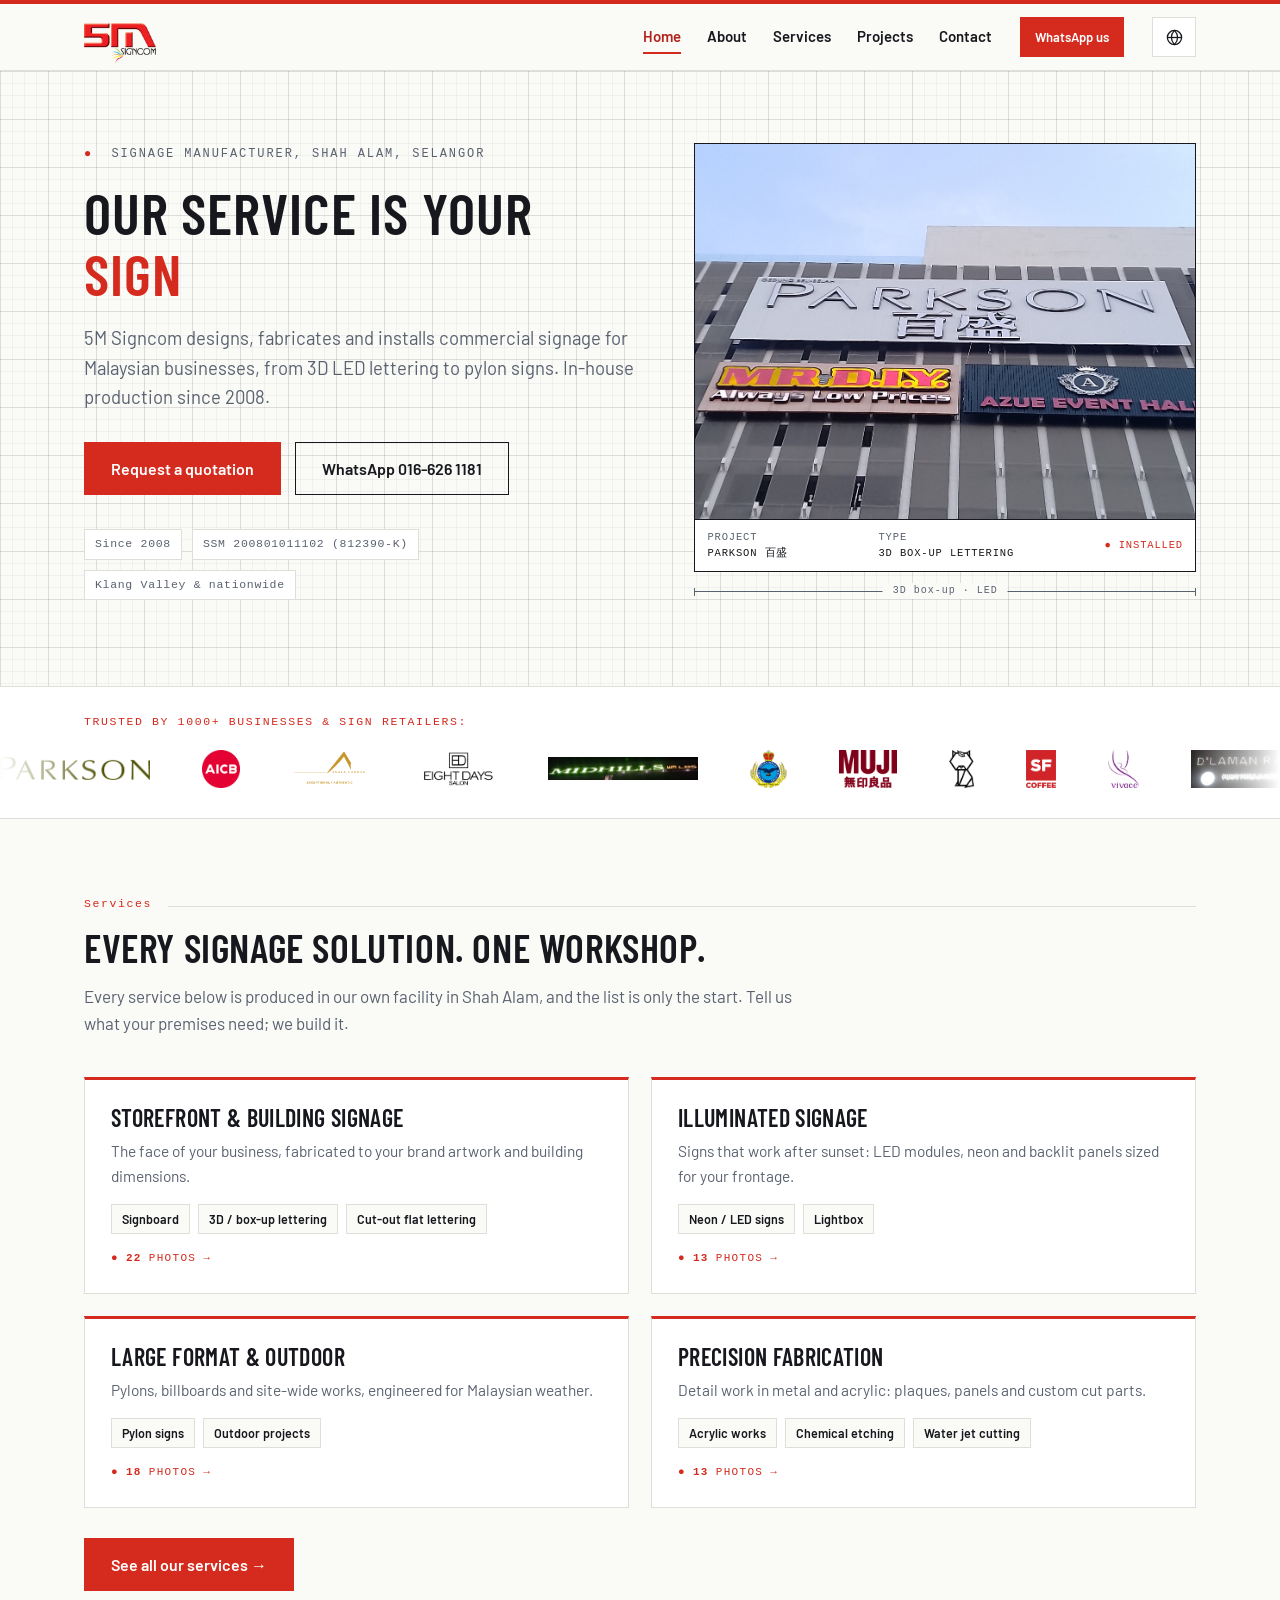
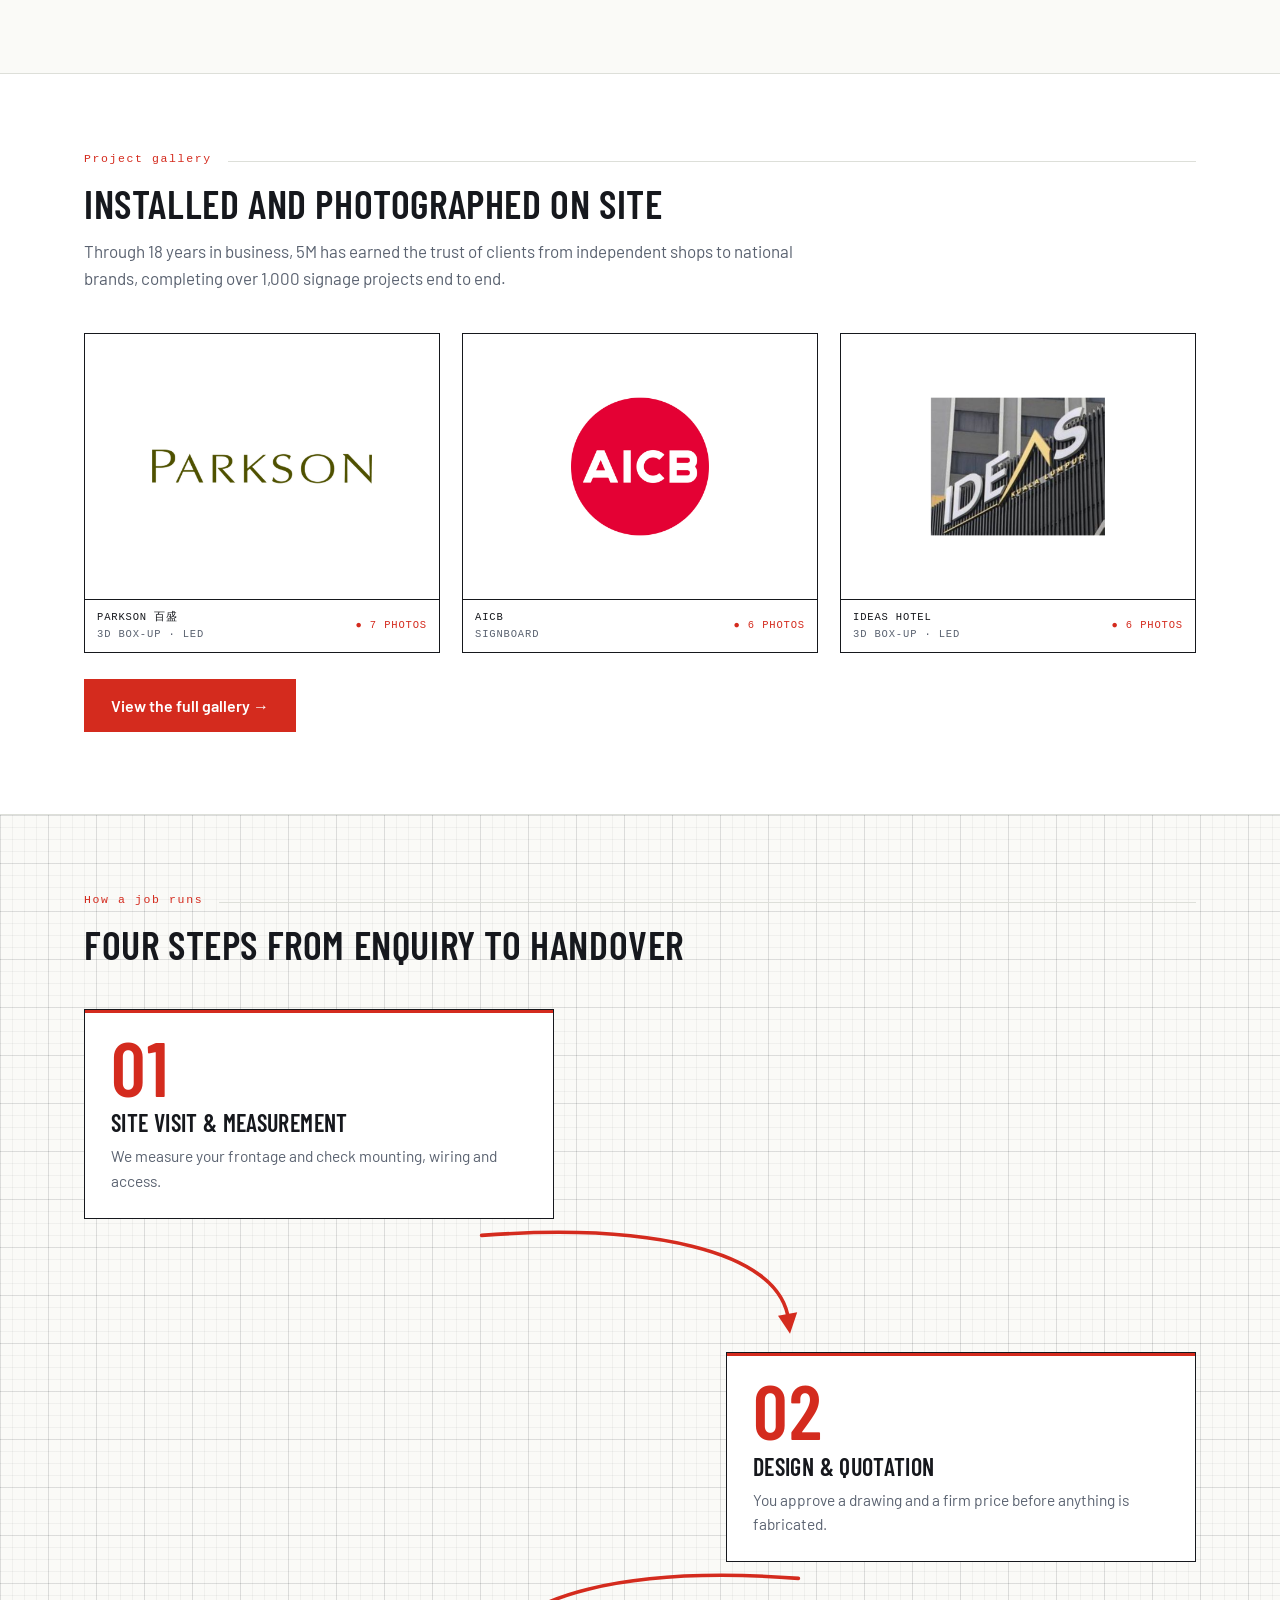
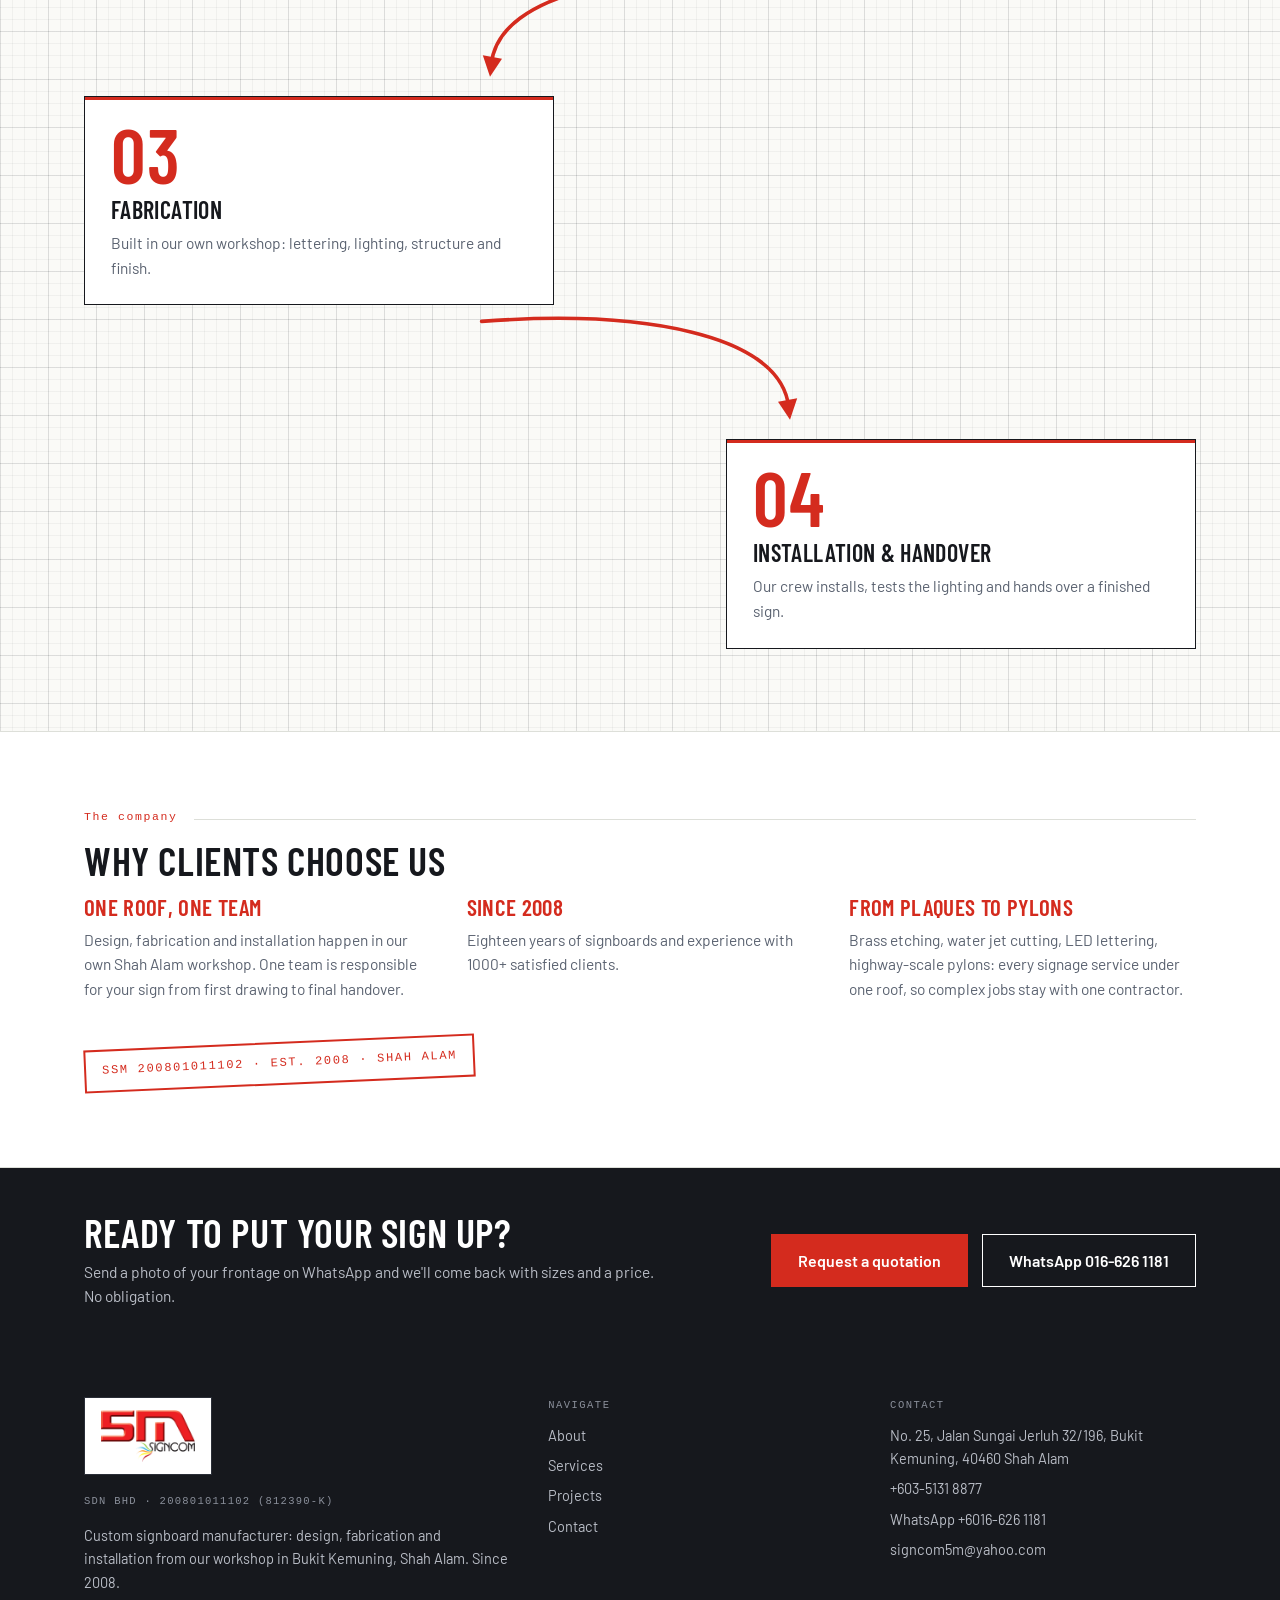
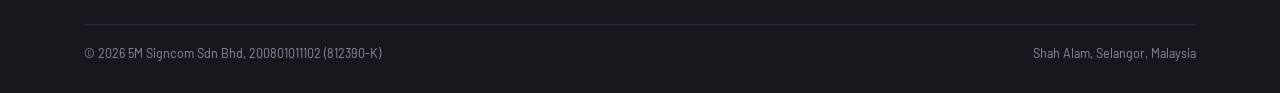
==== site/index.html @ 5dad8bb1 "Swap in real client logos, fix 3D model, trim contact form, add full gallery - Replace screenshot-cr" ====
<!doctype html>
<html lang="en">
<head>
<meta charset="utf-8">
<meta name="viewport" content="width=device-width, initial-scale=1">
<meta http-equiv="Content-Security-Policy" content="default-src 'self'; script-src 'self'; style-src 'self' 'unsafe-inline'; img-src 'self' data:; font-src 'self'; frame-src https://www.google.com https://maps.google.com https://consent.google.com; connect-src 'self'; object-src 'none'; base-uri 'self'; form-action 'self'">
<title>5M Signcom Sdn Bhd: Custom Signboard Manufacturer, Shah Alam</title>
<meta name="description" content="5M Signcom designs, fabricates and installs commercial signage for Malaysian businesses: 3D LED lettering, lightboxes, pylons and more. Shah Alam, since 2008.">
<meta property="og:site_name" content="5M Signcom Sdn Bhd">
<meta property="og:type" content="website">
<meta property="og:title" content="5M Signcom Sdn Bhd: Custom Signboard Manufacturer, Shah Alam">
<meta property="og:description" content="5M Signcom designs, fabricates and installs commercial signage for Malaysian businesses: 3D LED lettering, lightboxes, pylons and more. Shah Alam, since 2008.">
<script type="application/ld+json">
{
  "@context": "https://schema.org",
  "@type": "LocalBusiness",
  "name": "5M Signcom Sdn Bhd",
  "alternateName": "5M Signcom",
  "description": "Custom signboard manufacturer in Shah Alam, Malaysia: design, fabrication and installation of commercial signage since 2008. Signboards, 3D LED lettering, lightboxes, acrylic and cut-out lettering, chemical etching, pylon signs and outdoor projects.",
  "telephone": "+60351318877",
  "email": "signcom5m@yahoo.com",
  "foundingDate": "2008",
  "identifier": "200801011102 (812390-K)",
  "address": {
    "@type": "PostalAddress",
    "streetAddress": "No. 25, Jalan Sungai Jerluh 32/196, Bukit Kemuning",
    "addressLocality": "Shah Alam",
    "addressRegion": "Selangor",
    "postalCode": "40460",
    "addressCountry": "MY"
  },
  "areaServed": "Malaysia"
}
</script>
<link rel="icon" type="image/png" href="assets/img/favicon.png">
<link rel="stylesheet" href="assets/css/site.css?v=20260716a">
</head>
<body class="home-page">

<header class="topbar">
  <div class="container topbar-inner">
    <a class="brand" href="index.html" aria-label="5M Signcom, home">
      <img class="brand-logo" src="assets/img/logo.png" alt="5M Signcom" width="440" height="244">
    </a>
    <nav class="nav" id="nav" aria-label="Main">
      <a href="index.html" aria-current="page" data-i18n="nav_home">Home</a>
      <a href="about.html" data-i18n="nav_about">About</a>
      <a href="services.html" data-i18n="nav_services">Services</a>
      <a href="gallery.html" data-i18n="nav_projects">Projects</a>
      <a href="contact.html" data-i18n="nav_contact">Contact</a>
    </nav>
    <a class="btn btn-red top-wa" href="https://wa.me/60166261181" target="_blank" rel="noopener" data-i18n="nav_wa">WhatsApp us</a>
    <a class="wa-icon" href="https://wa.me/60166261181" target="_blank" rel="noopener" aria-label="WhatsApp us" data-i18n-attr="aria-label:nav_wa"><svg viewBox="0 0 24 24" width="20" height="20" fill="currentColor" aria-hidden="true"><path d="M17.472 14.382c-.297-.149-1.758-.867-2.03-.967-.273-.099-.471-.148-.67.15-.197.297-.767.966-.94 1.164-.173.199-.347.223-.644.075-.297-.15-1.255-.463-2.39-1.475-.883-.788-1.48-1.761-1.653-2.059-.173-.297-.018-.458.13-.606.134-.133.297-.347.446-.52.149-.174.198-.298.298-.497.099-.198.05-.371-.025-.52-.075-.149-.669-1.612-.916-2.207-.242-.579-.487-.5-.669-.51-.173-.008-.371-.01-.57-.01-.198 0-.52.074-.792.372-.272.297-1.04 1.016-1.04 2.479 0 1.462 1.065 2.875 1.213 3.074.149.198 2.096 3.2 5.077 4.487.709.306 1.262.489 1.694.625.712.227 1.36.195 1.871.118.571-.085 1.758-.719 2.006-1.413.248-.694.248-1.289.173-1.413-.074-.124-.272-.198-.57-.347m-5.421 7.403h-.004a9.87 9.87 0 01-5.031-1.378l-.361-.214-3.741.982.998-3.648-.235-.374a9.86 9.86 0 01-1.51-5.26c.001-5.45 4.436-9.884 9.888-9.884 2.64 0 5.122 1.03 6.988 2.898a9.825 9.825 0 012.893 6.994c-.003 5.45-4.437 9.884-9.885 9.884m8.413-18.297A11.815 11.815 0 0012.05 0C5.495 0 .16 5.335.157 11.892c0 2.096.547 4.142 1.588 5.945L.057 24l6.305-1.654a11.882 11.882 0 005.683 1.448h.005c6.554 0 11.89-5.335 11.893-11.893a11.821 11.821 0 00-3.48-8.413z"/></svg></a>
    <div class="lang">
      <button type="button" class="lang-btn" id="langBtn" aria-haspopup="true" aria-expanded="false" aria-label="Language" data-i18n-attr="aria-label:lang_label">
        <svg viewBox="0 0 24 24" width="19" height="19" fill="none" stroke="currentColor" stroke-width="1.6" aria-hidden="true"><circle cx="12" cy="12" r="9"/><path d="M3 12h18"/><path d="M12 3c2.5 2.6 3.9 5.6 3.9 9s-1.4 6.4-3.9 9c-2.5-2.6-3.9-5.6-3.9-9s1.4-6.4 3.9-9z"/></svg>
      </button>
      <div class="lang-menu" hidden>
        <button type="button" data-lang="en" aria-pressed="true">English</button>
        <button type="button" data-lang="ms" aria-pressed="false">Bahasa Melayu</button>
        <button type="button" data-lang="zh" aria-pressed="false">中文</button>
      </div>
    </div>
    <button class="menu-btn" id="menuBtn" aria-expanded="false" aria-controls="nav" aria-label="Menu" data-i18n-attr="aria-label:nav_menu"><span class="menu-bars" aria-hidden="true"><span></span><span></span><span></span></span></button>
  </div>
</header>

<main id="top">
  <section class="hero">
    <div class="container hero-inner">
      <div>
        <p class="eyebrow mono"><b>●</b>&nbsp; <span data-i18n="hero_eyebrow">Signage manufacturer, Shah Alam, Selangor</span></p>
        <h1 class="display"><span data-i18n="hero_h1">Our service is your </span><span class="h1-sign" data-i18n="hero_h1_sign">SIGN</span></h1>
        <p class="hero-sub" data-i18n="hero_sub">5M Signcom designs, fabricates and installs commercial signage for Malaysian businesses, from 3D LED lettering to pylon signs. In-house production since 2008.</p>
        <div class="cta-row">
          <a class="btn btn-red" href="contact.html" data-i18n="cta_quote">Request a quotation</a>
          <a class="btn btn-ghost" href="https://wa.me/60166261181" target="_blank" rel="noopener">WhatsApp 016-626 1181</a>
        </div>
        <div class="chips">
          <span class="chip mono" data-i18n="chip_since">Since 2008</span>
          <span class="chip mono">SSM 200801011102 (812390-K)</span>
          <span class="chip mono" data-i18n="chip_area">Klang Valley &amp; nationwide</span>
        </div>
      </div>
      <div class="hero-sheet">
        <figure class="sheet">
          <div class="sheet-photo">
            <img src="assets/img/gallery/parkson/parkson-01.jpg" alt="Parkson 3D box-up lettering on a mall facade, fabricated and installed by 5M Signcom" width="1159" height="869">
          </div>
          <figcaption class="sheet-block mono">
            <span><span data-i18n="lbl_project">Project</span><b>Parkson 百盛</b></span>
            <span><span data-i18n="lbl_type">Type</span><b data-i18n="type_3d">3D box-up lettering</b></span>
            <span class="sheet-status" data-i18n="lbl_installed">● Installed</span>
          </figcaption>
        </figure>
        <div class="dim" aria-hidden="true">
          <span class="dim-line"></span>
          <span class="dim-label mono" data-i18n="type_3dled">3D box-up · LED</span>
        </div>
      </div>
    </div>
  </section>

  <div class="clients">
    <div class="container">
      <span class="clients-label mono" data-i18n="clients_label">Trusted by 1000+ businesses &amp; sign retailers:</span>
    </div>
    <div class="clients-marquee">
      <div class="clients-track">
        <span class="client-logo"><img src="assets/img/logos/brands/parkson.png" alt="Parkson" loading="lazy"></span>
        <span class="client-logo"><img src="assets/img/logos/brands/aicb.png" alt="AICB" loading="lazy"></span>
        <span class="client-logo"><img src="assets/img/logos/brands/ideas.png" alt="Ideas Hotel" loading="lazy"></span>
        <span class="client-logo"><img src="assets/img/logos/brands/8days.png" alt="Eight Days Salon" loading="lazy"></span>
        <span class="client-logo"><img src="assets/img/logos/brands/midhills.png" alt="Midhills" loading="lazy"></span>
        <span class="client-logo"><img src="assets/img/logos/brands/tudm.png" alt="TUDM" loading="lazy"></span>
        <span class="client-logo"><img src="assets/img/logos/brands/muji.png" alt="MUJI" loading="lazy"></span>
        <span class="client-logo"><img src="assets/img/logos/brands/nikoneko.png" alt="Niko Neko Matcha" loading="lazy"></span>
        <span class="client-logo"><img src="assets/img/logos/brands/sfc.png" alt="San Francisco Coffee" loading="lazy"></span>
        <span class="client-logo"><img src="assets/img/logos/brands/vivace.png" alt="Vivace Dance Academy" loading="lazy"></span>
        <span class="client-logo"><img src="assets/img/logos/brands/dlamanrasa.png" alt="D' Laman Rasa" loading="lazy"></span>
        <span class="client-logo"><img src="assets/img/logos/brands/grandflexible.png" alt="Grand Flexible Bags" loading="lazy"></span>
        <span class="client-logo" aria-hidden="true"><img src="assets/img/logos/brands/parkson.png" alt="" loading="lazy"></span>
        <span class="client-logo" aria-hidden="true"><img src="assets/img/logos/brands/aicb.png" alt="" loading="lazy"></span>
        <span class="client-logo" aria-hidden="true"><img src="assets/img/logos/brands/ideas.png" alt="" loading="lazy"></span>
        <span class="client-logo" aria-hidden="true"><img src="assets/img/logos/brands/8days.png" alt="" loading="lazy"></span>
        <span class="client-logo" aria-hidden="true"><img src="assets/img/logos/brands/midhills.png" alt="" loading="lazy"></span>
        <span class="client-logo" aria-hidden="true"><img src="assets/img/logos/brands/tudm.png" alt="" loading="lazy"></span>
        <span class="client-logo" aria-hidden="true"><img src="assets/img/logos/brands/muji.png" alt="" loading="lazy"></span>
        <span class="client-logo" aria-hidden="true"><img src="assets/img/logos/brands/nikoneko.png" alt="" loading="lazy"></span>
        <span class="client-logo" aria-hidden="true"><img src="assets/img/logos/brands/sfc.png" alt="" loading="lazy"></span>
        <span class="client-logo" aria-hidden="true"><img src="assets/img/logos/brands/vivace.png" alt="" loading="lazy"></span>
        <span class="client-logo" aria-hidden="true"><img src="assets/img/logos/brands/dlamanrasa.png" alt="" loading="lazy"></span>
        <span class="client-logo" aria-hidden="true"><img src="assets/img/logos/brands/grandflexible.png" alt="" loading="lazy"></span>
        <span class="client-logo" aria-hidden="true"><img src="assets/img/logos/brands/parkson.png" alt="" loading="lazy"></span>
        <span class="client-logo" aria-hidden="true"><img src="assets/img/logos/brands/aicb.png" alt="" loading="lazy"></span>
        <span class="client-logo" aria-hidden="true"><img src="assets/img/logos/brands/ideas.png" alt="" loading="lazy"></span>
        <span class="client-logo" aria-hidden="true"><img src="assets/img/logos/brands/8days.png" alt="" loading="lazy"></span>
        <span class="client-logo" aria-hidden="true"><img src="assets/img/logos/brands/midhills.png" alt="" loading="lazy"></span>
        <span class="client-logo" aria-hidden="true"><img src="assets/img/logos/brands/tudm.png" alt="" loading="lazy"></span>
        <span class="client-logo" aria-hidden="true"><img src="assets/img/logos/brands/muji.png" alt="" loading="lazy"></span>
        <span class="client-logo" aria-hidden="true"><img src="assets/img/logos/brands/nikoneko.png" alt="" loading="lazy"></span>
        <span class="client-logo" aria-hidden="true"><img src="assets/img/logos/brands/sfc.png" alt="" loading="lazy"></span>
        <span class="client-logo" aria-hidden="true"><img src="assets/img/logos/brands/vivace.png" alt="" loading="lazy"></span>
        <span class="client-logo" aria-hidden="true"><img src="assets/img/logos/brands/dlamanrasa.png" alt="" loading="lazy"></span>
        <span class="client-logo" aria-hidden="true"><img src="assets/img/logos/brands/grandflexible.png" alt="" loading="lazy"></span>
        <span class="client-logo" aria-hidden="true"><img src="assets/img/logos/brands/parkson.png" alt="" loading="lazy"></span>
        <span class="client-logo" aria-hidden="true"><img src="assets/img/logos/brands/aicb.png" alt="" loading="lazy"></span>
        <span class="client-logo" aria-hidden="true"><img src="assets/img/logos/brands/ideas.png" alt="" loading="lazy"></span>
        <span class="client-logo" aria-hidden="true"><img src="assets/img/logos/brands/8days.png" alt="" loading="lazy"></span>
        <span class="client-logo" aria-hidden="true"><img src="assets/img/logos/brands/midhills.png" alt="" loading="lazy"></span>
        <span class="client-logo" aria-hidden="true"><img src="assets/img/logos/brands/tudm.png" alt="" loading="lazy"></span>
        <span class="client-logo" aria-hidden="true"><img src="assets/img/logos/brands/muji.png" alt="" loading="lazy"></span>
        <span class="client-logo" aria-hidden="true"><img src="assets/img/logos/brands/nikoneko.png" alt="" loading="lazy"></span>
        <span class="client-logo" aria-hidden="true"><img src="assets/img/logos/brands/sfc.png" alt="" loading="lazy"></span>
        <span class="client-logo" aria-hidden="true"><img src="assets/img/logos/brands/vivace.png" alt="" loading="lazy"></span>
        <span class="client-logo" aria-hidden="true"><img src="assets/img/logos/brands/dlamanrasa.png" alt="" loading="lazy"></span>
        <span class="client-logo" aria-hidden="true"><img src="assets/img/logos/brands/grandflexible.png" alt="" loading="lazy"></span>
        <span class="client-logo" aria-hidden="true"><img src="assets/img/logos/brands/parkson.png" alt="" loading="lazy"></span>
        <span class="client-logo" aria-hidden="true"><img src="assets/img/logos/brands/aicb.png" alt="" loading="lazy"></span>
        <span class="client-logo" aria-hidden="true"><img src="assets/img/logos/brands/ideas.png" alt="" loading="lazy"></span>
        <span class="client-logo" aria-hidden="true"><img src="assets/img/logos/brands/8days.png" alt="" loading="lazy"></span>
        <span class="client-logo" aria-hidden="true"><img src="assets/img/logos/brands/midhills.png" alt="" loading="lazy"></span>
        <span class="client-logo" aria-hidden="true"><img src="assets/img/logos/brands/tudm.png" alt="" loading="lazy"></span>
        <span class="client-logo" aria-hidden="true"><img src="assets/img/logos/brands/muji.png" alt="" loading="lazy"></span>
        <span class="client-logo" aria-hidden="true"><img src="assets/img/logos/brands/nikoneko.png" alt="" loading="lazy"></span>
        <span class="client-logo" aria-hidden="true"><img src="assets/img/logos/brands/sfc.png" alt="" loading="lazy"></span>
        <span class="client-logo" aria-hidden="true"><img src="assets/img/logos/brands/vivace.png" alt="" loading="lazy"></span>
        <span class="client-logo" aria-hidden="true"><img src="assets/img/logos/brands/dlamanrasa.png" alt="" loading="lazy"></span>
        <span class="client-logo" aria-hidden="true"><img src="assets/img/logos/brands/grandflexible.png" alt="" loading="lazy"></span>
        <span class="client-logo" aria-hidden="true"><img src="assets/img/logos/brands/parkson.png" alt="" loading="lazy"></span>
        <span class="client-logo" aria-hidden="true"><img src="assets/img/logos/brands/aicb.png" alt="" loading="lazy"></span>
        <span class="client-logo" aria-hidden="true"><img src="assets/img/logos/brands/ideas.png" alt="" loading="lazy"></span>
        <span class="client-logo" aria-hidden="true"><img src="assets/img/logos/brands/8days.png" alt="" loading="lazy"></span>
        <span class="client-logo" aria-hidden="true"><img src="assets/img/logos/brands/midhills.png" alt="" loading="lazy"></span>
        <span class="client-logo" aria-hidden="true"><img src="assets/img/logos/brands/tudm.png" alt="" loading="lazy"></span>
        <span class="client-logo" aria-hidden="true"><img src="assets/img/logos/brands/muji.png" alt="" loading="lazy"></span>
        <span class="client-logo" aria-hidden="true"><img src="assets/img/logos/brands/nikoneko.png" alt="" loading="lazy"></span>
        <span class="client-logo" aria-hidden="true"><img src="assets/img/logos/brands/sfc.png" alt="" loading="lazy"></span>
        <span class="client-logo" aria-hidden="true"><img src="assets/img/logos/brands/vivace.png" alt="" loading="lazy"></span>
        <span class="client-logo" aria-hidden="true"><img src="assets/img/logos/brands/dlamanrasa.png" alt="" loading="lazy"></span>
        <span class="client-logo" aria-hidden="true"><img src="assets/img/logos/brands/grandflexible.png" alt="" loading="lazy"></span>
      </div>
    </div>
  </div>

  <section class="section" id="services">
    <div class="container">
      <div class="sec-tag"><span class="mono" data-i18n="tag_services">Services</span><span class="rule"></span></div>
      <h2 class="display" data-i18n="services_h2">Every signage solution. One workshop.</h2>
      <p class="sec-intro" data-i18n="services_intro">Every service below is produced in our own facility in Shah Alam, and the list is only the start. Tell us what your premises need; we build it.</p>
      <div class="svc-grid">
        <div class="svc-card proj-item" data-cat="signboard,3d,cutout">
          <h3 class="display" data-i18n="svc1_h">Storefront &amp; building signage</h3>
          <p data-i18n="svc1_p">The face of your business, fabricated to your brand artwork and building dimensions.</p>
          <div class="svc-tags">
            <span data-i18n="s_signboard">Signboard</span>
            <span data-i18n="s_3d">3D / box-up lettering</span>
            <span data-i18n="s_cutout">Cut-out flat lettering</span>
          </div>
          <div class="svc-open mono">● <span class="gl-count">0</span> <span data-i18n="gl_photos">photos</span> →</div>
        </div>
        <div class="svc-card proj-item" data-cat="3dled,lightbox">
          <h3 class="display" data-i18n="svc2_h">Illuminated signage</h3>
          <p data-i18n="svc2_p">Signs that work after sunset: LED modules, neon and backlit panels sized for your frontage.</p>
          <div class="svc-tags">
            <span data-i18n="s_led">Neon / LED signs</span>
            <span data-i18n="s_lightbox">Lightbox</span>
          </div>
          <div class="svc-open mono">● <span class="gl-count">0</span> <span data-i18n="gl_photos">photos</span> →</div>
        </div>
        <div class="svc-card proj-item" data-cat="pylon,outdoor">
          <h3 class="display" data-i18n="svc3_h">Large format &amp; outdoor</h3>
          <p data-i18n="svc3_p">Pylons, billboards and site-wide works, engineered for Malaysian weather.</p>
          <div class="svc-tags">
            <span data-i18n="s_pylon">Pylon signs</span>
            <span data-i18n="s_outdoor">Outdoor projects</span>
          </div>
          <div class="svc-open mono">● <span class="gl-count">0</span> <span data-i18n="gl_photos">photos</span> →</div>
        </div>
        <div class="svc-card proj-item" data-cat="acrylic,etching,waterjet">
          <h3 class="display" data-i18n="svc4_h">Precision fabrication</h3>
          <p data-i18n="svc4_p">Detail work in metal and acrylic: plaques, panels and custom cut parts.</p>
          <div class="svc-tags">
            <span data-i18n="s_acrylic">Acrylic works</span>
            <span data-i18n="s_etching">Chemical etching</span>
            <span data-i18n="s_waterjet">Water jet cutting</span>
          </div>
          <div class="svc-open mono">● <span class="gl-count">0</span> <span data-i18n="gl_photos">photos</span> →</div>
        </div>
      </div>
      <div class="svc-more"><a class="btn btn-red" href="services.html" data-i18n="home_svc_more">See all our services →</a></div>
    </div>
  </section>

  <section class="section section-alt" id="projects">
    <div class="container">
      <div class="sec-tag"><span class="mono" data-i18n="tag_projects">Project gallery</span><span class="rule"></span></div>
      <h2 class="display" data-i18n="projects_h2">Installed and photographed on site</h2>
      <p class="sec-intro" data-i18n="projects_intro">Through 18 years in business, 5M has earned the trust of clients from independent shops to national brands, completing over 1,000 signage projects end to end.</p>
      <div class="proj-grid">
        <figure class="sheet proj-item" data-cat="parkson">
          <div class="sheet-photo"><img src="assets/img/gallery/thumbs/parkson.png" alt="Parkson logo. Opens a photo slider of our Parkson signage work." loading="lazy"></div>
          <figcaption class="sheet-block mono"><span><b>Parkson 百盛</b><span data-i18n="type_3dled">3D box-up · LED</span></span><span class="sheet-status">● 7 <span data-i18n="gl_photos">photos</span></span></figcaption>
        </figure>
        <figure class="sheet proj-item" data-cat="aicb">
          <div class="sheet-photo"><img src="assets/img/gallery/thumbs/aicb.png" alt="AICB logo. Opens a photo slider of our AICB signage work." loading="lazy"></div>
          <figcaption class="sheet-block mono"><span><b>AICB</b><span data-i18n="s_signboard">Signboard</span></span><span class="sheet-status">● 6 <span data-i18n="gl_photos">photos</span></span></figcaption>
        </figure>
        <figure class="sheet proj-item" data-cat="ideas">
          <div class="sheet-photo"><img src="assets/img/gallery/thumbs/ideas.png" alt="Ideas Hotel logo. Opens a photo slider of our Ideas Hotel signage work." loading="lazy"></div>
          <figcaption class="sheet-block mono"><span><b>Ideas Hotel</b><span data-i18n="type_3dled">3D box-up · LED</span></span><span class="sheet-status">● 6 <span data-i18n="gl_photos">photos</span></span></figcaption>
        </figure>
      </div>
      <p style="margin-top:26px;"><a class="btn btn-red" href="gallery.html" data-i18n="home_proj_more">View the full gallery →</a></p>
    </div>
  </section>

  <section class="section section-grid" id="process">
    <div class="container">
      <div class="sec-tag"><span class="mono" data-i18n="tag_process">How a job runs</span><span class="rule"></span></div>
      <h2 class="display" data-i18n="process_h2">Four steps from enquiry to handover</h2>
      <div class="flow">
        <div class="flow-step">
          <div class="flow-num display" aria-hidden="true">01</div>
          <h3 class="display" data-i18n="step1_h">Site visit &amp; measurement</h3>
          <p data-i18n="step1_p">We measure your frontage and check mounting, wiring and access.</p>
        </div>
        <svg class="flow-arrow" viewBox="0 0 300 108" aria-hidden="true" focusable="false">
          <path class="fa-line" d="M18 12 C150 2 268 22 274 84" fill="none"/>
          <path class="fa-tip" d="M275 94 L281 76 L265 79 Z"/>
        </svg>
        <svg class="flow-arrow-m" viewBox="0 0 120 112" aria-hidden="true" focusable="false">
          <path class="fa-line" d="M54 8 C90 26 88 54 62 74 L60 94" fill="none"/>
          <path class="fa-tip" d="M59 104 L69 89 L53 87 Z"/>
        </svg>
        <div class="flow-step flow-right">
          <div class="flow-num display" aria-hidden="true">02</div>
          <h3 class="display" data-i18n="step2_h">Design &amp; quotation</h3>
          <p data-i18n="step2_p">You approve a drawing and a firm price before anything is fabricated.</p>
        </div>
        <svg class="flow-arrow flow-rev" viewBox="0 0 300 108" aria-hidden="true" focusable="false">
          <path class="fa-line" d="M18 12 C150 2 268 22 274 84" fill="none"/>
          <path class="fa-tip" d="M275 94 L281 76 L265 79 Z"/>
        </svg>
        <svg class="flow-arrow-m flow-rev" viewBox="0 0 120 112" aria-hidden="true" focusable="false">
          <path class="fa-line" d="M54 8 C90 26 88 54 62 74 L60 94" fill="none"/>
          <path class="fa-tip" d="M59 104 L69 89 L53 87 Z"/>
        </svg>
        <div class="flow-step">
          <div class="flow-num display" aria-hidden="true">03</div>
          <h3 class="display" data-i18n="step3_h">Fabrication</h3>
          <p data-i18n="step3_p">Built in our own workshop: lettering, lighting, structure and finish.</p>
        </div>
        <svg class="flow-arrow" viewBox="0 0 300 108" aria-hidden="true" focusable="false">
          <path class="fa-line" d="M18 12 C150 2 268 22 274 84" fill="none"/>
          <path class="fa-tip" d="M275 94 L281 76 L265 79 Z"/>
        </svg>
        <svg class="flow-arrow-m" viewBox="0 0 120 112" aria-hidden="true" focusable="false">
          <path class="fa-line" d="M54 8 C90 26 88 54 62 74 L60 94" fill="none"/>
          <path class="fa-tip" d="M59 104 L69 89 L53 87 Z"/>
        </svg>
        <div class="flow-step flow-right">
          <div class="flow-num display" aria-hidden="true">04</div>
          <h3 class="display" data-i18n="step4_h">Installation &amp; handover</h3>
          <p data-i18n="step4_p">Our crew installs, tests the lighting and hands over a finished sign.</p>
        </div>
      </div>
    </div>
  </section>

  <section class="section section-alt" id="why">
    <div class="container">
      <div class="sec-tag"><span class="mono" data-i18n="tag_why">The company</span><span class="rule"></span></div>
      <h2 class="display" data-i18n="why_h2">Why clients choose us</h2>
      <div class="why-grid">
        <div class="why-item">
          <h3 class="display" data-i18n="why1_h">One roof, one team</h3>
          <p data-i18n="why1_p">Design, fabrication and installation happen in our own Shah Alam workshop. One team is responsible for your sign from first drawing to final handover.</p>
        </div>
        <div class="why-item">
          <h3 class="display" data-i18n="why2_h">Since 2008</h3>
          <p data-i18n="why2_p">Eighteen years of signboards and experience with 1000+ satisfied clients.</p>
        </div>
        <div class="why-item">
          <h3 class="display" data-i18n="why3_h">From plaques to pylons</h3>
          <p data-i18n="why3_p">Brass etching, water jet cutting, LED lettering, highway-scale pylons: every signage service under one roof, so complex jobs stay with one contractor.</p>
        </div>
      </div>
      <div class="stamp mono" data-i18n="stamp">SSM 200801011102 · EST. 2008 · SHAH ALAM</div>
    </div>
  </section>

  <section class="cta-band">
    <div class="container cta-band-inner">
      <div>
        <h2 class="display" data-i18n="cta_band_h">Ready to put your sign up?</h2>
        <p data-i18n="cta_band_p">Send a photo of your frontage on WhatsApp and we'll come back with sizes and a price. No obligation.</p>
      </div>
      <div class="cta-row" style="margin:0;">
        <a class="btn btn-red" href="contact.html" data-i18n="cta_quote">Request a quotation</a>
        <a class="btn btn-ghost" href="https://wa.me/60166261181" target="_blank" rel="noopener">WhatsApp 016-626 1181</a>
      </div>
    </div>
  </section>
</main>

<footer>
  <div class="container">
    <div class="foot-grid">
      <div>
        <a class="foot-logo" href="index.html" aria-label="5M Signcom, home">
          <img src="assets/img/logo.png" alt="5M Signcom Sdn Bhd" width="440" height="244">
        </a>
        <p class="mono" style="margin-top:12px;font-size:10.5px;letter-spacing:.12em;color:#8A8F9A;">SDN BHD · 200801011102 (812390-K)</p>
        <p style="margin-top:14px;max-width:34em;" data-i18n="foot_blurb">Custom signboard manufacturer: design, fabrication and installation from our workshop in Bukit Kemuning, Shah Alam. Since 2008.</p>
      </div>
      <div class="foot-col">
        <span class="mono" data-i18n="foot_nav">Navigate</span>
        <a href="about.html" data-i18n="nav_about">About</a>
        <a href="services.html" data-i18n="nav_services">Services</a>
        <a href="gallery.html" data-i18n="nav_projects">Projects</a>
        <a href="contact.html" data-i18n="nav_contact">Contact</a>
      </div>
      <div class="foot-col">
        <span class="mono" data-i18n="foot_contact">Contact</span>
        <p>No. 25, Jalan Sungai Jerluh 32/196, Bukit Kemuning, 40460 Shah Alam</p>
        <a href="tel:+60351318877">+603-5131 8877</a>
        <a href="https://wa.me/60166261181" target="_blank" rel="noopener">WhatsApp +6016-626 1181</a>
        <a href="mailto:signcom5m@yahoo.com">signcom5m@yahoo.com</a>
      </div>
    </div>
    <div class="foot-base">
      <span>© <span id="year">2026</span> 5M Signcom Sdn Bhd, 200801011102 (812390-K)</span>
      <span data-i18n="foot_made">Shah Alam, Selangor, Malaysia</span>
    </div>
  </div>
</footer>

<script src="assets/js/gallery-data.js?v=20260716a"></script>
<script src="assets/js/gallery.js?v=20260716a"></script>
<script src="assets/js/site.js?v=20260716a"></script>
</body>
</html>
---- site/assets/css/site.css ----
/* ============================================================
   5M Signcom — Shop Drawing theme (Design A)
   Shared stylesheet for the multi-page site.
   ============================================================ */

/* ---------- fonts (self-hosted) ---------- */
@font-face{font-family:'Barlow';font-style:normal;font-weight:400;font-display:swap;src:url('../fonts/barlow-400.woff2') format('woff2');}
@font-face{font-family:'Barlow';font-style:normal;font-weight:600;font-display:swap;src:url('../fonts/barlow-600.woff2') format('woff2');}
@font-face{font-family:'Barlow Condensed';font-style:normal;font-weight:600;font-display:swap;src:url('../fonts/barlowcondensed-600.woff2') format('woff2');}

:root{
  --paper:#FAFAF7;
  --panel:#FFFFFF;
  --ink:#16181D;
  --steel:#5A6270;
  --line:#DDDFD9;
  --red:#D42B1E;
  --red-dark:#B0231B;
  --grid:rgba(22,24,29,.045);
  --grid-major:rgba(22,24,29,.09);
}
*{margin:0;padding:0;box-sizing:border-box;}
html{scroll-behavior:smooth;}
@media (prefers-reduced-motion:reduce){html{scroll-behavior:auto;}}
body{
  font-family:'Barlow','Segoe UI','Microsoft YaHei','PingFang SC',sans-serif;
  background:var(--paper);color:var(--ink);
  font-size:17px;line-height:1.6;
  -webkit-font-smoothing:antialiased;
}
html[lang="zh"] body{font-family:'Barlow','PingFang SC','Microsoft YaHei','Noto Sans SC','Segoe UI',sans-serif;}
.mono{font-family:ui-monospace,'Cascadia Mono',Consolas,'Courier New',monospace;}
.container{max-width:1160px;margin:0 auto;padding:0 24px;}
a{color:inherit;}
img{max-width:100%;display:block;}
:focus-visible{outline:2px solid var(--red);outline-offset:3px;border-radius:1px;}

.display{
  font-family:'Barlow Condensed','Arial Narrow','Barlow','Microsoft YaHei',sans-serif;
  font-weight:600;text-transform:uppercase;letter-spacing:.015em;line-height:1.04;
}
html[lang="zh"] .display{letter-spacing:.06em;line-height:1.22;}

/* ---------- header ---------- */
.topbar{position:sticky;top:0;z-index:50;background:rgba(250,250,247,.94);backdrop-filter:blur(8px);border-bottom:1px solid var(--line);}
.topbar::before{content:"";display:block;height:4px;background:var(--red);}
.topbar-inner{display:flex;align-items:center;gap:28px;height:66px;}
.brand{display:flex;align-items:center;text-decoration:none;}
.brand-logo{height:40px;width:auto;display:block;transform:translateY(6px);}
.nav{display:flex;gap:26px;margin-left:auto;}
.nav a{text-decoration:none;font-weight:600;font-size:15px;color:var(--ink);border-bottom:2px solid transparent;padding:4px 0;}
.nav a:hover{border-bottom-color:var(--red);color:var(--red-dark);}
.nav a[aria-current="page"]{border-bottom-color:var(--red);color:var(--red-dark);}
.lang{position:relative;}
.lang-btn{display:flex;align-items:center;justify-content:center;width:44px;height:40px;background:#fff;border:1px solid var(--line);padding:0;cursor:pointer;color:var(--ink);}
.lang-btn:hover,.lang-btn[aria-expanded="true"]{border-color:var(--ink);}
.lang-btn svg{flex:0 0 auto;}
.lang-menu{position:absolute;top:calc(100% + 6px);right:0;background:#fff;border:1px solid var(--line);box-shadow:0 8px 22px rgba(14,15,19,.1);min-width:150px;z-index:60;}
.lang-menu button{display:block;width:100%;text-align:left;background:none;border:0;border-bottom:1px solid var(--line);padding:10px 14px;font:inherit;font-size:13.5px;cursor:pointer;color:var(--ink);}
.lang-menu button:last-child{border-bottom:0;}
.lang-menu button:hover{background:var(--panel);color:var(--red-dark);}
.lang-menu button[aria-pressed="true"]{color:var(--red);font-weight:600;}
/* top-bar WhatsApp: text button on desktop, icon button on mobile */
.btn.top-wa{display:inline-flex;align-items:center;height:40px;padding:0 14px;font-size:13px;line-height:1;white-space:nowrap;}
.wa-icon{display:none;align-items:center;justify-content:center;height:40px;padding:0 14px;background:var(--red);color:#fff;}
.wa-icon:hover{background:var(--red-dark);}
.wa-icon svg{display:block;}
.menu-btn{display:none;background:none;border:1px solid var(--line);width:44px;height:40px;padding:0;cursor:pointer;align-items:center;justify-content:center;}
.menu-bars{display:block;width:18px;}
.menu-bars span{display:block;height:2px;background:var(--ink);transition:transform .18s ease,opacity .18s ease;}
.menu-bars span + span{margin-top:4px;}
.menu-btn[aria-expanded="true"] .menu-bars span:nth-child(1){transform:translateY(6px) rotate(45deg);}
.menu-btn[aria-expanded="true"] .menu-bars span:nth-child(2){opacity:0;}
.menu-btn[aria-expanded="true"] .menu-bars span:nth-child(3){transform:translateY(-6px) rotate(-45deg);}
@media (prefers-reduced-motion:reduce){.menu-bars span{transition:none;}}

/* ---------- hero (home) ---------- */
.hero{
  border-bottom:1px solid var(--line);
  background-image:
    linear-gradient(var(--grid-major) 1px,transparent 1px),
    linear-gradient(90deg,var(--grid-major) 1px,transparent 1px),
    linear-gradient(var(--grid) 1px,transparent 1px),
    linear-gradient(90deg,var(--grid) 1px,transparent 1px);
  background-size:48px 48px,48px 48px,12px 12px,12px 12px;
}
.hero-inner{display:grid;grid-template-columns:1.05fr .95fr;gap:56px;padding-top:72px;padding-bottom:84px;align-items:center;}
.eyebrow{font-size:12px;letter-spacing:.16em;text-transform:uppercase;color:var(--steel);margin-bottom:18px;}
.eyebrow b{color:var(--red);font-weight:400;}
h1{font-size:clamp(38px,5vw,58px);margin-bottom:20px;}
.h1-sign{color:var(--red);}
.hero-sub{font-size:18.5px;color:var(--steel);max-width:34em;margin-bottom:30px;}
.cta-row{display:flex;gap:14px;flex-wrap:wrap;margin-bottom:34px;}
.btn{display:inline-block;text-decoration:none;font-weight:600;font-size:16px;padding:13px 26px;border:1px solid transparent;cursor:pointer;font-family:inherit;}
.btn-red{background:var(--red);color:#fff;}
.btn-red:hover{background:var(--red-dark);}
.btn-ghost{border-color:var(--ink);color:var(--ink);background:transparent;}
.btn-ghost:hover{background:var(--ink);color:#fff;}
.chips{display:flex;gap:10px;flex-wrap:wrap;}
.chip{font-size:11.5px;letter-spacing:.06em;color:var(--steel);border:1px solid var(--line);background:#fff;padding:5px 10px;}

/* services hero (page header with live 3D viewer) */
.svc-hero{display:grid;grid-template-columns:1.02fr .98fr;gap:48px;align-items:center;}
.svc-hero-points{list-style:none;display:grid;gap:8px;margin-top:20px;}
.svc-hero-points li{font-size:14.5px;color:var(--steel);padding-left:20px;position:relative;}
.svc-hero-points li::before{content:"—";position:absolute;left:0;color:var(--red);}

/* ---------- interior page header ---------- */
.page-head{
  border-bottom:1px solid var(--line);
  background-image:
    linear-gradient(var(--grid-major) 1px,transparent 1px),
    linear-gradient(90deg,var(--grid-major) 1px,transparent 1px),
    linear-gradient(var(--grid) 1px,transparent 1px),
    linear-gradient(90deg,var(--grid) 1px,transparent 1px);
  background-size:48px 48px,48px 48px,12px 12px,12px 12px;
}
.page-head-inner{padding-top:52px;padding-bottom:46px;}
.crumb{font-size:11.5px;letter-spacing:.12em;text-transform:uppercase;color:var(--steel);margin-bottom:16px;display:flex;gap:8px;align-items:center;flex-wrap:wrap;}
.crumb a{color:var(--steel);text-decoration:none;}
.crumb a:hover{color:var(--red);}
.crumb .sep{color:var(--line);}
.crumb b{color:var(--red);font-weight:400;}
.page-head h1{font-size:clamp(34px,4.4vw,52px);margin-bottom:16px;max-width:16em;}
.page-head .lede{font-size:18px;color:var(--steel);max-width:44em;}

/* sheet frame — the signature device */
.sheet{background:var(--panel);border:1px solid var(--ink);position:relative;}
.sheet-photo{position:relative;}
.sheet-photo img{width:100%;height:auto;}
.sheet-block{display:flex;justify-content:space-between;gap:10px;border-top:1px solid var(--ink);padding:9px 12px;font-size:10.5px;letter-spacing:.08em;text-transform:uppercase;color:var(--steel);}
.sheet-block b{color:var(--ink);font-weight:400;display:block;}
.sheet-status{color:var(--red);white-space:nowrap;align-self:center;}
.hero-sheet{max-width:520px;justify-self:end;width:100%;}
.dim{position:relative;height:22px;margin-top:8px;}
.dim-line{position:absolute;left:0;right:0;top:50%;border-top:1px solid var(--steel);}
.dim-line::before,.dim-line::after{content:"";position:absolute;top:-4px;width:1px;height:8px;background:var(--steel);}
.dim-line::before{left:0;}
.dim-line::after{right:0;}
.dim-label{position:absolute;left:50%;top:50%;transform:translate(-50%,-50%);background:var(--paper);padding:0 10px;font-size:10px;letter-spacing:.1em;color:var(--steel);}

/* ---------- sections ---------- */
.section{padding:76px 0 82px;}
.section-tight{padding:56px 0 60px;}
.section-alt{background:#fff;border-top:1px solid var(--line);border-bottom:1px solid var(--line);}
.sec-tag{display:flex;align-items:baseline;gap:16px;margin-bottom:14px;}
.sec-tag .mono{font-size:11.5px;letter-spacing:.14em;color:var(--red);white-space:nowrap;}
.sec-tag .rule{flex:1;border-top:1px solid var(--line);}
h2{font-size:clamp(28px,3.4vw,40px);margin-bottom:14px;}
.sec-intro{color:var(--steel);max-width:42em;margin-bottom:40px;}

/* clients strip — auto-scrolling logo marquee */
.clients{border-bottom:1px solid var(--line);background:#fff;padding:26px 0 30px;overflow:hidden;}
.clients-label{font-size:11.5px;letter-spacing:.14em;color:var(--red);text-transform:uppercase;display:block;margin-bottom:18px;}
.clients-marquee{
  width:100%;overflow:hidden;
  -webkit-mask-image:linear-gradient(90deg,transparent,#000 8%,#000 92%,transparent);
  mask-image:linear-gradient(90deg,transparent,#000 8%,#000 92%,transparent);
}
.clients-track{display:flex;align-items:center;gap:52px;width:max-content;animation:clients-scroll 90s linear infinite;}
.clients-marquee:hover .clients-track{animation-play-state:paused;}
@media (prefers-reduced-motion:reduce){.clients-track{animation:none;}}
.client-logo{flex:0 0 auto;height:38px;display:flex;align-items:center;}
.client-logo img{
  height:100%;width:auto;max-width:150px;display:block;object-fit:contain;
}
.client-text{
  font-family:'Barlow Condensed','Arial Narrow',sans-serif;font-weight:600;font-size:19px;
  letter-spacing:.06em;text-transform:uppercase;color:var(--ink);opacity:.72;white-space:nowrap;
  transition:opacity .2s;
}
.client-text:hover{opacity:1;}
@keyframes clients-scroll{from{transform:translateX(0);}to{transform:translateX(-50%);}}
@media (max-width:640px){
  .clients-track{gap:34px;animation-duration:65s;}
  .client-logo{height:28px;}
  .client-logo img{max-width:100px;}
  .client-text{font-size:15px;}
}

/* services (home overview cards) */
.svc-grid{display:grid;grid-template-columns:1fr 1fr;gap:22px;}
.svc-card{background:var(--panel);border:1px solid var(--line);border-top:3px solid var(--red);padding:26px 26px 24px;}
.svc-card h3{font-size:24px;margin-bottom:8px;}
.svc-card p{color:var(--steel);font-size:15.5px;margin-bottom:16px;}
.svc-tags{display:flex;flex-wrap:wrap;gap:8px;}
.svc-tags span{font-size:12.5px;font-weight:600;border:1px solid var(--line);padding:4px 10px;color:var(--ink);background:var(--paper);}
.svc-more{margin-top:30px;display:flex;justify-content:flex-start;}
.svc-card.proj-item{cursor:pointer;transition:border-color .15s ease,transform .15s ease,box-shadow .15s ease;}
.svc-card.proj-item:hover,.svc-card.proj-item:focus-visible{border-color:var(--red);transform:translateY(-2px);box-shadow:0 8px 24px rgba(22,24,29,.09);}
.svc-open{margin-top:16px;display:inline-flex;align-items:center;gap:7px;font-size:11px;letter-spacing:.12em;text-transform:uppercase;color:var(--red);}
.svc-open .gl-count{font-weight:600;}

/* services spec-sheet cards (services page) */
.svc-sheets{display:grid;grid-template-columns:1fr 1fr;gap:24px;}
.svc-sheet{
  background:var(--panel);border:1px solid var(--ink);
  display:flex;flex-direction:column;scroll-margin-top:90px;
}
.svc-photo{position:relative;aspect-ratio:16/9;overflow:hidden;border-bottom:1px solid var(--ink);}
.svc-photo img{width:100%;height:100%;object-fit:cover;display:block;}
.svc-num{
  position:absolute;top:0;left:0;background:var(--red);color:#fff;
  font-size:12px;letter-spacing:.12em;padding:5px 12px;
}
.svc-count{
  position:absolute;right:0;bottom:0;background:rgba(22,24,29,.85);color:#fff;
  font-size:10px;letter-spacing:.1em;text-transform:uppercase;padding:4px 9px;
}
.svc-photo.proj-item:hover .svc-count{background:var(--red);}
.svc-body{padding:20px 22px 22px;display:flex;flex-direction:column;gap:10px;flex:1;}
.svc-body h3{font-size:23px;}
.svc-body p{color:var(--steel);font-size:15px;flex:1;}
.svc-body .materials{font-size:12.5px;letter-spacing:.04em;color:var(--ink);}
.svc-body .materials .mono{color:var(--steel);text-transform:uppercase;letter-spacing:.1em;font-size:10.5px;display:block;margin-bottom:6px;}
.mat-tags{display:flex;flex-wrap:wrap;gap:7px;}
.mat-tags span{font-size:12px;font-weight:600;border:1px solid var(--line);padding:3px 9px;color:var(--ink);background:var(--paper);}

/* services quick index */
.svc-index{display:flex;flex-wrap:wrap;gap:8px;margin-bottom:8px;}
.svc-index a{
  font-size:12.5px;font-weight:600;text-decoration:none;color:var(--ink);
  border:1px solid var(--line);background:#fff;padding:6px 12px;
}
.svc-index a:hover{border-color:var(--red);color:var(--red-dark);}

/* projects grid */
.proj-grid{display:grid;grid-template-columns:repeat(3,1fr);gap:22px;}
.proj-grid .sheet-photo{aspect-ratio:4/3;overflow:hidden;}
.proj-grid .sheet-photo img{width:100%;height:100%;object-fit:cover;}
.proj-item{display:block;}

/* "all projects" tile — same card frame, no photo: a big count instead */
.proj-all-photo{
  display:flex;flex-direction:column;align-items:center;justify-content:center;gap:4px;
  background:var(--ink);
}
.proj-all-num{font-size:56px;line-height:1;color:var(--red);}
.proj-all-lbl{font-size:12px;letter-spacing:.14em;text-transform:uppercase;color:#fff;opacity:.7;}

/* gallery filter tabs */
.filterbar{display:flex;flex-wrap:wrap;gap:8px;margin-bottom:34px;}
.filterbar{display:flex;flex-wrap:wrap;gap:8px;margin-bottom:34px;}
.filterbar button{
  font:inherit;font-size:13px;font-weight:600;cursor:pointer;
  border:1px solid var(--line);background:#fff;color:var(--ink);padding:8px 15px;
}
.filterbar button:hover{border-color:var(--red);color:var(--red-dark);}
.filterbar button[aria-pressed="true"]{background:var(--ink);color:#fff;border-color:var(--ink);}
.proj-empty{color:var(--steel);font-size:15.5px;padding:30px 0;display:none;}

/* why us */
.why-grid{display:grid;grid-template-columns:repeat(3,1fr);gap:36px;align-items:start;}
.why-item h3{font-size:23px;margin-bottom:8px;color:var(--red);}
.why-item p{color:var(--steel);font-size:15.5px;}
.stamp{
  display:inline-block;margin-top:40px;border:2px solid var(--red);color:var(--red);
  font-size:12px;letter-spacing:.14em;text-transform:uppercase;padding:10px 16px;
  transform:rotate(-2.5deg);
}

/* stats row (about) */
.stat-row{display:grid;grid-template-columns:repeat(4,1fr);gap:1px;background:var(--line);border:1px solid var(--line);}
.stat{background:var(--panel);padding:26px 22px;}
.stat .num{font-family:'Barlow Condensed','Arial Narrow',sans-serif;font-weight:600;font-size:42px;line-height:1;color:var(--red);}
.stat .lbl{font-size:13px;color:var(--steel);margin-top:8px;}

/* two-column prose (about) */
.prose-grid{display:grid;grid-template-columns:1fr 1fr;gap:44px;align-items:start;}
.prose p{margin-bottom:16px;color:var(--ink);}
.prose p:last-child{margin-bottom:0;}
.prose .lead{font-size:19px;}
/* the company tagline, set like a fabricated sign plate */
.prose .tag-sign{
  display:inline-block;margin-top:28px;padding:20px 24px;max-width:13em;
  font-size:clamp(27px,2.5vw,38px);line-height:1.1;letter-spacing:.02em;
  color:var(--ink);background:var(--panel);border:1px solid var(--ink);
  box-shadow:8px 8px 0 var(--red);transform:rotate(-1.5deg);
}

/* partnership call-out row (about) */
.partner-row{margin-top:44px;border-top:1px solid var(--line);padding-top:32px;}
.partner-note{
  font-size:clamp(20px,2.4vw,26px);font-weight:600;line-height:1.4;
  max-width:38em;border-left:4px solid var(--red);padding-left:22px;
}
/* installation section (about) — cropped on-site photo collage */
.install-grid{display:grid;grid-template-columns:.95fr 1.05fr;gap:44px;align-items:center;}
.install-photos{display:grid;grid-template-columns:1.15fr 1fr;grid-template-rows:1fr 1fr;gap:14px;height:520px;}
.install-photos .ph{position:relative;overflow:hidden;border:1px solid var(--ink);background:var(--panel);margin:0;}
.install-photos .ph img{width:100%;height:100%;object-fit:cover;display:block;}
.install-photos .ph-tall{grid-row:1 / span 2;}
.install-photos .ph-tag{
  position:absolute;left:0;bottom:0;background:var(--ink);color:#fff;
  font-size:10px;letter-spacing:.12em;text-transform:uppercase;padding:5px 10px;
}
.capbars{display:grid;gap:16px;}
.capbar .capbar-top{display:flex;justify-content:space-between;font-size:13.5px;font-weight:600;margin-bottom:6px;}
.capbar .capbar-top .mono{color:var(--steel);}
.capbar .track{height:8px;background:var(--paper);border:1px solid var(--line);}
.capbar .fill{height:100%;background:var(--red);}

/* process — drafting-sheet flow with leader-line arrows */
.section-grid{
  background-image:
    linear-gradient(var(--grid-major) 1px,transparent 1px),
    linear-gradient(90deg,var(--grid-major) 1px,transparent 1px),
    linear-gradient(var(--grid) 1px,transparent 1px),
    linear-gradient(90deg,var(--grid) 1px,transparent 1px);
  background-size:48px 48px,48px 48px,12px 12px,12px 12px;
}
.flow{display:flex;flex-direction:column;margin-top:44px;}
.flow-step{
  width:min(48%,470px);background:var(--panel);border:1px solid var(--ink);
  padding:22px 26px 24px;position:relative;
}
.flow-step::before{content:"";position:absolute;top:0;left:0;right:0;height:3px;background:var(--red);}
.flow-right{align-self:flex-end;}
.flow-num{font-size:clamp(52px,6vw,80px);line-height:.9;color:var(--red);margin-bottom:10px;}
.flow-step h3{font-size:24px;margin-bottom:8px;}
.flow-step p{color:var(--steel);font-size:15.5px;max-width:34em;}
.flow-arrow{width:min(42%,360px);height:auto;align-self:center;margin:2px 0;}
.flow-arrow-m{display:none;}
.flow-rev{transform:scaleX(-1);}
.fa-line{stroke:var(--red);stroke-width:3;stroke-linecap:round;fill:none;}
.fa-tip{fill:var(--red);}

/* 3D viewer */
.viewer-wrap{
  background:var(--panel);border:1px solid var(--ink);position:relative;overflow:hidden;
}
.viewer-head{
  display:flex;justify-content:space-between;gap:10px;border-bottom:1px solid var(--ink);
  padding:10px 14px;font-size:10.5px;letter-spacing:.1em;text-transform:uppercase;color:var(--steel);
}
.viewer-head .live{color:var(--red);}
#viewer3d{
  width:100%;height:400px;display:block;
  background-color:#FDFDFA;
  background-image:
    linear-gradient(var(--grid) 1px,transparent 1px),
    linear-gradient(90deg,var(--grid) 1px,transparent 1px);
  background-size:24px 24px,24px 24px;
  touch-action:none;cursor:grab;
  transition:background-color .5s ease;
}
@media (prefers-reduced-motion:reduce){#viewer3d{transition:none;}}
.viewer-wrap.night #viewer3d{
  background-color:#14161D;
  background-image:
    linear-gradient(rgba(255,255,255,.055) 1px,transparent 1px),
    linear-gradient(90deg,rgba(255,255,255,.055) 1px,transparent 1px);
}
#viewer3d:active{cursor:grabbing;}
.viewer-foot{
  border-top:1px solid var(--ink);padding:10px 14px;font-size:11.5px;color:var(--steel);
  display:flex;justify-content:space-between;gap:10px;flex-wrap:wrap;align-items:center;
}
.viewer-hint{font-size:11.5px;}
.viewer-controls{display:flex;gap:8px;}
.viewer-controls button{
  font:inherit;font-size:11.5px;font-weight:600;cursor:pointer;
  border:1px solid var(--line);background:var(--paper);color:var(--ink);padding:5px 11px;
}
.viewer-controls button:hover{border-color:var(--red);color:var(--red-dark);}
.viewer-controls button[aria-pressed="true"]{background:var(--ink);color:#fff;border-color:var(--ink);}
.viewer-fallback{padding:40px 20px;text-align:center;color:var(--steel);font-size:14.5px;}

/* project lightbox (popup slider) */
.lb{position:fixed;inset:0;z-index:200;background:rgba(14,15,19,.93);display:flex;flex-direction:column;align-items:center;justify-content:center;padding:22px;}
.lb[hidden]{display:none;}
.lb-stage{
  position:relative;width:min(1080px,100%);height:min(70vh,720px);
  display:flex;align-items:center;justify-content:center;
  border:1px solid rgba(255,255,255,.9);background:#000;
  touch-action:manipulation;
}
.lb-img{
  display:block;width:100%;height:100%;object-fit:contain;
  touch-action:pan-y;user-select:none;-webkit-user-drag:none;
}
.lb-bar{
  width:min(1080px,100%);display:flex;justify-content:space-between;align-items:center;gap:14px;
  color:#D8DAE0;font-size:12px;letter-spacing:.1em;text-transform:uppercase;
  padding:12px 2px 0;
}
.lb-cap{white-space:nowrap;overflow:hidden;text-overflow:ellipsis;}
.lb-count{color:#8A8F9A;white-space:nowrap;}
.lb button{
  font:inherit;cursor:pointer;background:none;border:1px solid rgba(255,255,255,.4);
  color:#fff;width:46px;height:46px;font-size:22px;line-height:1;touch-action:manipulation;
}
.lb button:hover{background:var(--red);border-color:var(--red);}
.lb button:focus-visible{outline:2px solid #fff;outline-offset:2px;}
.lb-close{position:absolute;top:18px;right:18px;}
.lb-prev,.lb-next{position:absolute;top:50%;transform:translateY(-50%);}
.lb-prev{left:12px;}
.lb-next{right:12px;}
body.lb-open{overflow:hidden;}
.proj-item{cursor:pointer;}
.proj-item:hover .sheet-block b{color:var(--red);}
.proj-item:focus-visible{outline:2px solid var(--red);outline-offset:3px;}
@media (max-width:700px){
  .lb{padding:12px;}
  .lb-stage{height:min(64vh,560px);}
  .lb-close{top:10px;right:10px;width:42px;height:42px;}
  /* prev/next become full-height tap zones down the sides of the photo,
     not just the small arrow glyph — a precise tap on a 42px circle is
     what was causing accidental double-taps (and the browser's native
     double-tap-to-zoom) when flicking through photos quickly */
  .lb .lb-prev,.lb .lb-next{
    top:0;bottom:0;transform:none;height:auto;width:30%;max-width:120px;
    display:flex;align-items:center;border:none;background:none;
    font-size:30px;touch-action:manipulation;
  }
  .lb .lb-prev{left:0;justify-content:flex-start;padding-left:6px;}
  .lb .lb-next{right:0;justify-content:flex-end;padding-right:6px;}
  .lb .lb-prev:active,.lb .lb-next:active{background:rgba(255,255,255,.1);}
}

/* contact */
.contact-grid{display:grid;grid-template-columns:.9fr 1.1fr;gap:26px;align-items:start;}
.info-card{background:var(--panel);border:1px solid var(--ink);}
.info-head{border-bottom:1px solid var(--ink);padding:14px 22px;font-size:11px;letter-spacing:.14em;text-transform:uppercase;color:var(--red);}
.info-body{padding:22px;display:grid;gap:18px;}
.info-item .mono{display:block;font-size:10.5px;letter-spacing:.12em;text-transform:uppercase;color:var(--steel);margin-bottom:3px;}
.info-item a{text-decoration:none;font-weight:600;}
.info-item a:hover{color:var(--red);}
.info-item p{font-size:15.5px;}
.maplink{display:block;font-size:14px;color:var(--red);font-weight:600;text-decoration:none;margin-top:4px;}
.maplink:first-of-type{margin-top:0;}
.maplink:hover{text-decoration:underline;}
.quote-form{background:var(--panel);border:1px solid var(--line);padding:26px;}
.form-grid{display:grid;grid-template-columns:1fr 1fr;gap:16px;}
.field{display:flex;flex-direction:column;gap:5px;}
.field-full{grid-column:1 / -1;}
.field label{font-size:10.5px;letter-spacing:.12em;text-transform:uppercase;color:var(--steel);font-family:ui-monospace,Consolas,monospace;}
.field input,.field select,.field textarea{
  font:inherit;font-size:15.5px;padding:10px 12px;border:1px solid var(--line);background:var(--paper);color:var(--ink);border-radius:0;
}
.field input:focus,.field select:focus,.field textarea:focus{outline:2px solid var(--red);outline-offset:0;border-color:var(--red);}
.field textarea{resize:vertical;min-height:96px;}
.field-error input,.field-error select,.field-error textarea{border-color:var(--red);}
.field .err{font-size:12px;color:var(--red);display:none;}
.field-error .err{display:block;}
.form-foot{margin-top:18px;display:flex;align-items:center;gap:16px;flex-wrap:wrap;}
.form-note{font-size:12.5px;color:var(--steel);max-width:30em;}
.form-ok{margin-top:14px;font-size:14.5px;color:var(--ink);background:var(--paper);border:1px solid var(--red);padding:10px 14px;display:none;}
.form-ok.show{display:block;}
.hl-free{color:var(--red);}
.field-hint{font-size:11.5px;color:var(--steel);line-height:1.4;}
.field input[type="file"]{padding:8px 12px;font-size:14px;cursor:pointer;}
.field input[type="file"]::file-selector-button{
  font:inherit;font-size:12px;font-weight:600;letter-spacing:.04em;cursor:pointer;margin-right:12px;
  border:1px solid var(--line);background:#fff;color:var(--ink);padding:7px 13px;border-radius:0;
}
.field input[type="file"]::file-selector-button:hover{border-color:var(--red);color:var(--red-dark);}

/* map embed */
.map-frame{border:1px solid var(--ink);width:100%;height:340px;display:block;filter:grayscale(.25);}

/* generic CTA band */
.cta-band{background:var(--ink);color:#fff;}
.cta-band-inner{display:flex;justify-content:space-between;align-items:center;gap:26px;padding-top:44px;padding-bottom:44px;flex-wrap:wrap;}
.cta-band h2{color:#fff;margin-bottom:6px;}
.cta-band p{color:#B9BDC6;font-size:15.5px;max-width:38em;}
.cta-band .btn-ghost{border-color:#fff;color:#fff;}
.cta-band .btn-ghost:hover{background:#fff;color:var(--ink);}

/* footer */
footer{background:var(--ink);color:#B9BDC6;padding:44px 0 30px;font-size:14.5px;}
.foot-logo{background:#fff;display:inline-block;padding:12px 16px;border:1px solid #2A2E37;}
.foot-logo img{height:52px;width:auto;display:block;}
.foot-grid{display:grid;grid-template-columns:1.4fr 1fr 1fr;gap:36px;margin-bottom:30px;}
.foot-col .mono{display:block;font-size:10.5px;letter-spacing:.14em;text-transform:uppercase;color:#8A8F9A;margin-bottom:10px;}
.foot-col a{color:#B9BDC6;text-decoration:none;display:block;margin-bottom:7px;}
.foot-col a:hover{color:#fff;}
.foot-col p{margin-bottom:7px;}
.foot-base{border-top:1px solid #2A2E37;padding-top:18px;font-size:12.5px;color:#8A8F9A;display:flex;justify-content:space-between;gap:14px;flex-wrap:wrap;}

/* ---------- responsive ---------- */
@media (max-width:960px){
  .hero-inner{grid-template-columns:1fr;gap:44px;padding-top:52px;padding-bottom:60px;}
  .hero-sheet{justify-self:start;}
  .svc-grid{grid-template-columns:1fr;}
  .svc-sheets{grid-template-columns:1fr;}
  .svc-hero{grid-template-columns:1fr;gap:34px;}
  .proj-grid{grid-template-columns:1fr 1fr;}
  .why-grid{grid-template-columns:1fr;gap:26px;}
  .contact-grid{grid-template-columns:1fr;}
  .foot-grid{grid-template-columns:1fr;gap:26px;}
  .prose-grid{grid-template-columns:1fr;gap:30px;}
  .stat-row{grid-template-columns:1fr 1fr;}
  .install-grid{grid-template-columns:1fr;gap:30px;}
  .install-photos{height:440px;}
}
@media (max-width:860px){
  .menu-btn{display:flex;}
  .lang{margin-left:auto;}
  .nav{display:none;position:absolute;top:100%;left:0;right:0;background:#fff;border-bottom:1px solid var(--line);flex-direction:column;gap:0;padding:8px 24px 14px;}
  .nav.open{display:flex;}
  .nav a{padding:11px 0;border-bottom:1px solid var(--line);}
  .nav a:last-child{border-bottom:0;}
}
@media (max-width:700px){
  .btn.top-wa{display:none;}
  .wa-icon{display:inline-flex;margin-left:auto;}
  .lang{margin-left:0;}
  /* filter tabs: one swipeable row instead of a tall stack of wrapped buttons */
  .filterbar{flex-wrap:nowrap;overflow-x:auto;-webkit-overflow-scrolling:touch;scrollbar-width:none;padding-bottom:4px;}
  .filterbar::-webkit-scrollbar{display:none;}
  .filterbar button{white-space:nowrap;flex:0 0 auto;}
}
@media (max-width:640px){
  /* --- mobile rhythm pass: tighter, deliberate spacing --- */
  .container{padding:0 18px;}
  .topbar-inner{gap:10px;height:60px;}
  .brand-logo{height:36px;transform:translateY(5px);}
  .lang-btn{width:40px;height:36px;}
  .wa-icon{height:36px;padding:0 12px;}
  .menu-btn{width:40px;height:36px;}

  .hero-inner{gap:36px;padding-top:40px;padding-bottom:48px;}
  .eyebrow{font-size:10.5px;letter-spacing:.13em;margin-bottom:14px;}
  h1{font-size:33px;margin-bottom:16px;}
  .hero-sub{font-size:16.5px;margin-bottom:24px;}
  .cta-row{flex-direction:column;gap:10px;margin-bottom:26px;}
  .cta-row .btn{width:100%;text-align:center;}
  .chips{gap:8px;}
  .chip{font-size:10.5px;padding:4px 9px;}

  .section{padding:48px 0 54px;}
  .section-tight{padding:38px 0 44px;}
  .sec-tag{margin-bottom:12px;}
  h2{font-size:26px;}
  .sec-intro{font-size:15.5px;margin-bottom:26px;}
  .clients{padding:20px 0 24px;}
  .partner-row{margin-top:32px;padding-top:24px;}
  .partner-note{font-size:19px;padding-left:16px;border-left-width:3px;}
  .prose .tag-sign{font-size:24px;padding:14px 16px;margin-top:20px;box-shadow:6px 6px 0 var(--red);}

  .page-head-inner{padding-top:36px;padding-bottom:34px;}
  .page-head h1{font-size:30px;margin-bottom:12px;}
  .page-head .lede{font-size:16px;}
  .crumb{margin-bottom:12px;}

  .svc-card{padding:20px 18px 18px;}
  .svc-body{padding:16px 16px 18px;}
  .svc-hero{gap:26px;}
  #viewer3d{height:300px;}

  .proj-grid{grid-template-columns:1fr;gap:16px;}
  .install-photos{height:auto;grid-template-columns:1fr 1fr;grid-template-rows:auto auto;gap:10px;}
  .install-photos .ph{aspect-ratio:1/1;}
  .install-photos .ph-tall{grid-column:1 / -1;grid-row:auto;aspect-ratio:4/3;}
  .filterbar{gap:6px;margin-bottom:24px;}
  .filterbar button{padding:7px 12px;font-size:12px;}
  .flow{margin-top:28px;}
  .flow-step{width:100%;padding:16px 16px 18px;}
  .flow-num{font-size:44px;}
  .flow-step h3{font-size:20px;}
  .flow-arrow{display:none;}
  .flow-arrow-m{display:block;width:84px;height:auto;align-self:center;margin:0;}
  .why-grid{gap:20px;}
  .stat-row{grid-template-columns:1fr 1fr;}
  .stat{padding:18px 16px;}
  .stat .num{font-size:34px;}

  .form-grid{grid-template-columns:1fr;gap:13px;}
  .quote-form{padding:20px 16px;}
  .info-body{padding:18px 16px;gap:15px;}
  .info-head{padding:12px 16px;}
  .map-frame{height:260px;}

  .cta-band-inner{padding-top:30px;padding-bottom:30px;gap:18px;}
  .cta-band .cta-row{width:100%;}
  footer{padding:34px 0 22px;}
  .foot-grid{gap:22px;margin-bottom:22px;}
}
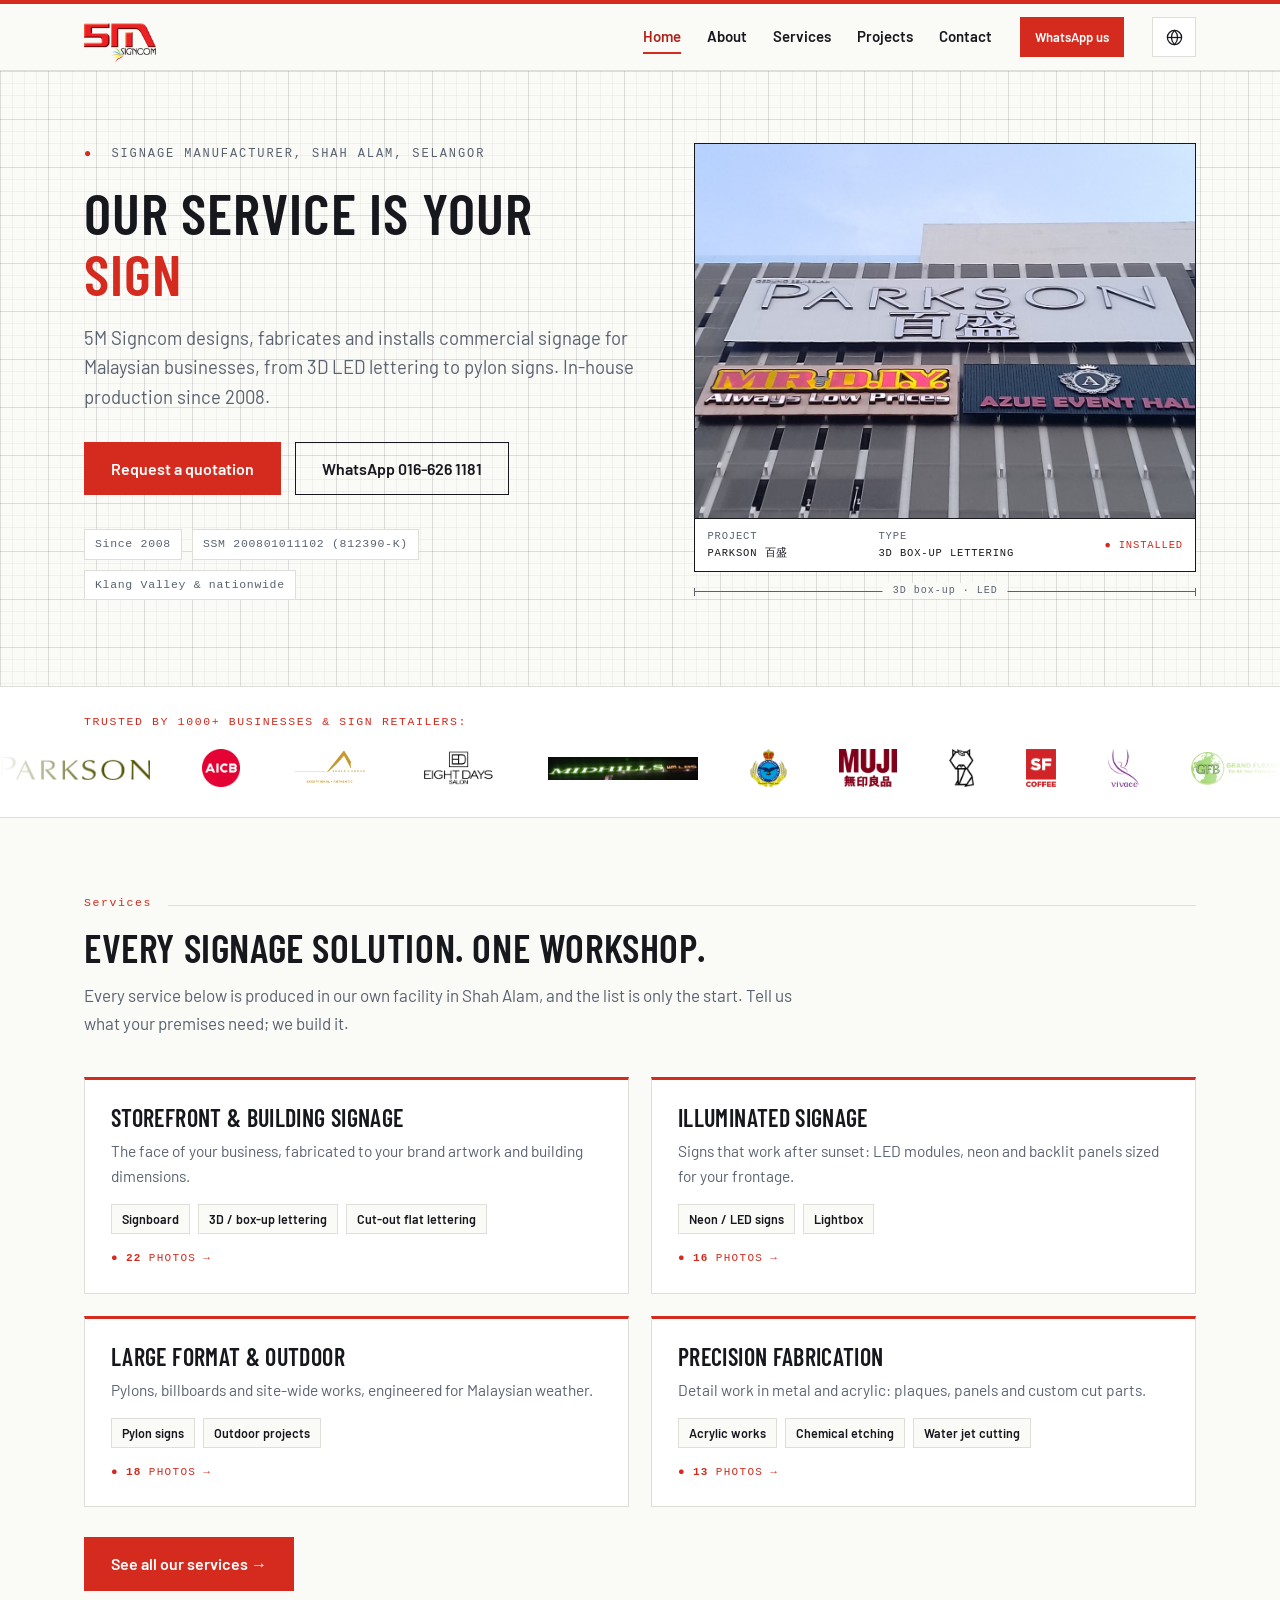
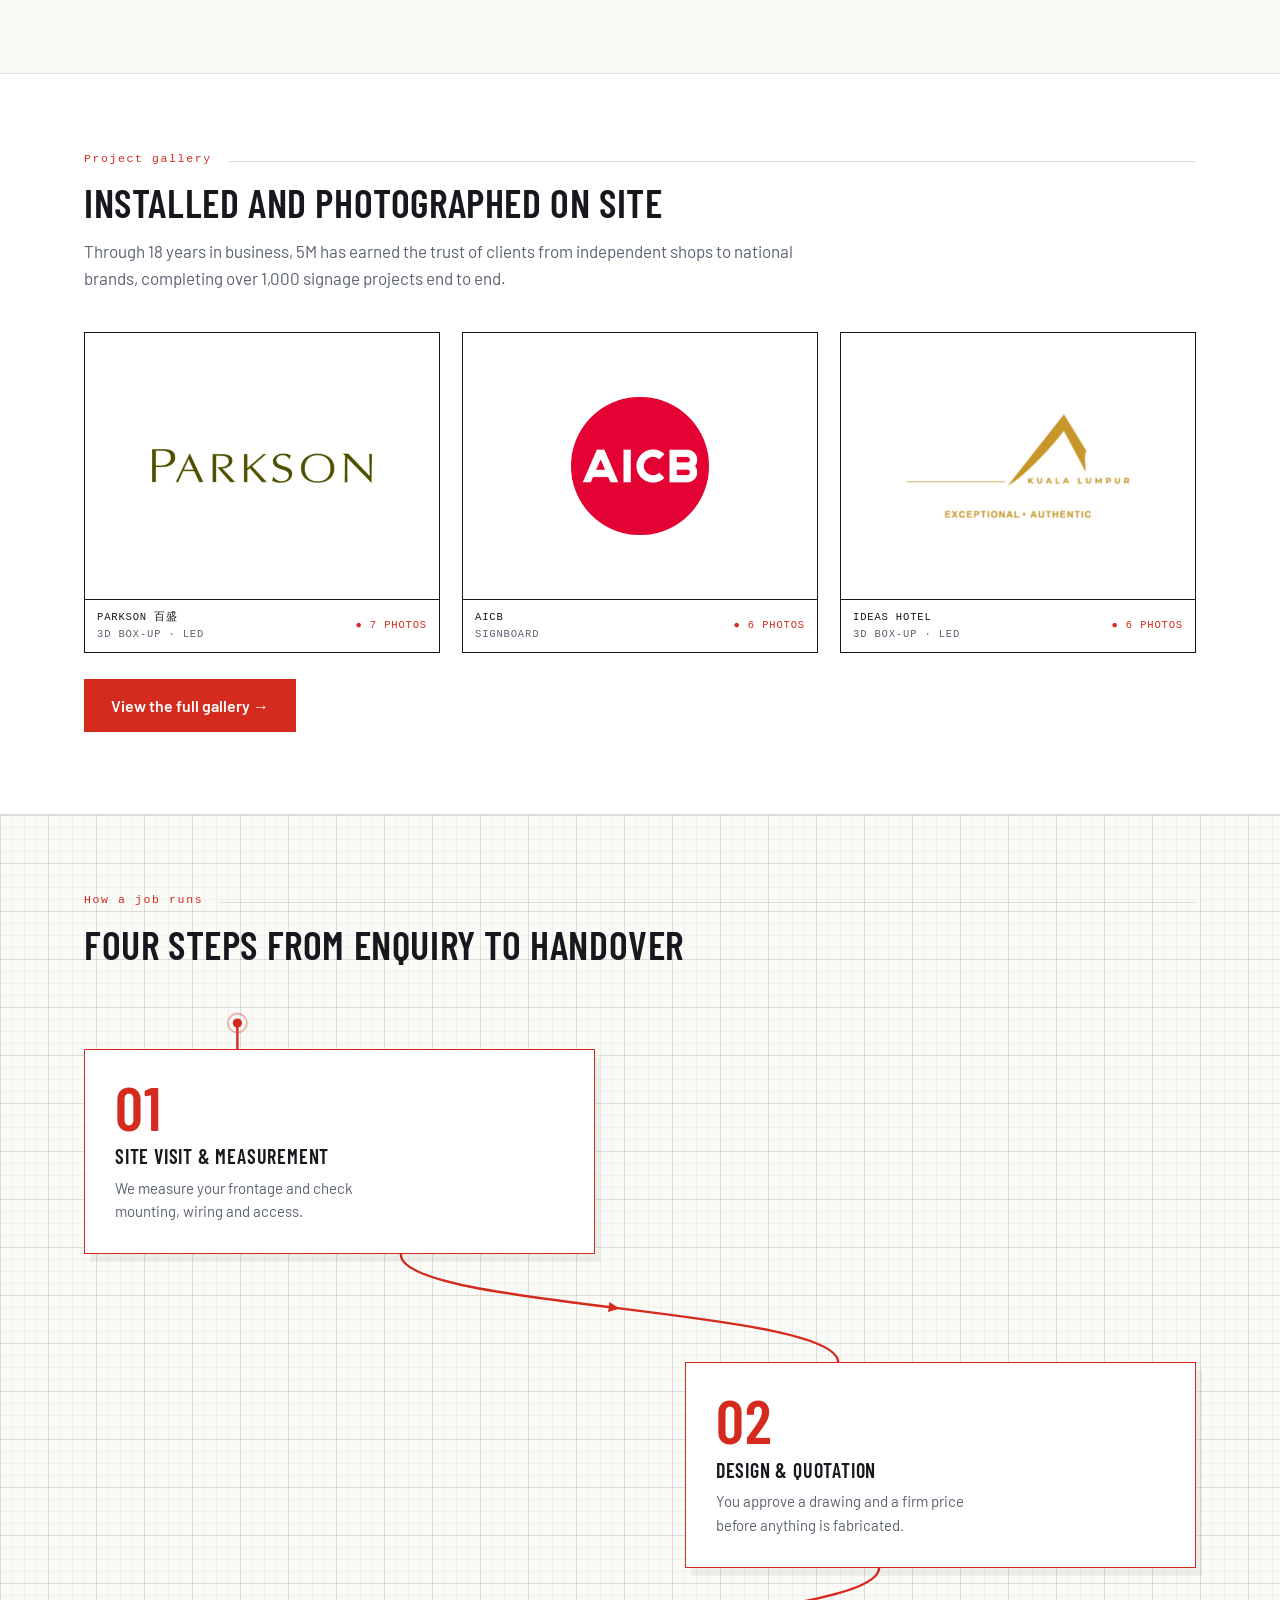
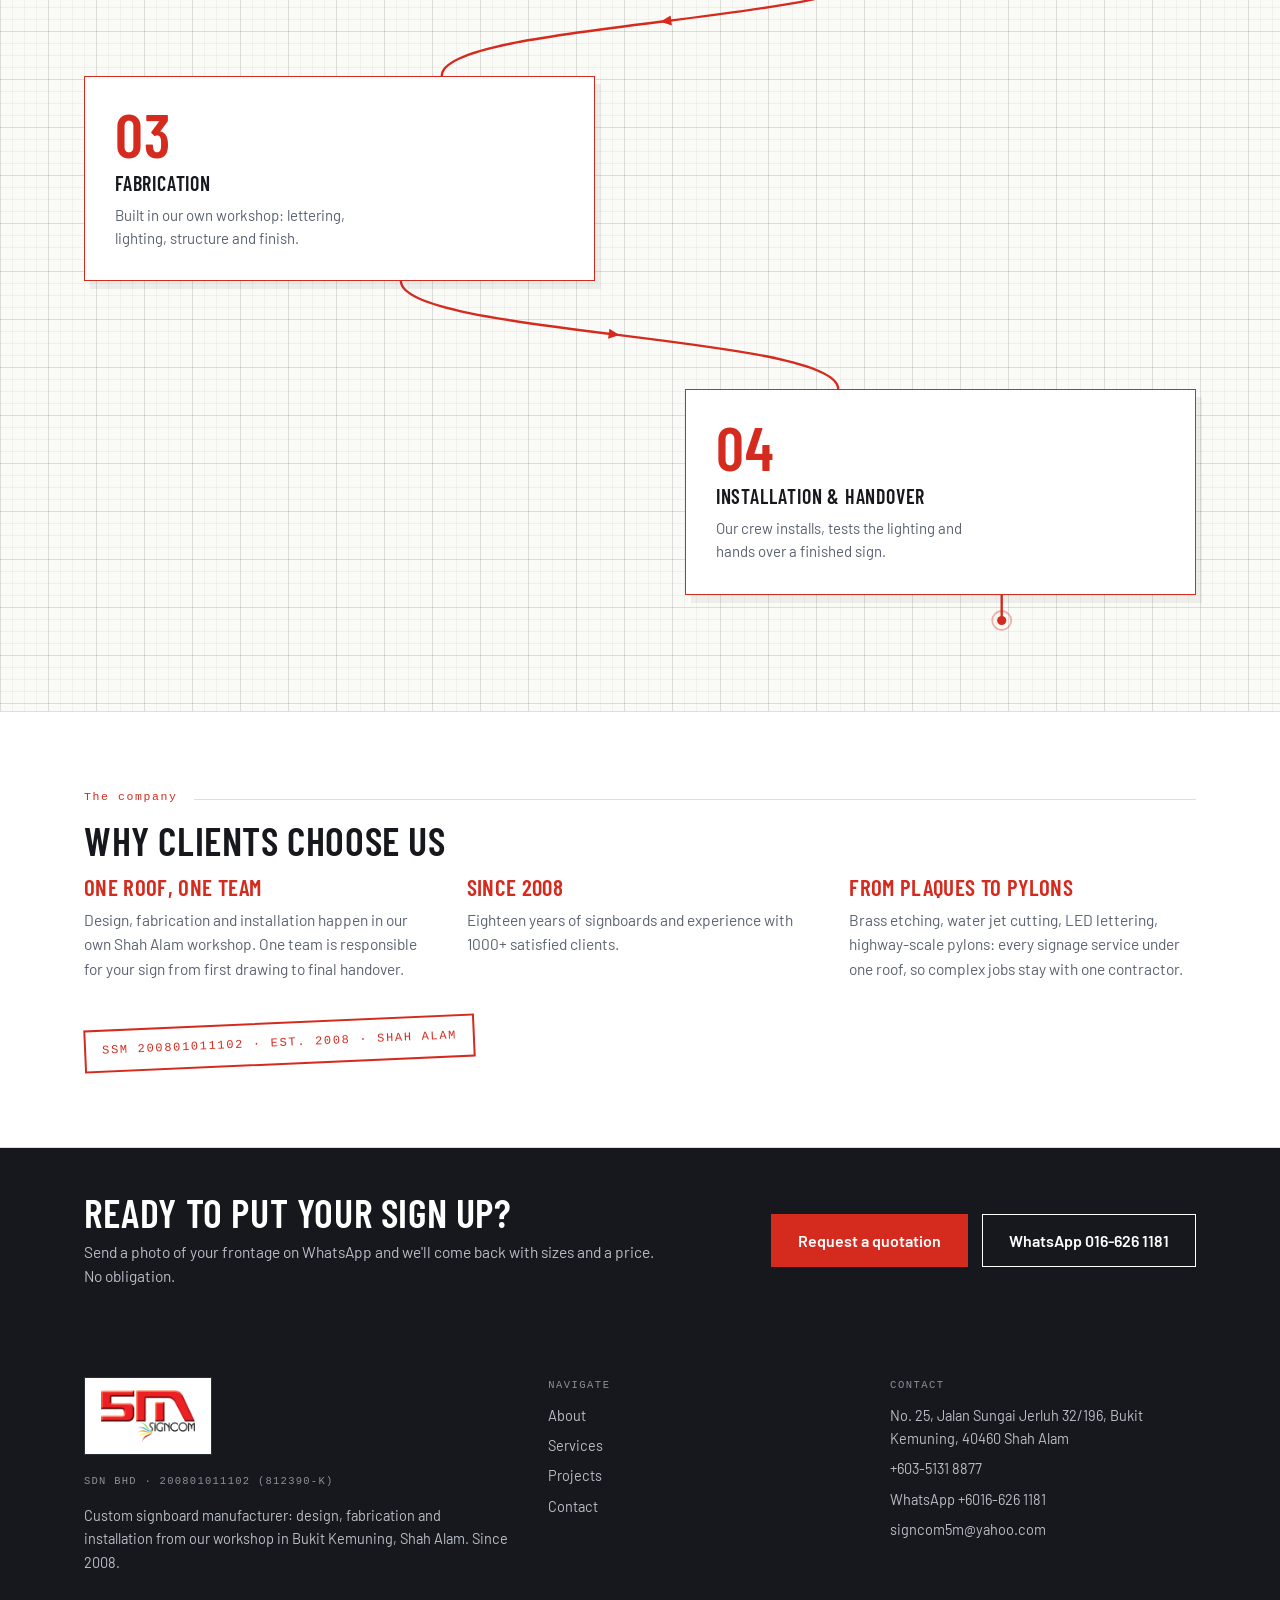
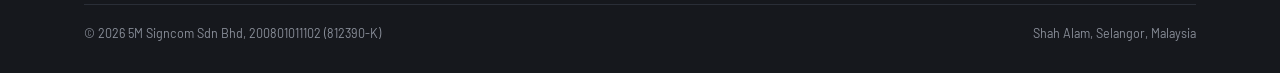
==== commit 36abf29f: "Drop D'Laman Rasa, add gallery CTA, rebuild process flow from design - Remove D'Laman Rasa as a clie" ====
--- a/site/index.html
+++ b/site/index.html
@@ -33,7 +33,7 @@
 }
 </script>
 <link rel="icon" type="image/png" href="assets/img/favicon.png">
-<link rel="stylesheet" href="assets/css/site.css?v=20260716a">
+<link rel="stylesheet" href="assets/css/site.css?v=20260716b">
 </head>
 <body class="home-page">
 
@@ -117,7 +117,6 @@
         <span class="client-logo"><img src="assets/img/logos/brands/nikoneko.png" alt="Niko Neko Matcha" loading="lazy"></span>
         <span class="client-logo"><img src="assets/img/logos/brands/sfc.png" alt="San Francisco Coffee" loading="lazy"></span>
         <span class="client-logo"><img src="assets/img/logos/brands/vivace.png" alt="Vivace Dance Academy" loading="lazy"></span>
-        <span class="client-logo"><img src="assets/img/logos/brands/dlamanrasa.png" alt="D' Laman Rasa" loading="lazy"></span>
         <span class="client-logo"><img src="assets/img/logos/brands/grandflexible.png" alt="Grand Flexible Bags" loading="lazy"></span>
         <span class="client-logo" aria-hidden="true"><img src="assets/img/logos/brands/parkson.png" alt="" loading="lazy"></span>
         <span class="client-logo" aria-hidden="true"><img src="assets/img/logos/brands/aicb.png" alt="" loading="lazy"></span>
@@ -129,55 +128,50 @@
         <span class="client-logo" aria-hidden="true"><img src="assets/img/logos/brands/nikoneko.png" alt="" loading="lazy"></span>
         <span class="client-logo" aria-hidden="true"><img src="assets/img/logos/brands/sfc.png" alt="" loading="lazy"></span>
         <span class="client-logo" aria-hidden="true"><img src="assets/img/logos/brands/vivace.png" alt="" loading="lazy"></span>
-        <span class="client-logo" aria-hidden="true"><img src="assets/img/logos/brands/dlamanrasa.png" alt="" loading="lazy"></span>
-        <span class="client-logo" aria-hidden="true"><img src="assets/img/logos/brands/grandflexible.png" alt="" loading="lazy"></span>
-        <span class="client-logo" aria-hidden="true"><img src="assets/img/logos/brands/parkson.png" alt="" loading="lazy"></span>
-        <span class="client-logo" aria-hidden="true"><img src="assets/img/logos/brands/aicb.png" alt="" loading="lazy"></span>
-        <span class="client-logo" aria-hidden="true"><img src="assets/img/logos/brands/ideas.png" alt="" loading="lazy"></span>
-        <span class="client-logo" aria-hidden="true"><img src="assets/img/logos/brands/8days.png" alt="" loading="lazy"></span>
-        <span class="client-logo" aria-hidden="true"><img src="assets/img/logos/brands/midhills.png" alt="" loading="lazy"></span>
-        <span class="client-logo" aria-hidden="true"><img src="assets/img/logos/brands/tudm.png" alt="" loading="lazy"></span>
-        <span class="client-logo" aria-hidden="true"><img src="assets/img/logos/brands/muji.png" alt="" loading="lazy"></span>
-        <span class="client-logo" aria-hidden="true"><img src="assets/img/logos/brands/nikoneko.png" alt="" loading="lazy"></span>
-        <span class="client-logo" aria-hidden="true"><img src="assets/img/logos/brands/sfc.png" alt="" loading="lazy"></span>
-        <span class="client-logo" aria-hidden="true"><img src="assets/img/logos/brands/vivace.png" alt="" loading="lazy"></span>
-        <span class="client-logo" aria-hidden="true"><img src="assets/img/logos/brands/dlamanrasa.png" alt="" loading="lazy"></span>
-        <span class="client-logo" aria-hidden="true"><img src="assets/img/logos/brands/grandflexible.png" alt="" loading="lazy"></span>
-        <span class="client-logo" aria-hidden="true"><img src="assets/img/logos/brands/parkson.png" alt="" loading="lazy"></span>
-        <span class="client-logo" aria-hidden="true"><img src="assets/img/logos/brands/aicb.png" alt="" loading="lazy"></span>
-        <span class="client-logo" aria-hidden="true"><img src="assets/img/logos/brands/ideas.png" alt="" loading="lazy"></span>
-        <span class="client-logo" aria-hidden="true"><img src="assets/img/logos/brands/8days.png" alt="" loading="lazy"></span>
-        <span class="client-logo" aria-hidden="true"><img src="assets/img/logos/brands/midhills.png" alt="" loading="lazy"></span>
-        <span class="client-logo" aria-hidden="true"><img src="assets/img/logos/brands/tudm.png" alt="" loading="lazy"></span>
-        <span class="client-logo" aria-hidden="true"><img src="assets/img/logos/brands/muji.png" alt="" loading="lazy"></span>
-        <span class="client-logo" aria-hidden="true"><img src="assets/img/logos/brands/nikoneko.png" alt="" loading="lazy"></span>
-        <span class="client-logo" aria-hidden="true"><img src="assets/img/logos/brands/sfc.png" alt="" loading="lazy"></span>
-        <span class="client-logo" aria-hidden="true"><img src="assets/img/logos/brands/vivace.png" alt="" loading="lazy"></span>
-        <span class="client-logo" aria-hidden="true"><img src="assets/img/logos/brands/dlamanrasa.png" alt="" loading="lazy"></span>
-        <span class="client-logo" aria-hidden="true"><img src="assets/img/logos/brands/grandflexible.png" alt="" loading="lazy"></span>
-        <span class="client-logo" aria-hidden="true"><img src="assets/img/logos/brands/parkson.png" alt="" loading="lazy"></span>
-        <span class="client-logo" aria-hidden="true"><img src="assets/img/logos/brands/aicb.png" alt="" loading="lazy"></span>
-        <span class="client-logo" aria-hidden="true"><img src="assets/img/logos/brands/ideas.png" alt="" loading="lazy"></span>
-        <span class="client-logo" aria-hidden="true"><img src="assets/img/logos/brands/8days.png" alt="" loading="lazy"></span>
-        <span class="client-logo" aria-hidden="true"><img src="assets/img/logos/brands/midhills.png" alt="" loading="lazy"></span>
-        <span class="client-logo" aria-hidden="true"><img src="assets/img/logos/brands/tudm.png" alt="" loading="lazy"></span>
-        <span class="client-logo" aria-hidden="true"><img src="assets/img/logos/brands/muji.png" alt="" loading="lazy"></span>
-        <span class="client-logo" aria-hidden="true"><img src="assets/img/logos/brands/nikoneko.png" alt="" loading="lazy"></span>
-        <span class="client-logo" aria-hidden="true"><img src="assets/img/logos/brands/sfc.png" alt="" loading="lazy"></span>
-        <span class="client-logo" aria-hidden="true"><img src="assets/img/logos/brands/vivace.png" alt="" loading="lazy"></span>
-        <span class="client-logo" aria-hidden="true"><img src="assets/img/logos/brands/dlamanrasa.png" alt="" loading="lazy"></span>
-        <span class="client-logo" aria-hidden="true"><img src="assets/img/logos/brands/grandflexible.png" alt="" loading="lazy"></span>
-        <span class="client-logo" aria-hidden="true"><img src="assets/img/logos/brands/parkson.png" alt="" loading="lazy"></span>
-        <span class="client-logo" aria-hidden="true"><img src="assets/img/logos/brands/aicb.png" alt="" loading="lazy"></span>
-        <span class="client-logo" aria-hidden="true"><img src="assets/img/logos/brands/ideas.png" alt="" loading="lazy"></span>
-        <span class="client-logo" aria-hidden="true"><img src="assets/img/logos/brands/8days.png" alt="" loading="lazy"></span>
-        <span class="client-logo" aria-hidden="true"><img src="assets/img/logos/brands/midhills.png" alt="" loading="lazy"></span>
-        <span class="client-logo" aria-hidden="true"><img src="assets/img/logos/brands/tudm.png" alt="" loading="lazy"></span>
-        <span class="client-logo" aria-hidden="true"><img src="assets/img/logos/brands/muji.png" alt="" loading="lazy"></span>
-        <span class="client-logo" aria-hidden="true"><img src="assets/img/logos/brands/nikoneko.png" alt="" loading="lazy"></span>
-        <span class="client-logo" aria-hidden="true"><img src="assets/img/logos/brands/sfc.png" alt="" loading="lazy"></span>
-        <span class="client-logo" aria-hidden="true"><img src="assets/img/logos/brands/vivace.png" alt="" loading="lazy"></span>
-        <span class="client-logo" aria-hidden="true"><img src="assets/img/logos/brands/dlamanrasa.png" alt="" loading="lazy"></span>
+        <span class="client-logo" aria-hidden="true"><img src="assets/img/logos/brands/grandflexible.png" alt="" loading="lazy"></span>
+        <span class="client-logo" aria-hidden="true"><img src="assets/img/logos/brands/parkson.png" alt="" loading="lazy"></span>
+        <span class="client-logo" aria-hidden="true"><img src="assets/img/logos/brands/aicb.png" alt="" loading="lazy"></span>
+        <span class="client-logo" aria-hidden="true"><img src="assets/img/logos/brands/ideas.png" alt="" loading="lazy"></span>
+        <span class="client-logo" aria-hidden="true"><img src="assets/img/logos/brands/8days.png" alt="" loading="lazy"></span>
+        <span class="client-logo" aria-hidden="true"><img src="assets/img/logos/brands/midhills.png" alt="" loading="lazy"></span>
+        <span class="client-logo" aria-hidden="true"><img src="assets/img/logos/brands/tudm.png" alt="" loading="lazy"></span>
+        <span class="client-logo" aria-hidden="true"><img src="assets/img/logos/brands/muji.png" alt="" loading="lazy"></span>
+        <span class="client-logo" aria-hidden="true"><img src="assets/img/logos/brands/nikoneko.png" alt="" loading="lazy"></span>
+        <span class="client-logo" aria-hidden="true"><img src="assets/img/logos/brands/sfc.png" alt="" loading="lazy"></span>
+        <span class="client-logo" aria-hidden="true"><img src="assets/img/logos/brands/vivace.png" alt="" loading="lazy"></span>
+        <span class="client-logo" aria-hidden="true"><img src="assets/img/logos/brands/grandflexible.png" alt="" loading="lazy"></span>
+        <span class="client-logo" aria-hidden="true"><img src="assets/img/logos/brands/parkson.png" alt="" loading="lazy"></span>
+        <span class="client-logo" aria-hidden="true"><img src="assets/img/logos/brands/aicb.png" alt="" loading="lazy"></span>
+        <span class="client-logo" aria-hidden="true"><img src="assets/img/logos/brands/ideas.png" alt="" loading="lazy"></span>
+        <span class="client-logo" aria-hidden="true"><img src="assets/img/logos/brands/8days.png" alt="" loading="lazy"></span>
+        <span class="client-logo" aria-hidden="true"><img src="assets/img/logos/brands/midhills.png" alt="" loading="lazy"></span>
+        <span class="client-logo" aria-hidden="true"><img src="assets/img/logos/brands/tudm.png" alt="" loading="lazy"></span>
+        <span class="client-logo" aria-hidden="true"><img src="assets/img/logos/brands/muji.png" alt="" loading="lazy"></span>
+        <span class="client-logo" aria-hidden="true"><img src="assets/img/logos/brands/nikoneko.png" alt="" loading="lazy"></span>
+        <span class="client-logo" aria-hidden="true"><img src="assets/img/logos/brands/sfc.png" alt="" loading="lazy"></span>
+        <span class="client-logo" aria-hidden="true"><img src="assets/img/logos/brands/vivace.png" alt="" loading="lazy"></span>
+        <span class="client-logo" aria-hidden="true"><img src="assets/img/logos/brands/grandflexible.png" alt="" loading="lazy"></span>
+        <span class="client-logo" aria-hidden="true"><img src="assets/img/logos/brands/parkson.png" alt="" loading="lazy"></span>
+        <span class="client-logo" aria-hidden="true"><img src="assets/img/logos/brands/aicb.png" alt="" loading="lazy"></span>
+        <span class="client-logo" aria-hidden="true"><img src="assets/img/logos/brands/ideas.png" alt="" loading="lazy"></span>
+        <span class="client-logo" aria-hidden="true"><img src="assets/img/logos/brands/8days.png" alt="" loading="lazy"></span>
+        <span class="client-logo" aria-hidden="true"><img src="assets/img/logos/brands/midhills.png" alt="" loading="lazy"></span>
+        <span class="client-logo" aria-hidden="true"><img src="assets/img/logos/brands/tudm.png" alt="" loading="lazy"></span>
+        <span class="client-logo" aria-hidden="true"><img src="assets/img/logos/brands/muji.png" alt="" loading="lazy"></span>
+        <span class="client-logo" aria-hidden="true"><img src="assets/img/logos/brands/nikoneko.png" alt="" loading="lazy"></span>
+        <span class="client-logo" aria-hidden="true"><img src="assets/img/logos/brands/sfc.png" alt="" loading="lazy"></span>
+        <span class="client-logo" aria-hidden="true"><img src="assets/img/logos/brands/vivace.png" alt="" loading="lazy"></span>
+        <span class="client-logo" aria-hidden="true"><img src="assets/img/logos/brands/grandflexible.png" alt="" loading="lazy"></span>
+        <span class="client-logo" aria-hidden="true"><img src="assets/img/logos/brands/parkson.png" alt="" loading="lazy"></span>
+        <span class="client-logo" aria-hidden="true"><img src="assets/img/logos/brands/aicb.png" alt="" loading="lazy"></span>
+        <span class="client-logo" aria-hidden="true"><img src="assets/img/logos/brands/ideas.png" alt="" loading="lazy"></span>
+        <span class="client-logo" aria-hidden="true"><img src="assets/img/logos/brands/8days.png" alt="" loading="lazy"></span>
+        <span class="client-logo" aria-hidden="true"><img src="assets/img/logos/brands/midhills.png" alt="" loading="lazy"></span>
+        <span class="client-logo" aria-hidden="true"><img src="assets/img/logos/brands/tudm.png" alt="" loading="lazy"></span>
+        <span class="client-logo" aria-hidden="true"><img src="assets/img/logos/brands/muji.png" alt="" loading="lazy"></span>
+        <span class="client-logo" aria-hidden="true"><img src="assets/img/logos/brands/nikoneko.png" alt="" loading="lazy"></span>
+        <span class="client-logo" aria-hidden="true"><img src="assets/img/logos/brands/sfc.png" alt="" loading="lazy"></span>
+        <span class="client-logo" aria-hidden="true"><img src="assets/img/logos/brands/vivace.png" alt="" loading="lazy"></span>
         <span class="client-logo" aria-hidden="true"><img src="assets/img/logos/brands/grandflexible.png" alt="" loading="lazy"></span>
       </div>
     </div>
@@ -260,50 +254,27 @@
       <div class="sec-tag"><span class="mono" data-i18n="tag_process">How a job runs</span><span class="rule"></span></div>
       <h2 class="display" data-i18n="process_h2">Four steps from enquiry to handover</h2>
       <div class="flow">
-        <div class="flow-step">
+        <svg class="flow-thread" aria-hidden="true" focusable="false"></svg>
+        <article class="flow-step">
           <div class="flow-num display" aria-hidden="true">01</div>
           <h3 class="display" data-i18n="step1_h">Site visit &amp; measurement</h3>
           <p data-i18n="step1_p">We measure your frontage and check mounting, wiring and access.</p>
-        </div>
-        <svg class="flow-arrow" viewBox="0 0 300 108" aria-hidden="true" focusable="false">
-          <path class="fa-line" d="M18 12 C150 2 268 22 274 84" fill="none"/>
-          <path class="fa-tip" d="M275 94 L281 76 L265 79 Z"/>
-        </svg>
-        <svg class="flow-arrow-m" viewBox="0 0 120 112" aria-hidden="true" focusable="false">
-          <path class="fa-line" d="M54 8 C90 26 88 54 62 74 L60 94" fill="none"/>
-          <path class="fa-tip" d="M59 104 L69 89 L53 87 Z"/>
-        </svg>
-        <div class="flow-step flow-right">
+        </article>
+        <article class="flow-step">
           <div class="flow-num display" aria-hidden="true">02</div>
           <h3 class="display" data-i18n="step2_h">Design &amp; quotation</h3>
           <p data-i18n="step2_p">You approve a drawing and a firm price before anything is fabricated.</p>
-        </div>
-        <svg class="flow-arrow flow-rev" viewBox="0 0 300 108" aria-hidden="true" focusable="false">
-          <path class="fa-line" d="M18 12 C150 2 268 22 274 84" fill="none"/>
-          <path class="fa-tip" d="M275 94 L281 76 L265 79 Z"/>
-        </svg>
-        <svg class="flow-arrow-m flow-rev" viewBox="0 0 120 112" aria-hidden="true" focusable="false">
-          <path class="fa-line" d="M54 8 C90 26 88 54 62 74 L60 94" fill="none"/>
-          <path class="fa-tip" d="M59 104 L69 89 L53 87 Z"/>
-        </svg>
-        <div class="flow-step">
+        </article>
+        <article class="flow-step">
           <div class="flow-num display" aria-hidden="true">03</div>
           <h3 class="display" data-i18n="step3_h">Fabrication</h3>
           <p data-i18n="step3_p">Built in our own workshop: lettering, lighting, structure and finish.</p>
-        </div>
-        <svg class="flow-arrow" viewBox="0 0 300 108" aria-hidden="true" focusable="false">
-          <path class="fa-line" d="M18 12 C150 2 268 22 274 84" fill="none"/>
-          <path class="fa-tip" d="M275 94 L281 76 L265 79 Z"/>
-        </svg>
-        <svg class="flow-arrow-m" viewBox="0 0 120 112" aria-hidden="true" focusable="false">
-          <path class="fa-line" d="M54 8 C90 26 88 54 62 74 L60 94" fill="none"/>
-          <path class="fa-tip" d="M59 104 L69 89 L53 87 Z"/>
-        </svg>
-        <div class="flow-step flow-right">
+        </article>
+        <article class="flow-step">
           <div class="flow-num display" aria-hidden="true">04</div>
           <h3 class="display" data-i18n="step4_h">Installation &amp; handover</h3>
           <p data-i18n="step4_p">Our crew installs, tests the lighting and hands over a finished sign.</p>
-        </div>
+        </article>
       </div>
     </div>
   </section>
@@ -376,8 +347,9 @@
   </div>
 </footer>
 
-<script src="assets/js/gallery-data.js?v=20260716a"></script>
-<script src="assets/js/gallery.js?v=20260716a"></script>
-<script src="assets/js/site.js?v=20260716a"></script>
+<script src="assets/js/gallery-data.js?v=20260716b"></script>
+<script src="assets/js/gallery.js?v=20260716b"></script>
+<script src="assets/js/flow.js?v=20260716b"></script>
+<script src="assets/js/site.js?v=20260716b"></script>
 </body>
 </html>
--- a/site/assets/css/site.css
+++ b/site/assets/css/site.css
@@ -230,13 +230,9 @@
 .proj-grid .sheet-photo img{width:100%;height:100%;object-fit:cover;}
 .proj-item{display:block;}
 
-/* "all projects" tile — same card frame, no photo: a big count instead */
-.proj-all-photo{
-  display:flex;flex-direction:column;align-items:center;justify-content:center;gap:4px;
-  background:var(--ink);
-}
-.proj-all-num{font-size:56px;line-height:1;color:var(--red);}
-.proj-all-lbl{font-size:12px;letter-spacing:.14em;text-transform:uppercase;color:#fff;opacity:.7;}
+/* section tag row that carries a CTA button on the right */
+.sec-tag-cta{align-items:center;margin-bottom:26px;}
+.gl-all-btn{flex:0 0 auto;font-size:14px;padding:10px 18px;}
 
 /* gallery filter tabs */
 .filterbar{display:flex;flex-wrap:wrap;gap:8px;margin-bottom:34px;}
@@ -309,21 +305,31 @@
     linear-gradient(90deg,var(--grid) 1px,transparent 1px);
   background-size:48px 48px,48px 48px,12px 12px,12px 12px;
 }
-.flow{display:flex;flex-direction:column;margin-top:44px;}
+/* the 4 step cards zigzag across 2 columns; flow.js threads one continuous
+   red leader line through them (drawn into .flow-thread, measured from the
+   real card boxes, so the geometry follows the grid at any width) */
+.flow{
+  position:relative;
+  display:grid;grid-template-columns:1fr 1fr;
+  column-gap:clamp(28px,7vw,116px);
+  row-gap:clamp(64px,9vw,108px);
+  margin-top:clamp(52px,7vw,84px);
+  margin-bottom:34px;
+}
+.flow-thread{position:absolute;inset:0;width:100%;height:100%;overflow:visible;pointer-events:none;z-index:0;}
 .flow-step{
-  width:min(48%,470px);background:var(--panel);border:1px solid var(--ink);
-  padding:22px 26px 24px;position:relative;
-}
-.flow-step::before{content:"";position:absolute;top:0;left:0;right:0;height:3px;background:var(--red);}
-.flow-right{align-self:flex-end;}
-.flow-num{font-size:clamp(52px,6vw,80px);line-height:.9;color:var(--red);margin-bottom:10px;}
-.flow-step h3{font-size:24px;margin-bottom:8px;}
-.flow-step p{color:var(--steel);font-size:15.5px;max-width:34em;}
-.flow-arrow{width:min(42%,360px);height:auto;align-self:center;margin:2px 0;}
-.flow-arrow-m{display:none;}
-.flow-rev{transform:scaleX(-1);}
-.fa-line{stroke:var(--red);stroke-width:3;stroke-linecap:round;fill:none;}
-.fa-tip{fill:var(--red);}
+  position:relative;z-index:1;
+  background:var(--panel);border:1.6px solid var(--red);
+  padding:clamp(20px,2.6vw,30px);
+  box-shadow:6px 8px 0 rgba(22,24,29,.055);
+}
+.flow-step:nth-of-type(1){grid-column:1;grid-row:1;}
+.flow-step:nth-of-type(2){grid-column:2;grid-row:2;}
+.flow-step:nth-of-type(3){grid-column:1;grid-row:3;}
+.flow-step:nth-of-type(4){grid-column:2;grid-row:4;}
+.flow-num{font-size:clamp(42px,5vw,62px);line-height:.84;color:var(--red);margin-bottom:14px;}
+.flow-step h3{font-size:20px;letter-spacing:.04em;margin-bottom:10px;}
+.flow-step p{color:var(--steel);font-size:15px;line-height:1.55;max-width:34ch;}
 
 /* 3D viewer */
 .viewer-wrap{
@@ -555,12 +561,21 @@
   .install-photos .ph-tall{grid-column:1 / -1;grid-row:auto;aspect-ratio:4/3;}
   .filterbar{gap:6px;margin-bottom:24px;}
   .filterbar button{padding:7px 12px;font-size:12px;}
-  .flow{margin-top:28px;}
-  .flow-step{width:100%;padding:16px 16px 18px;}
-  .flow-num{font-size:44px;}
-  .flow-step h3{font-size:20px;}
-  .flow-arrow{display:none;}
-  .flow-arrow-m{display:block;width:84px;height:auto;align-self:center;margin:0;}
+  .flow{
+    grid-template-columns:1fr;
+    row-gap:clamp(52px,13vw,74px);
+    margin-top:34px;
+  }
+  /* stack: every card in column 1, flow.js then draws a single-column thread */
+  .flow-step:nth-of-type(1),.flow-step:nth-of-type(2),
+  .flow-step:nth-of-type(3),.flow-step:nth-of-type(4){grid-column:1;}
+  .flow-step:nth-of-type(1){grid-row:1;}
+  .flow-step:nth-of-type(2){grid-row:2;}
+  .flow-step:nth-of-type(3){grid-row:3;}
+  .flow-step:nth-of-type(4){grid-row:4;}
+  .flow-step{padding:18px 18px 20px;}
+  .flow-num{font-size:44px;margin-bottom:10px;}
+  .flow-step h3{font-size:19px;}
   .why-grid{gap:20px;}
   .stat-row{grid-template-columns:1fr 1fr;}
   .stat{padding:18px 16px;}
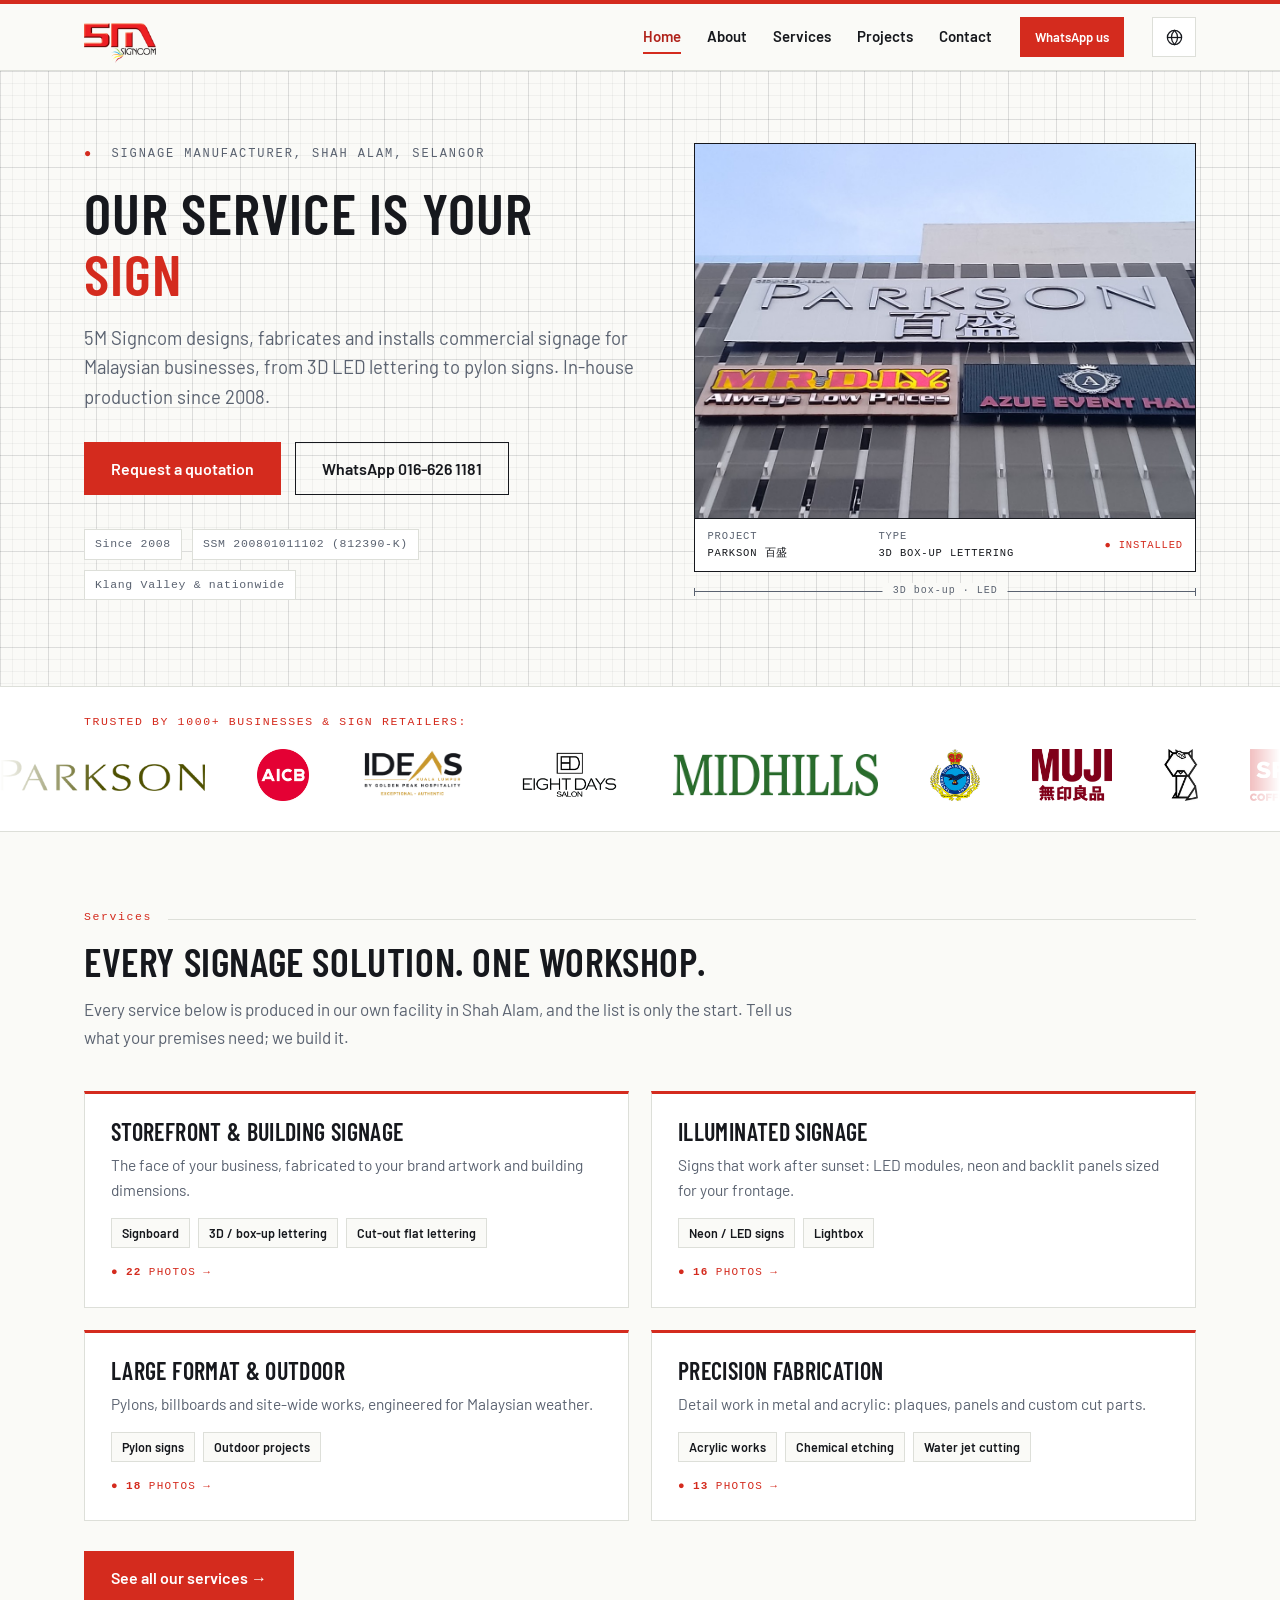
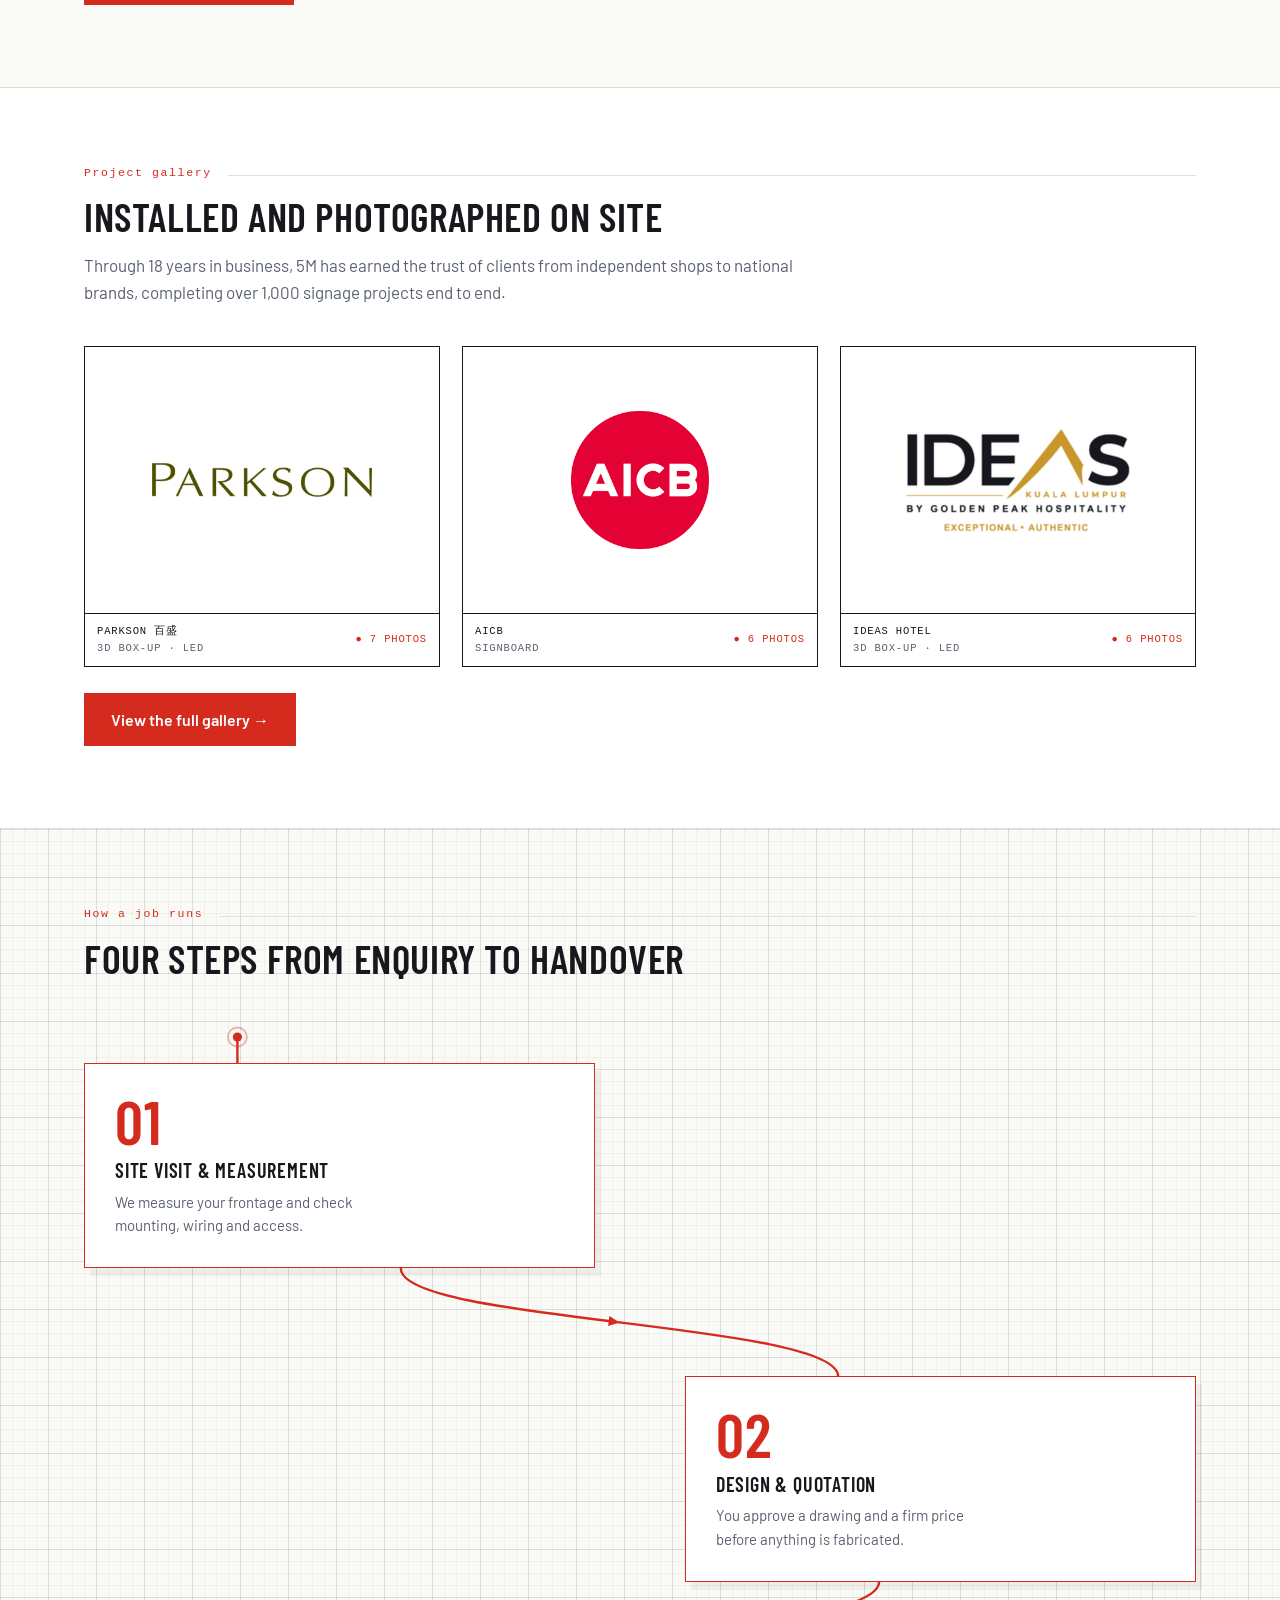
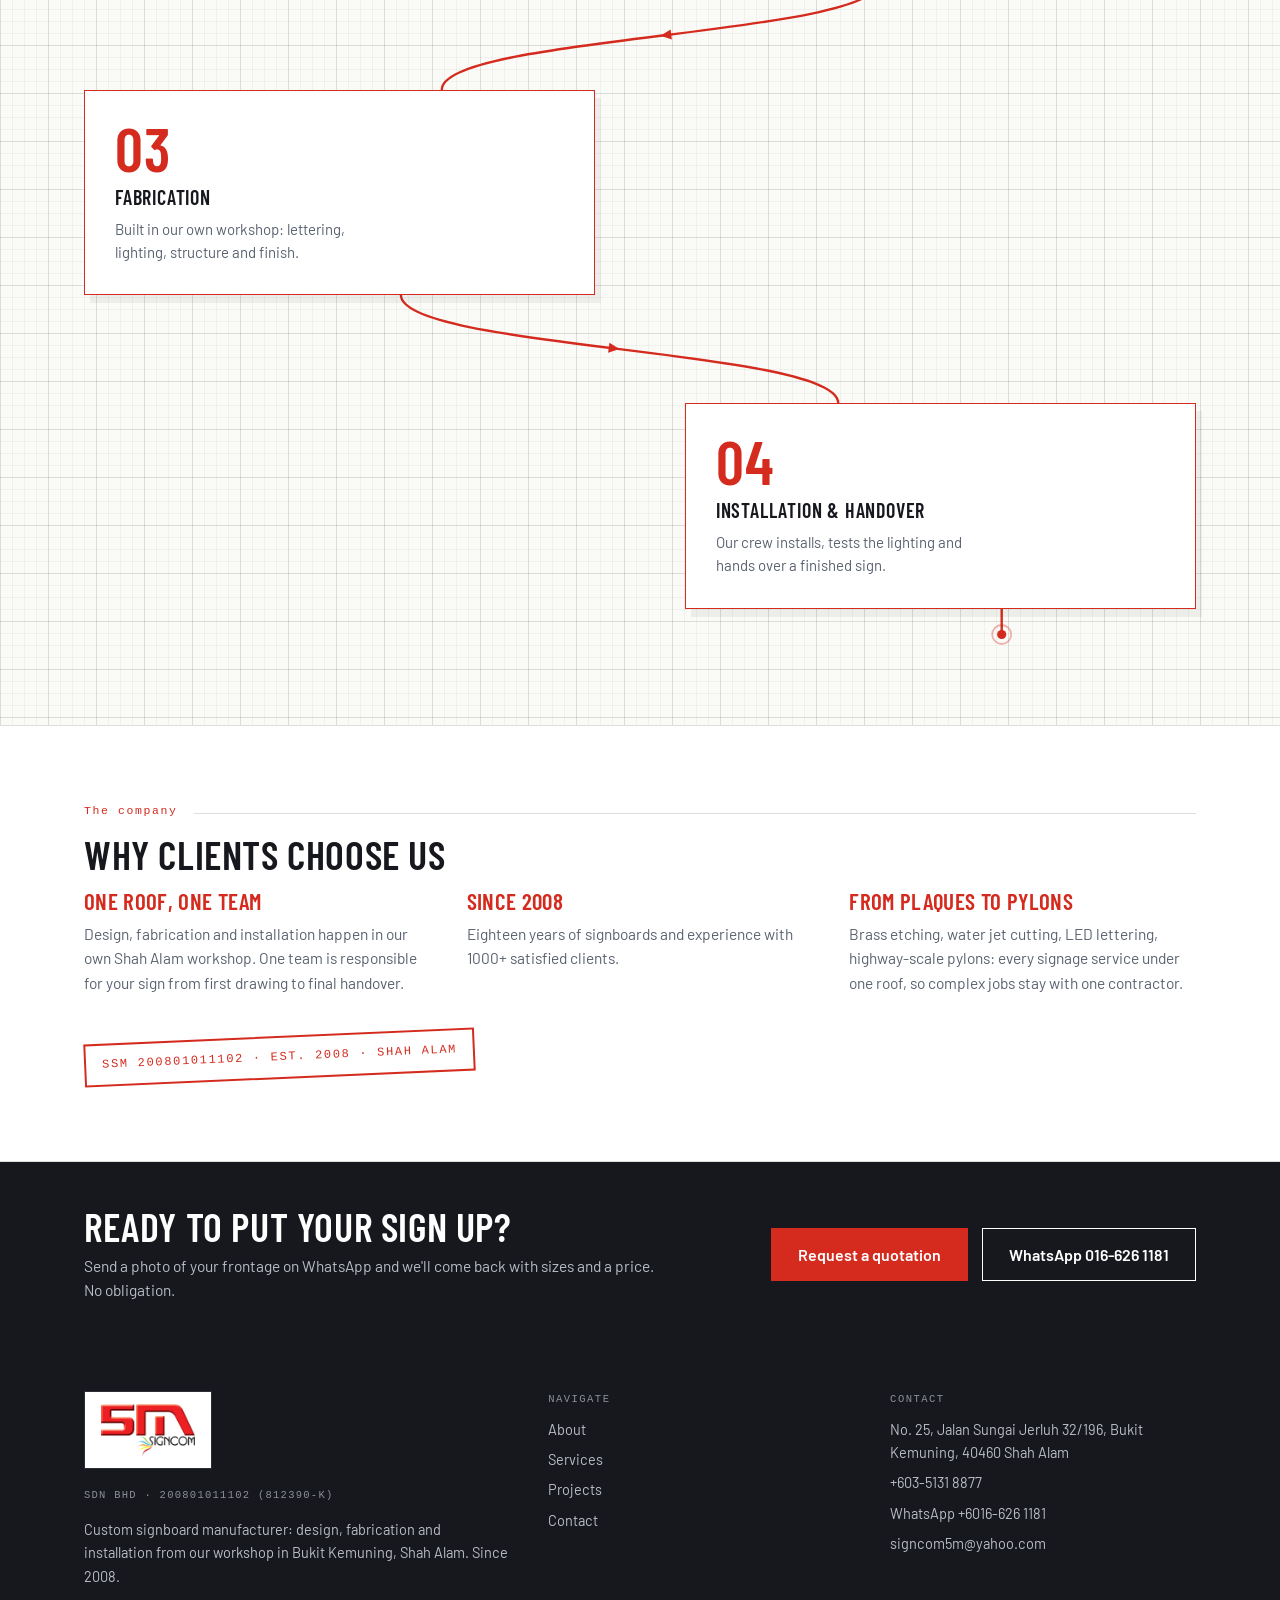
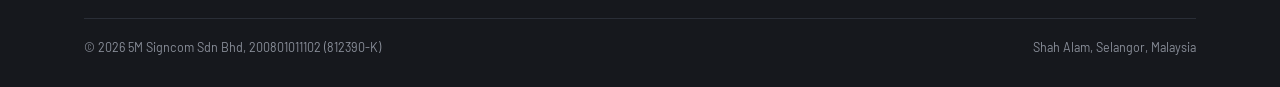
==== commit 529cd8e7: "Invert IDEAS logo, centre Midhills, widen hero and marquee on tablets - IDEAS shipped only a white-o" ====
--- a/site/index.html
+++ b/site/index.html
@@ -33,7 +33,7 @@
 }
 </script>
 <link rel="icon" type="image/png" href="assets/img/favicon.png">
-<link rel="stylesheet" href="assets/css/site.css?v=20260716b">
+<link rel="stylesheet" href="assets/css/site.css?v=20260716c">
 </head>
 <body class="home-page">
 
@@ -347,9 +347,9 @@
   </div>
 </footer>
 
-<script src="assets/js/gallery-data.js?v=20260716b"></script>
-<script src="assets/js/gallery.js?v=20260716b"></script>
-<script src="assets/js/flow.js?v=20260716b"></script>
-<script src="assets/js/site.js?v=20260716b"></script>
+<script src="assets/js/gallery-data.js?v=20260716c"></script>
+<script src="assets/js/gallery.js?v=20260716c"></script>
+<script src="assets/js/flow.js?v=20260716c"></script>
+<script src="assets/js/site.js?v=20260716c"></script>
 </body>
 </html>
--- a/site/assets/css/site.css
+++ b/site/assets/css/site.css
@@ -160,9 +160,9 @@
 .clients-track{display:flex;align-items:center;gap:52px;width:max-content;animation:clients-scroll 90s linear infinite;}
 .clients-marquee:hover .clients-track{animation-play-state:paused;}
 @media (prefers-reduced-motion:reduce){.clients-track{animation:none;}}
-.client-logo{flex:0 0 auto;height:38px;display:flex;align-items:center;}
+.client-logo{flex:0 0 auto;height:52px;display:flex;align-items:center;}
 .client-logo img{
-  height:100%;width:auto;max-width:150px;display:block;object-fit:contain;
+  height:100%;width:auto;max-width:205px;display:block;object-fit:contain;
 }
 .client-text{
   font-family:'Barlow Condensed','Arial Narrow',sans-serif;font-weight:600;font-size:19px;
@@ -173,8 +173,8 @@
 @keyframes clients-scroll{from{transform:translateX(0);}to{transform:translateX(-50%);}}
 @media (max-width:640px){
   .clients-track{gap:34px;animation-duration:65s;}
-  .client-logo{height:28px;}
-  .client-logo img{max-width:100px;}
+  .client-logo{height:38px;}
+  .client-logo img{max-width:140px;}
   .client-text{font-size:15px;}
 }
 
@@ -396,7 +396,12 @@
   font:inherit;cursor:pointer;background:none;border:1px solid rgba(255,255,255,.4);
   color:#fff;width:46px;height:46px;font-size:22px;line-height:1;touch-action:manipulation;
 }
-.lb button:hover{background:var(--red);border-color:var(--red);}
+/* only fill on real hover — on a touch screen :hover sticks after a tap, which
+   left the button sitting there filled in until you tapped elsewhere */
+@media (hover:hover){
+  .lb button:hover{background:var(--red);border-color:var(--red);}
+}
+.lb button:active{background:var(--red);border-color:var(--red);}
 .lb button:focus-visible{outline:2px solid #fff;outline-offset:2px;}
 .lb-close{position:absolute;top:18px;right:18px;}
 .lb-prev,.lb-next{position:absolute;top:50%;transform:translateY(-50%);}
@@ -421,7 +426,10 @@
   }
   .lb .lb-prev{left:0;justify-content:flex-start;padding-left:6px;}
   .lb .lb-next{right:0;justify-content:flex-end;padding-right:6px;}
-  .lb .lb-prev:active,.lb .lb-next:active{background:rgba(255,255,255,.1);}
+  /* these zones are ~30% of the photo, so filling them red reads as a slab
+     covering the image — they only flash a faint wash while actually pressed */
+  .lb .lb-prev:hover,.lb .lb-next:hover{background:none;border:none;}
+  .lb .lb-prev:active,.lb .lb-next:active{background:rgba(255,255,255,.14);border:none;}
 }
 
 /* contact */
@@ -487,7 +495,10 @@
 /* ---------- responsive ---------- */
 @media (max-width:960px){
   .hero-inner{grid-template-columns:1fr;gap:44px;padding-top:52px;padding-bottom:60px;}
-  .hero-sheet{justify-self:start;}
+  /* once the hero stacks, the photo is the only thing on its row — let it span
+     the full container instead of staying capped at its two-column width, which
+     left an awkward gap on tablets and unfolded foldables */
+  .hero-sheet{justify-self:stretch;max-width:none;}
   .svc-grid{grid-template-columns:1fr;}
   .svc-sheets{grid-template-columns:1fr;}
   .svc-hero{grid-template-columns:1fr;gap:34px;}
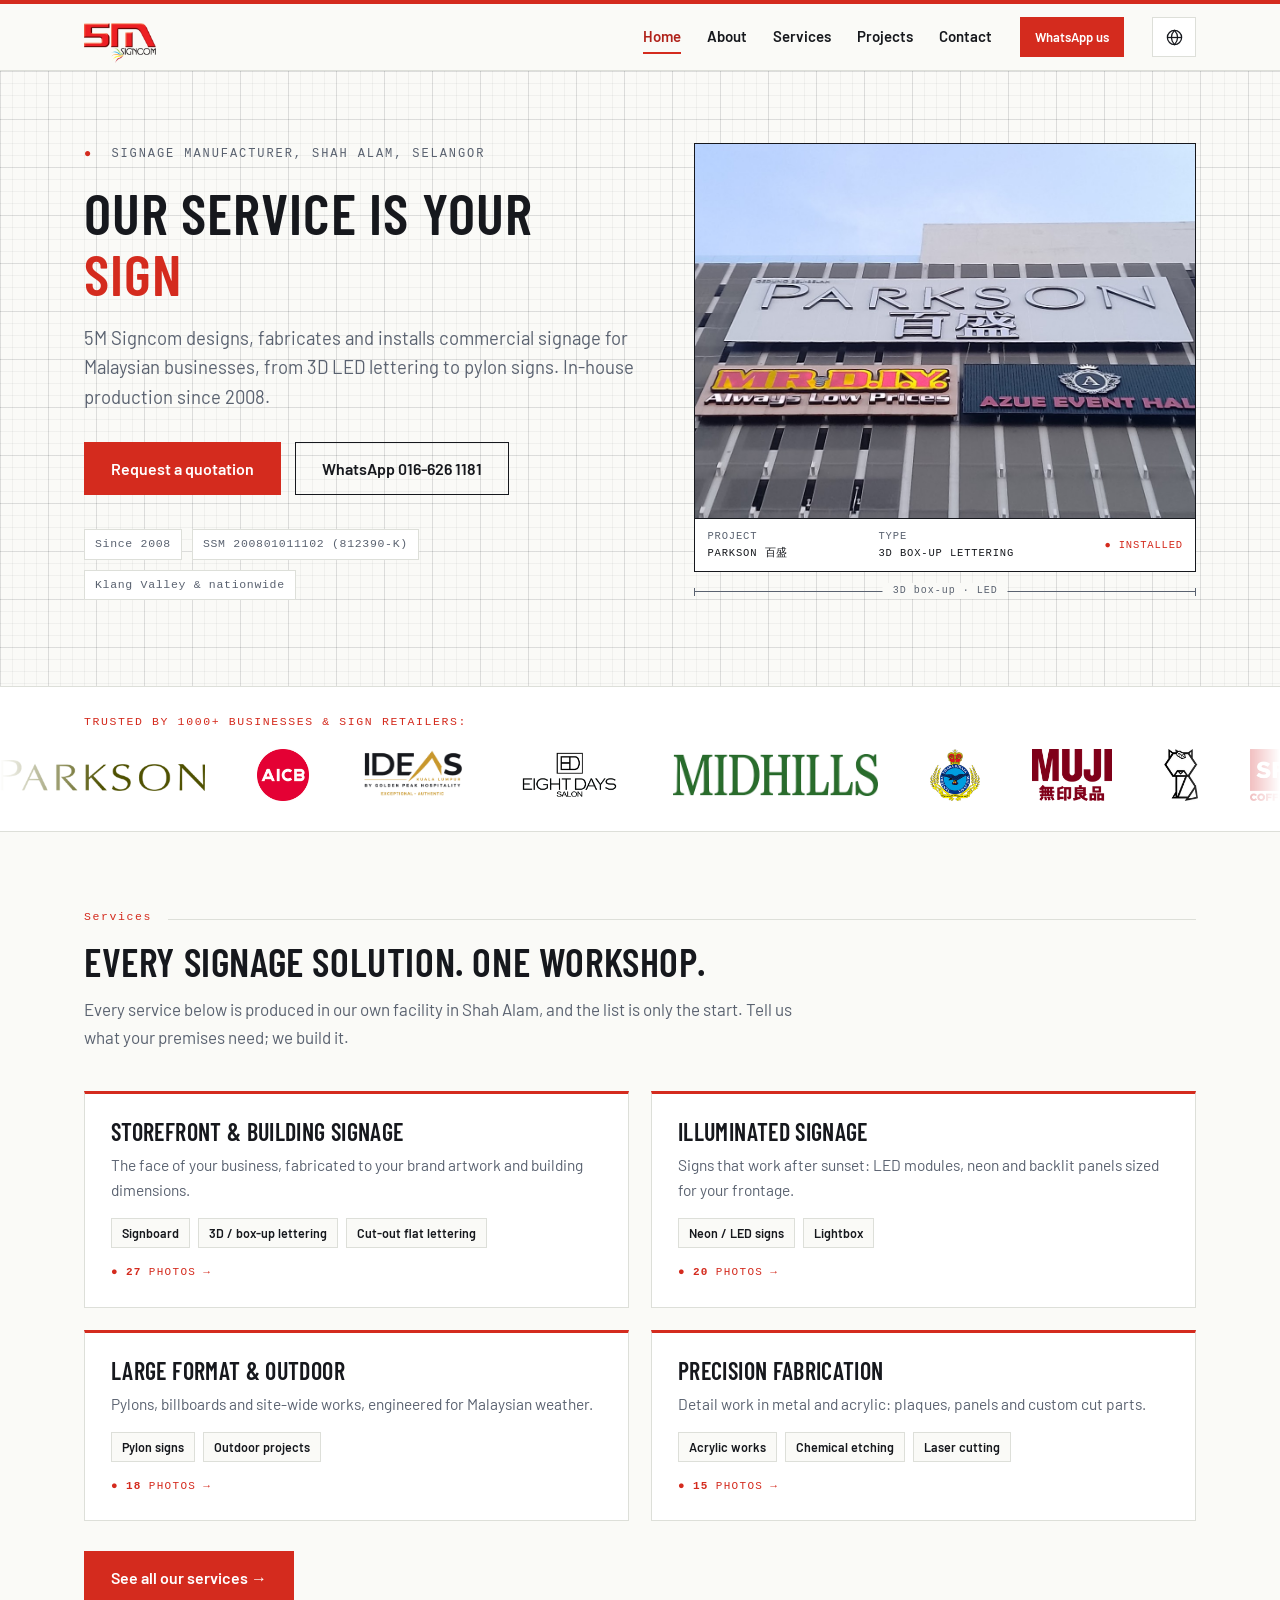
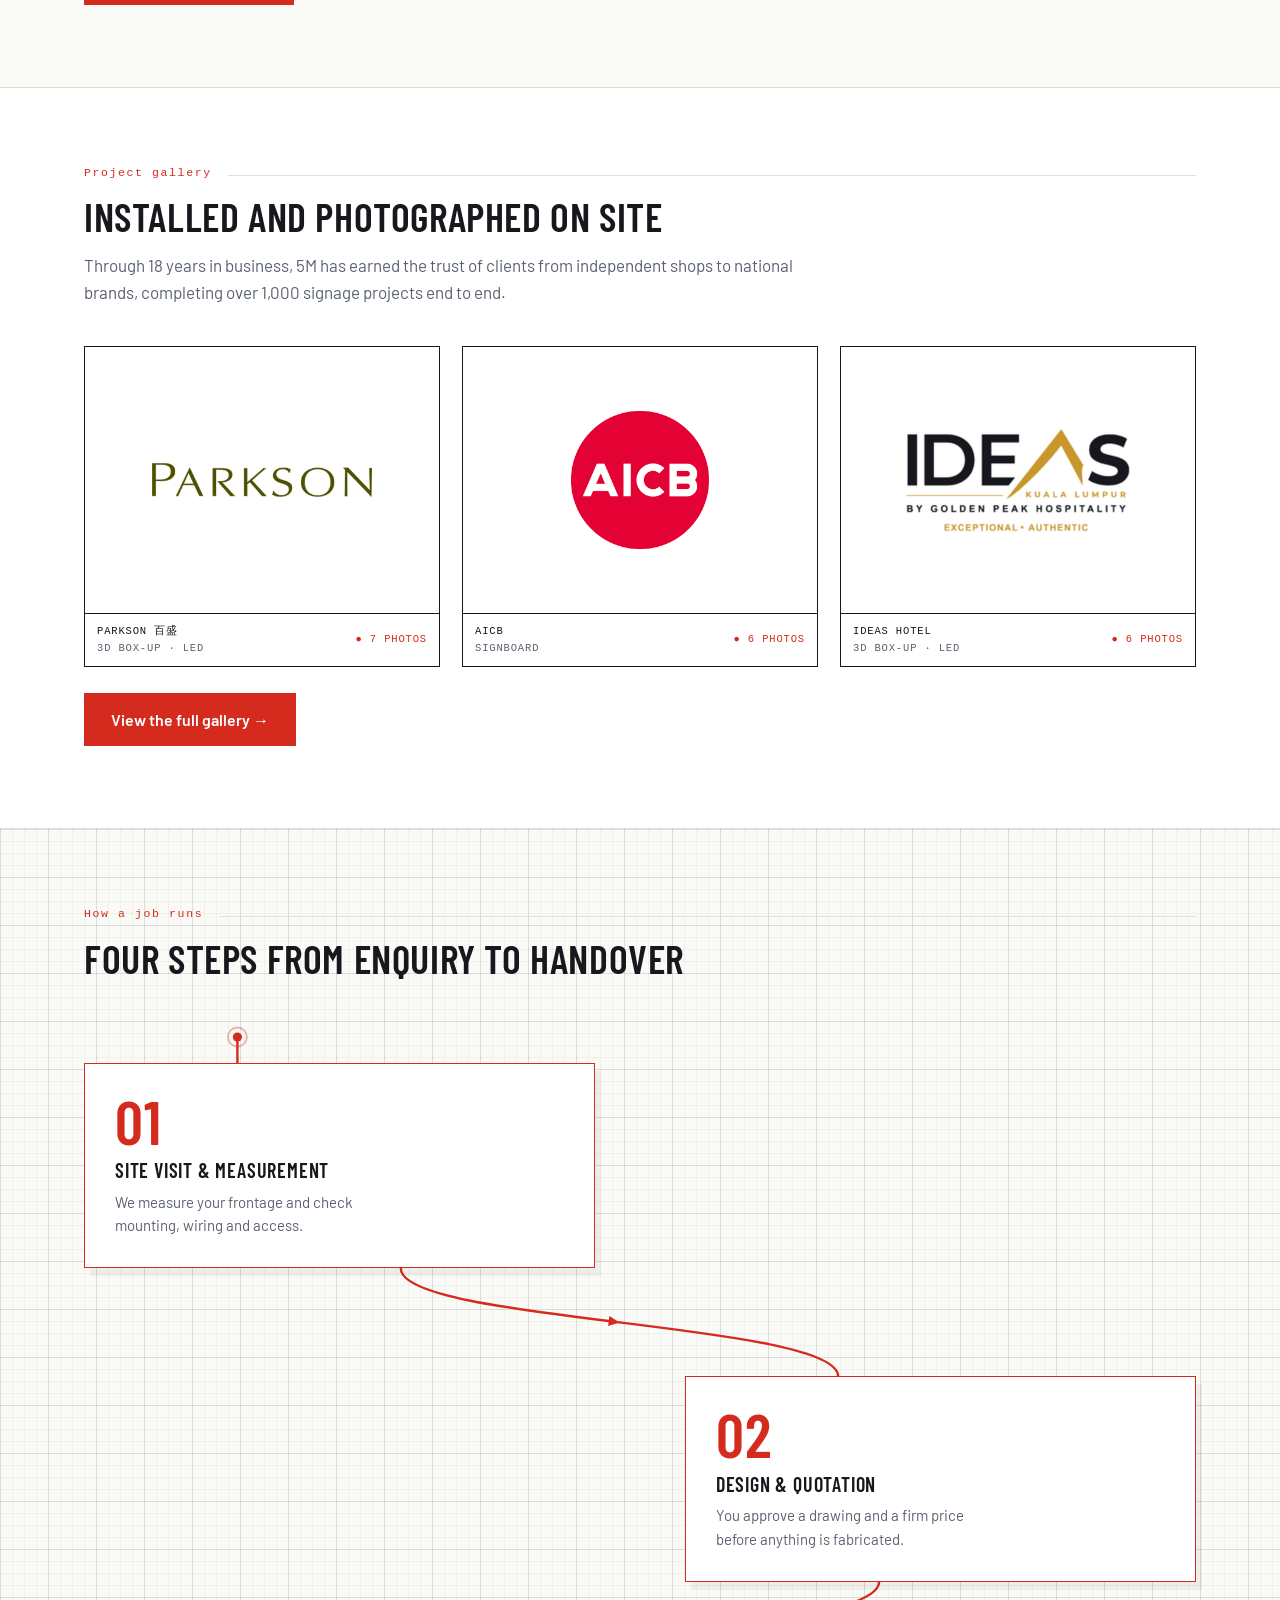
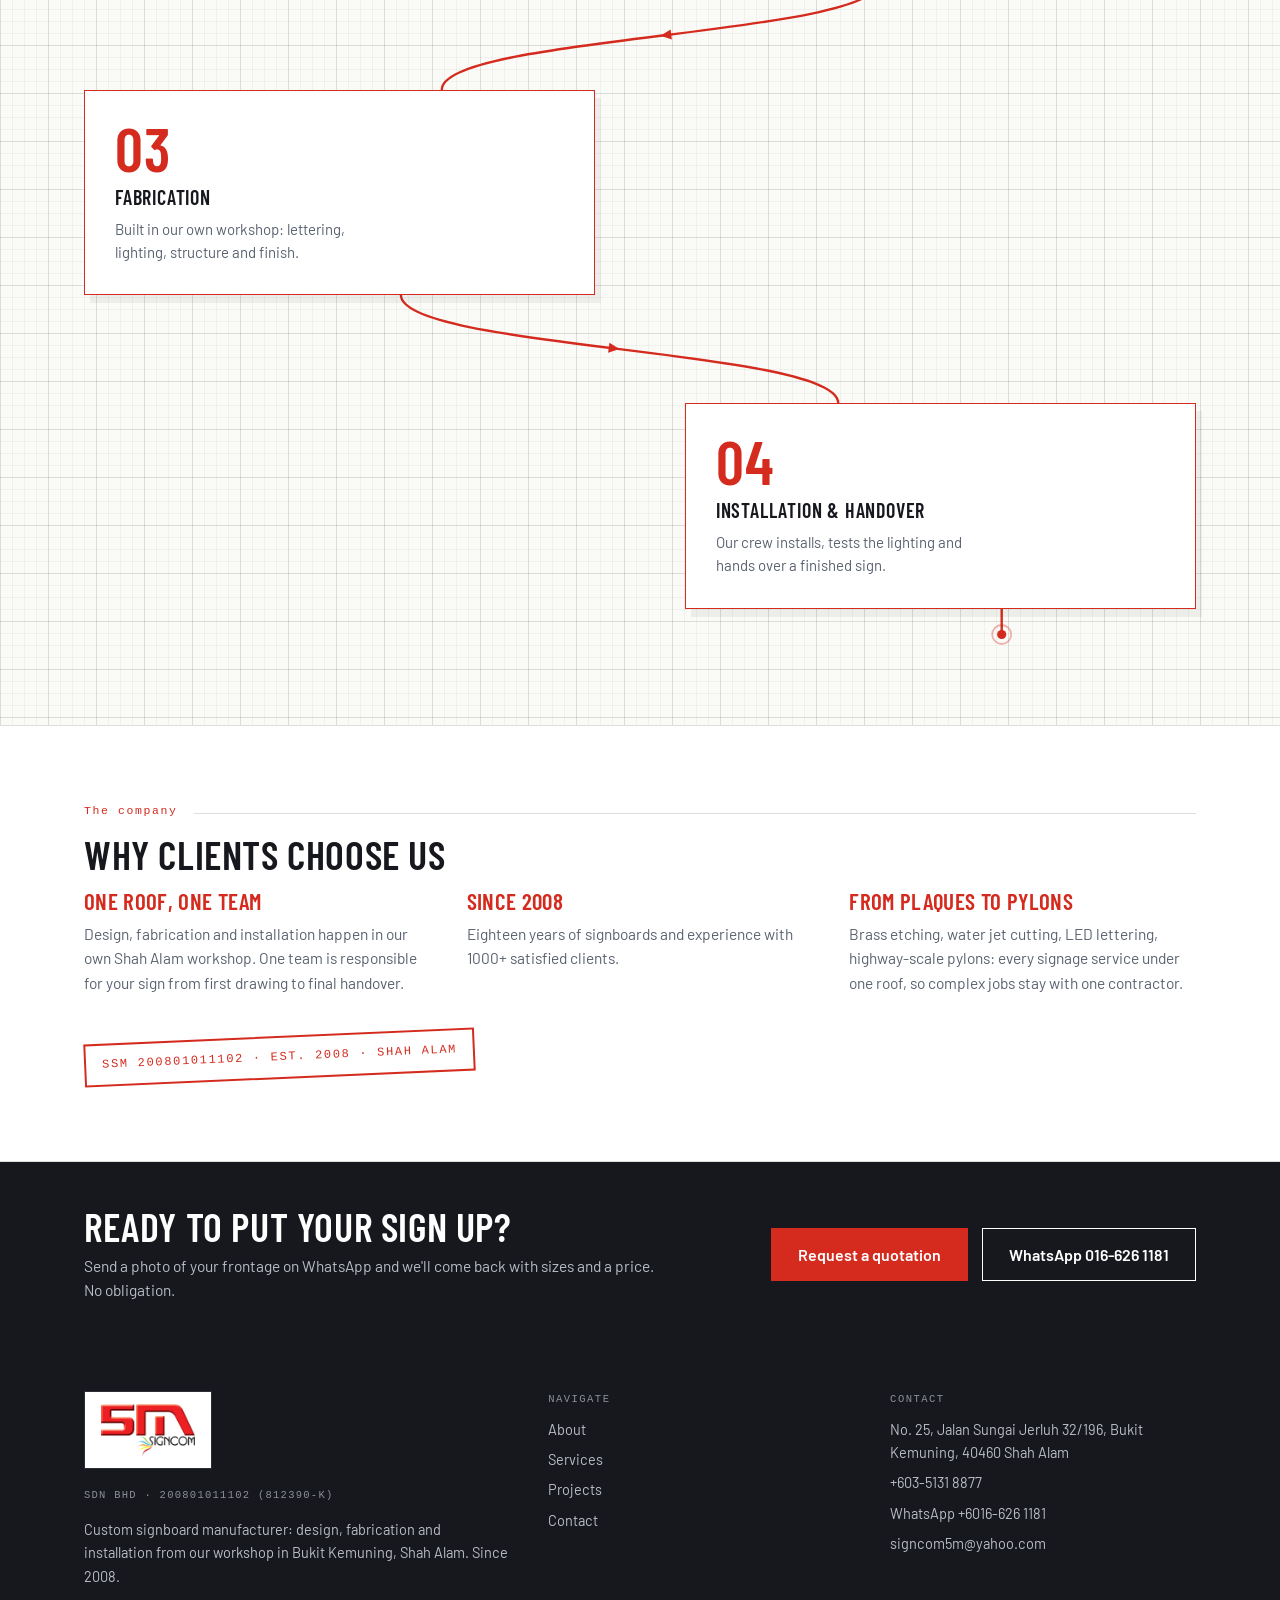
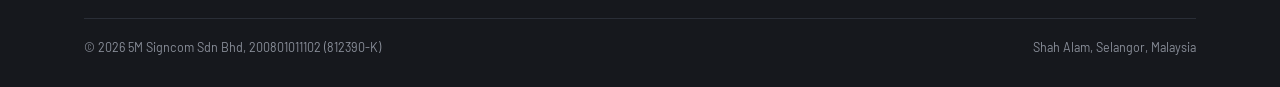
==== commit 0e672e80: "Refresh gallery photos, add Sireh and the CIDB licence - Drop Happy Feet everywhere, including the i" ====
--- a/site/index.html
+++ b/site/index.html
@@ -117,6 +117,7 @@
         <span class="client-logo"><img src="assets/img/logos/brands/nikoneko.png" alt="Niko Neko Matcha" loading="lazy"></span>
         <span class="client-logo"><img src="assets/img/logos/brands/sfc.png" alt="San Francisco Coffee" loading="lazy"></span>
         <span class="client-logo"><img src="assets/img/logos/brands/vivace.png" alt="Vivace Dance Academy" loading="lazy"></span>
+        <span class="client-logo"><img src="assets/img/logos/brands/sireh.png" alt="Sireh Selera House" loading="lazy"></span>
         <span class="client-logo"><img src="assets/img/logos/brands/grandflexible.png" alt="Grand Flexible Bags" loading="lazy"></span>
         <span class="client-logo" aria-hidden="true"><img src="assets/img/logos/brands/parkson.png" alt="" loading="lazy"></span>
         <span class="client-logo" aria-hidden="true"><img src="assets/img/logos/brands/aicb.png" alt="" loading="lazy"></span>
@@ -128,50 +129,55 @@
         <span class="client-logo" aria-hidden="true"><img src="assets/img/logos/brands/nikoneko.png" alt="" loading="lazy"></span>
         <span class="client-logo" aria-hidden="true"><img src="assets/img/logos/brands/sfc.png" alt="" loading="lazy"></span>
         <span class="client-logo" aria-hidden="true"><img src="assets/img/logos/brands/vivace.png" alt="" loading="lazy"></span>
-        <span class="client-logo" aria-hidden="true"><img src="assets/img/logos/brands/grandflexible.png" alt="" loading="lazy"></span>
-        <span class="client-logo" aria-hidden="true"><img src="assets/img/logos/brands/parkson.png" alt="" loading="lazy"></span>
-        <span class="client-logo" aria-hidden="true"><img src="assets/img/logos/brands/aicb.png" alt="" loading="lazy"></span>
-        <span class="client-logo" aria-hidden="true"><img src="assets/img/logos/brands/ideas.png" alt="" loading="lazy"></span>
-        <span class="client-logo" aria-hidden="true"><img src="assets/img/logos/brands/8days.png" alt="" loading="lazy"></span>
-        <span class="client-logo" aria-hidden="true"><img src="assets/img/logos/brands/midhills.png" alt="" loading="lazy"></span>
-        <span class="client-logo" aria-hidden="true"><img src="assets/img/logos/brands/tudm.png" alt="" loading="lazy"></span>
-        <span class="client-logo" aria-hidden="true"><img src="assets/img/logos/brands/muji.png" alt="" loading="lazy"></span>
-        <span class="client-logo" aria-hidden="true"><img src="assets/img/logos/brands/nikoneko.png" alt="" loading="lazy"></span>
-        <span class="client-logo" aria-hidden="true"><img src="assets/img/logos/brands/sfc.png" alt="" loading="lazy"></span>
-        <span class="client-logo" aria-hidden="true"><img src="assets/img/logos/brands/vivace.png" alt="" loading="lazy"></span>
-        <span class="client-logo" aria-hidden="true"><img src="assets/img/logos/brands/grandflexible.png" alt="" loading="lazy"></span>
-        <span class="client-logo" aria-hidden="true"><img src="assets/img/logos/brands/parkson.png" alt="" loading="lazy"></span>
-        <span class="client-logo" aria-hidden="true"><img src="assets/img/logos/brands/aicb.png" alt="" loading="lazy"></span>
-        <span class="client-logo" aria-hidden="true"><img src="assets/img/logos/brands/ideas.png" alt="" loading="lazy"></span>
-        <span class="client-logo" aria-hidden="true"><img src="assets/img/logos/brands/8days.png" alt="" loading="lazy"></span>
-        <span class="client-logo" aria-hidden="true"><img src="assets/img/logos/brands/midhills.png" alt="" loading="lazy"></span>
-        <span class="client-logo" aria-hidden="true"><img src="assets/img/logos/brands/tudm.png" alt="" loading="lazy"></span>
-        <span class="client-logo" aria-hidden="true"><img src="assets/img/logos/brands/muji.png" alt="" loading="lazy"></span>
-        <span class="client-logo" aria-hidden="true"><img src="assets/img/logos/brands/nikoneko.png" alt="" loading="lazy"></span>
-        <span class="client-logo" aria-hidden="true"><img src="assets/img/logos/brands/sfc.png" alt="" loading="lazy"></span>
-        <span class="client-logo" aria-hidden="true"><img src="assets/img/logos/brands/vivace.png" alt="" loading="lazy"></span>
-        <span class="client-logo" aria-hidden="true"><img src="assets/img/logos/brands/grandflexible.png" alt="" loading="lazy"></span>
-        <span class="client-logo" aria-hidden="true"><img src="assets/img/logos/brands/parkson.png" alt="" loading="lazy"></span>
-        <span class="client-logo" aria-hidden="true"><img src="assets/img/logos/brands/aicb.png" alt="" loading="lazy"></span>
-        <span class="client-logo" aria-hidden="true"><img src="assets/img/logos/brands/ideas.png" alt="" loading="lazy"></span>
-        <span class="client-logo" aria-hidden="true"><img src="assets/img/logos/brands/8days.png" alt="" loading="lazy"></span>
-        <span class="client-logo" aria-hidden="true"><img src="assets/img/logos/brands/midhills.png" alt="" loading="lazy"></span>
-        <span class="client-logo" aria-hidden="true"><img src="assets/img/logos/brands/tudm.png" alt="" loading="lazy"></span>
-        <span class="client-logo" aria-hidden="true"><img src="assets/img/logos/brands/muji.png" alt="" loading="lazy"></span>
-        <span class="client-logo" aria-hidden="true"><img src="assets/img/logos/brands/nikoneko.png" alt="" loading="lazy"></span>
-        <span class="client-logo" aria-hidden="true"><img src="assets/img/logos/brands/sfc.png" alt="" loading="lazy"></span>
-        <span class="client-logo" aria-hidden="true"><img src="assets/img/logos/brands/vivace.png" alt="" loading="lazy"></span>
-        <span class="client-logo" aria-hidden="true"><img src="assets/img/logos/brands/grandflexible.png" alt="" loading="lazy"></span>
-        <span class="client-logo" aria-hidden="true"><img src="assets/img/logos/brands/parkson.png" alt="" loading="lazy"></span>
-        <span class="client-logo" aria-hidden="true"><img src="assets/img/logos/brands/aicb.png" alt="" loading="lazy"></span>
-        <span class="client-logo" aria-hidden="true"><img src="assets/img/logos/brands/ideas.png" alt="" loading="lazy"></span>
-        <span class="client-logo" aria-hidden="true"><img src="assets/img/logos/brands/8days.png" alt="" loading="lazy"></span>
-        <span class="client-logo" aria-hidden="true"><img src="assets/img/logos/brands/midhills.png" alt="" loading="lazy"></span>
-        <span class="client-logo" aria-hidden="true"><img src="assets/img/logos/brands/tudm.png" alt="" loading="lazy"></span>
-        <span class="client-logo" aria-hidden="true"><img src="assets/img/logos/brands/muji.png" alt="" loading="lazy"></span>
-        <span class="client-logo" aria-hidden="true"><img src="assets/img/logos/brands/nikoneko.png" alt="" loading="lazy"></span>
-        <span class="client-logo" aria-hidden="true"><img src="assets/img/logos/brands/sfc.png" alt="" loading="lazy"></span>
-        <span class="client-logo" aria-hidden="true"><img src="assets/img/logos/brands/vivace.png" alt="" loading="lazy"></span>
+        <span class="client-logo" aria-hidden="true"><img src="assets/img/logos/brands/sireh.png" alt="" loading="lazy"></span>
+        <span class="client-logo" aria-hidden="true"><img src="assets/img/logos/brands/grandflexible.png" alt="" loading="lazy"></span>
+        <span class="client-logo" aria-hidden="true"><img src="assets/img/logos/brands/parkson.png" alt="" loading="lazy"></span>
+        <span class="client-logo" aria-hidden="true"><img src="assets/img/logos/brands/aicb.png" alt="" loading="lazy"></span>
+        <span class="client-logo" aria-hidden="true"><img src="assets/img/logos/brands/ideas.png" alt="" loading="lazy"></span>
+        <span class="client-logo" aria-hidden="true"><img src="assets/img/logos/brands/8days.png" alt="" loading="lazy"></span>
+        <span class="client-logo" aria-hidden="true"><img src="assets/img/logos/brands/midhills.png" alt="" loading="lazy"></span>
+        <span class="client-logo" aria-hidden="true"><img src="assets/img/logos/brands/tudm.png" alt="" loading="lazy"></span>
+        <span class="client-logo" aria-hidden="true"><img src="assets/img/logos/brands/muji.png" alt="" loading="lazy"></span>
+        <span class="client-logo" aria-hidden="true"><img src="assets/img/logos/brands/nikoneko.png" alt="" loading="lazy"></span>
+        <span class="client-logo" aria-hidden="true"><img src="assets/img/logos/brands/sfc.png" alt="" loading="lazy"></span>
+        <span class="client-logo" aria-hidden="true"><img src="assets/img/logos/brands/vivace.png" alt="" loading="lazy"></span>
+        <span class="client-logo" aria-hidden="true"><img src="assets/img/logos/brands/sireh.png" alt="" loading="lazy"></span>
+        <span class="client-logo" aria-hidden="true"><img src="assets/img/logos/brands/grandflexible.png" alt="" loading="lazy"></span>
+        <span class="client-logo" aria-hidden="true"><img src="assets/img/logos/brands/parkson.png" alt="" loading="lazy"></span>
+        <span class="client-logo" aria-hidden="true"><img src="assets/img/logos/brands/aicb.png" alt="" loading="lazy"></span>
+        <span class="client-logo" aria-hidden="true"><img src="assets/img/logos/brands/ideas.png" alt="" loading="lazy"></span>
+        <span class="client-logo" aria-hidden="true"><img src="assets/img/logos/brands/8days.png" alt="" loading="lazy"></span>
+        <span class="client-logo" aria-hidden="true"><img src="assets/img/logos/brands/midhills.png" alt="" loading="lazy"></span>
+        <span class="client-logo" aria-hidden="true"><img src="assets/img/logos/brands/tudm.png" alt="" loading="lazy"></span>
+        <span class="client-logo" aria-hidden="true"><img src="assets/img/logos/brands/muji.png" alt="" loading="lazy"></span>
+        <span class="client-logo" aria-hidden="true"><img src="assets/img/logos/brands/nikoneko.png" alt="" loading="lazy"></span>
+        <span class="client-logo" aria-hidden="true"><img src="assets/img/logos/brands/sfc.png" alt="" loading="lazy"></span>
+        <span class="client-logo" aria-hidden="true"><img src="assets/img/logos/brands/vivace.png" alt="" loading="lazy"></span>
+        <span class="client-logo" aria-hidden="true"><img src="assets/img/logos/brands/sireh.png" alt="" loading="lazy"></span>
+        <span class="client-logo" aria-hidden="true"><img src="assets/img/logos/brands/grandflexible.png" alt="" loading="lazy"></span>
+        <span class="client-logo" aria-hidden="true"><img src="assets/img/logos/brands/parkson.png" alt="" loading="lazy"></span>
+        <span class="client-logo" aria-hidden="true"><img src="assets/img/logos/brands/aicb.png" alt="" loading="lazy"></span>
+        <span class="client-logo" aria-hidden="true"><img src="assets/img/logos/brands/ideas.png" alt="" loading="lazy"></span>
+        <span class="client-logo" aria-hidden="true"><img src="assets/img/logos/brands/8days.png" alt="" loading="lazy"></span>
+        <span class="client-logo" aria-hidden="true"><img src="assets/img/logos/brands/midhills.png" alt="" loading="lazy"></span>
+        <span class="client-logo" aria-hidden="true"><img src="assets/img/logos/brands/tudm.png" alt="" loading="lazy"></span>
+        <span class="client-logo" aria-hidden="true"><img src="assets/img/logos/brands/muji.png" alt="" loading="lazy"></span>
+        <span class="client-logo" aria-hidden="true"><img src="assets/img/logos/brands/nikoneko.png" alt="" loading="lazy"></span>
+        <span class="client-logo" aria-hidden="true"><img src="assets/img/logos/brands/sfc.png" alt="" loading="lazy"></span>
+        <span class="client-logo" aria-hidden="true"><img src="assets/img/logos/brands/vivace.png" alt="" loading="lazy"></span>
+        <span class="client-logo" aria-hidden="true"><img src="assets/img/logos/brands/sireh.png" alt="" loading="lazy"></span>
+        <span class="client-logo" aria-hidden="true"><img src="assets/img/logos/brands/grandflexible.png" alt="" loading="lazy"></span>
+        <span class="client-logo" aria-hidden="true"><img src="assets/img/logos/brands/parkson.png" alt="" loading="lazy"></span>
+        <span class="client-logo" aria-hidden="true"><img src="assets/img/logos/brands/aicb.png" alt="" loading="lazy"></span>
+        <span class="client-logo" aria-hidden="true"><img src="assets/img/logos/brands/ideas.png" alt="" loading="lazy"></span>
+        <span class="client-logo" aria-hidden="true"><img src="assets/img/logos/brands/8days.png" alt="" loading="lazy"></span>
+        <span class="client-logo" aria-hidden="true"><img src="assets/img/logos/brands/midhills.png" alt="" loading="lazy"></span>
+        <span class="client-logo" aria-hidden="true"><img src="assets/img/logos/brands/tudm.png" alt="" loading="lazy"></span>
+        <span class="client-logo" aria-hidden="true"><img src="assets/img/logos/brands/muji.png" alt="" loading="lazy"></span>
+        <span class="client-logo" aria-hidden="true"><img src="assets/img/logos/brands/nikoneko.png" alt="" loading="lazy"></span>
+        <span class="client-logo" aria-hidden="true"><img src="assets/img/logos/brands/sfc.png" alt="" loading="lazy"></span>
+        <span class="client-logo" aria-hidden="true"><img src="assets/img/logos/brands/vivace.png" alt="" loading="lazy"></span>
+        <span class="client-logo" aria-hidden="true"><img src="assets/img/logos/brands/sireh.png" alt="" loading="lazy"></span>
         <span class="client-logo" aria-hidden="true"><img src="assets/img/logos/brands/grandflexible.png" alt="" loading="lazy"></span>
       </div>
     </div>
@@ -211,13 +217,13 @@
           </div>
           <div class="svc-open mono">● <span class="gl-count">0</span> <span data-i18n="gl_photos">photos</span> →</div>
         </div>
-        <div class="svc-card proj-item" data-cat="acrylic,etching,waterjet">
+        <div class="svc-card proj-item" data-cat="acrylic,etching,laser">
           <h3 class="display" data-i18n="svc4_h">Precision fabrication</h3>
           <p data-i18n="svc4_p">Detail work in metal and acrylic: plaques, panels and custom cut parts.</p>
           <div class="svc-tags">
             <span data-i18n="s_acrylic">Acrylic works</span>
             <span data-i18n="s_etching">Chemical etching</span>
-            <span data-i18n="s_waterjet">Water jet cutting</span>
+            <span data-i18n="s_laser">Laser cutting</span>
           </div>
           <div class="svc-open mono">● <span class="gl-count">0</span> <span data-i18n="gl_photos">photos</span> →</div>
         </div>
--- a/site/assets/css/site.css
+++ b/site/assets/css/site.css
@@ -274,6 +274,26 @@
   box-shadow:8px 8px 0 var(--red);transform:rotate(-1.5deg);
 }
 
+/* CIDB licence block (about) — copy beside a preview of the certificate */
+.cidb{
+  display:grid;grid-template-columns:1.25fr .75fr;gap:40px;align-items:center;
+  margin-top:8px;padding-bottom:46px;margin-bottom:44px;border-bottom:1px solid var(--line);
+}
+.cidb-facts{
+  display:flex;flex-wrap:wrap;gap:12px 34px;margin:22px 0 26px;
+  font-size:10.5px;letter-spacing:.1em;text-transform:uppercase;color:var(--steel);
+}
+.cidb-facts span span{display:block;margin-bottom:3px;}
+.cidb-facts b{color:var(--ink);font-weight:400;font-size:13px;letter-spacing:.04em;}
+.cidb-btn{cursor:pointer;font-size:15px;}
+.cidb-doc{
+  cursor:pointer;background:var(--panel);border:1px solid var(--ink);padding:10px;
+  box-shadow:8px 8px 0 rgba(22,24,29,.06);transition:border-color .15s ease,transform .15s ease;
+  max-width:300px;justify-self:end;
+}
+.cidb-doc img{width:100%;height:auto;display:block;}
+.cidb-doc:hover,.cidb-doc:focus-visible{border-color:var(--red);transform:translateY(-2px);}
+
 /* partnership call-out row (about) */
 .partner-row{margin-top:44px;border-top:1px solid var(--line);padding-top:32px;}
 .partner-note{
@@ -507,6 +527,11 @@
   .contact-grid{grid-template-columns:1fr;}
   .foot-grid{grid-template-columns:1fr;gap:26px;}
   .prose-grid{grid-template-columns:1fr;gap:30px;}
+  /* the tagline plate is sized to its own text in the two-column layout; once
+     stacked it's alone on its row, so let it span rather than leave a gap */
+  .prose .tag-sign{display:block;max-width:none;}
+  .cidb{grid-template-columns:1fr;gap:28px;}
+  .cidb-doc{justify-self:start;max-width:260px;}
   .stat-row{grid-template-columns:1fr 1fr;}
   .install-grid{grid-template-columns:1fr;gap:30px;}
   .install-photos{height:440px;}
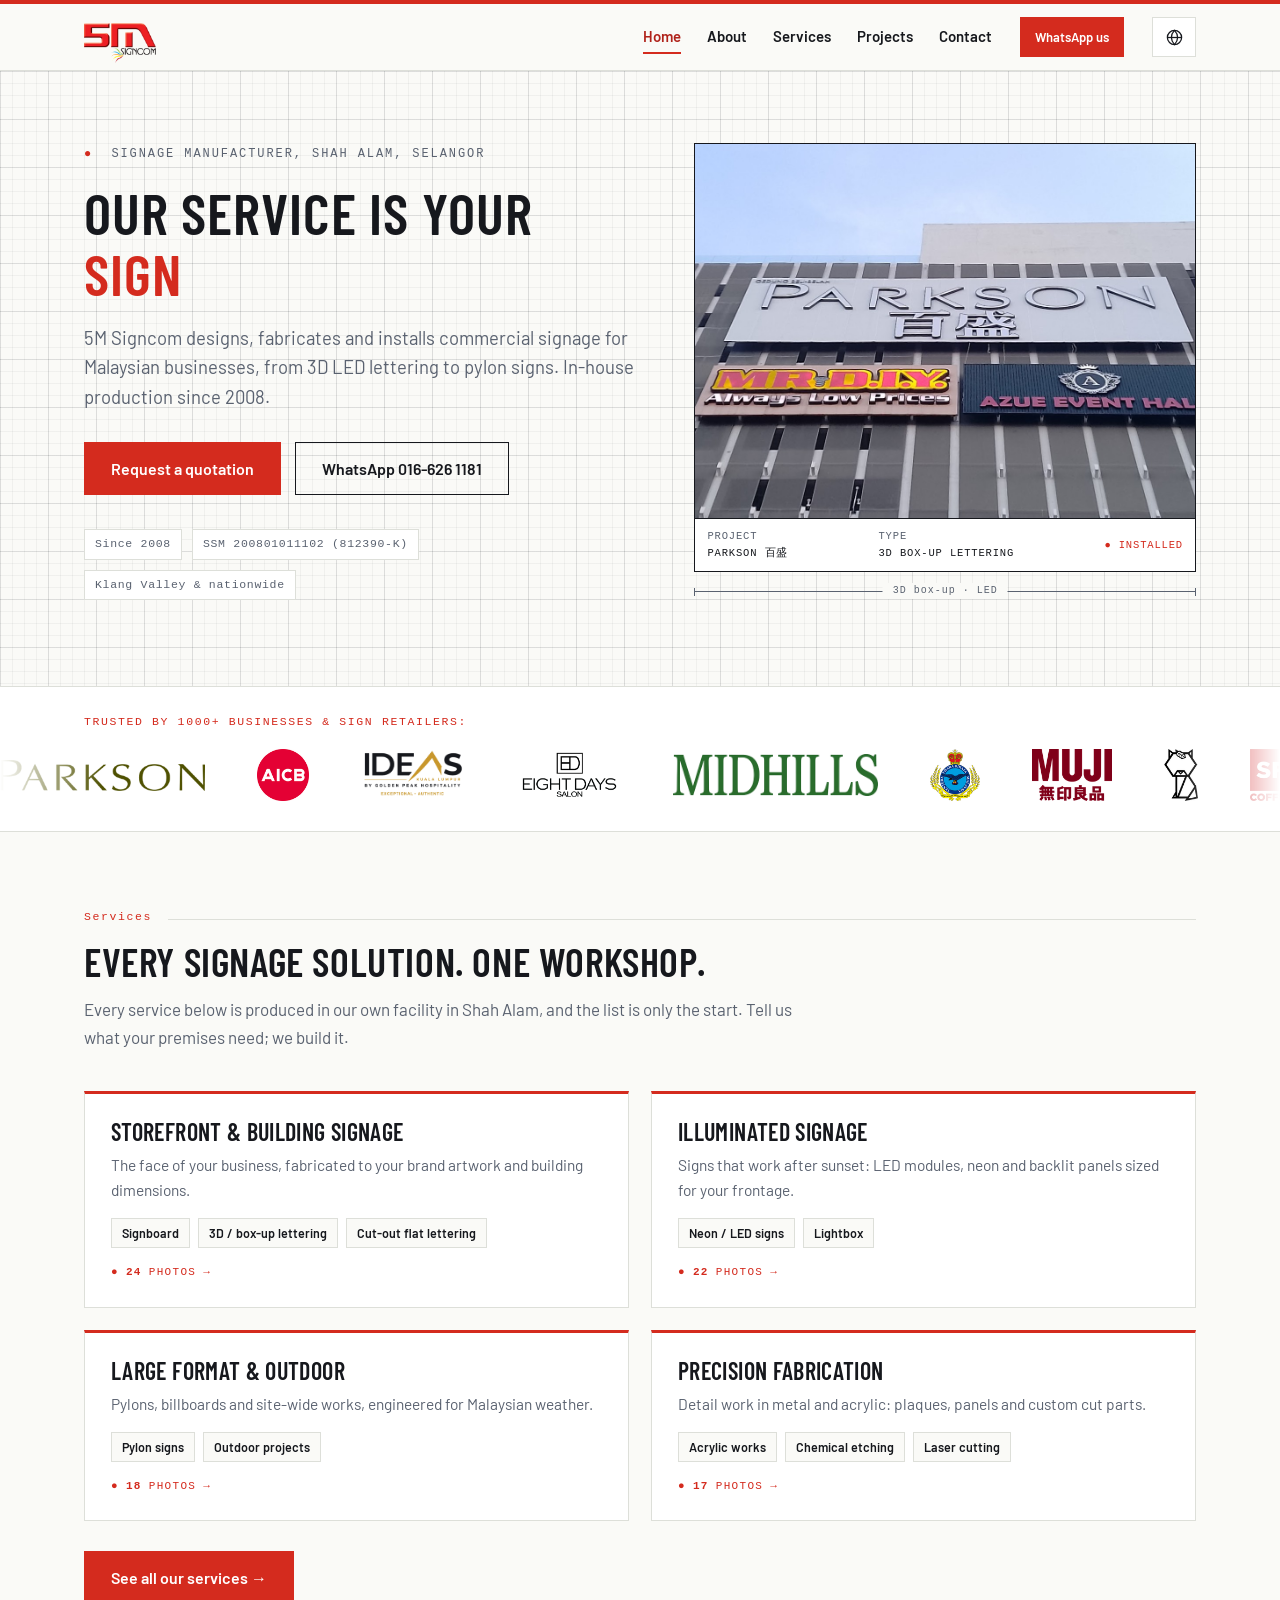
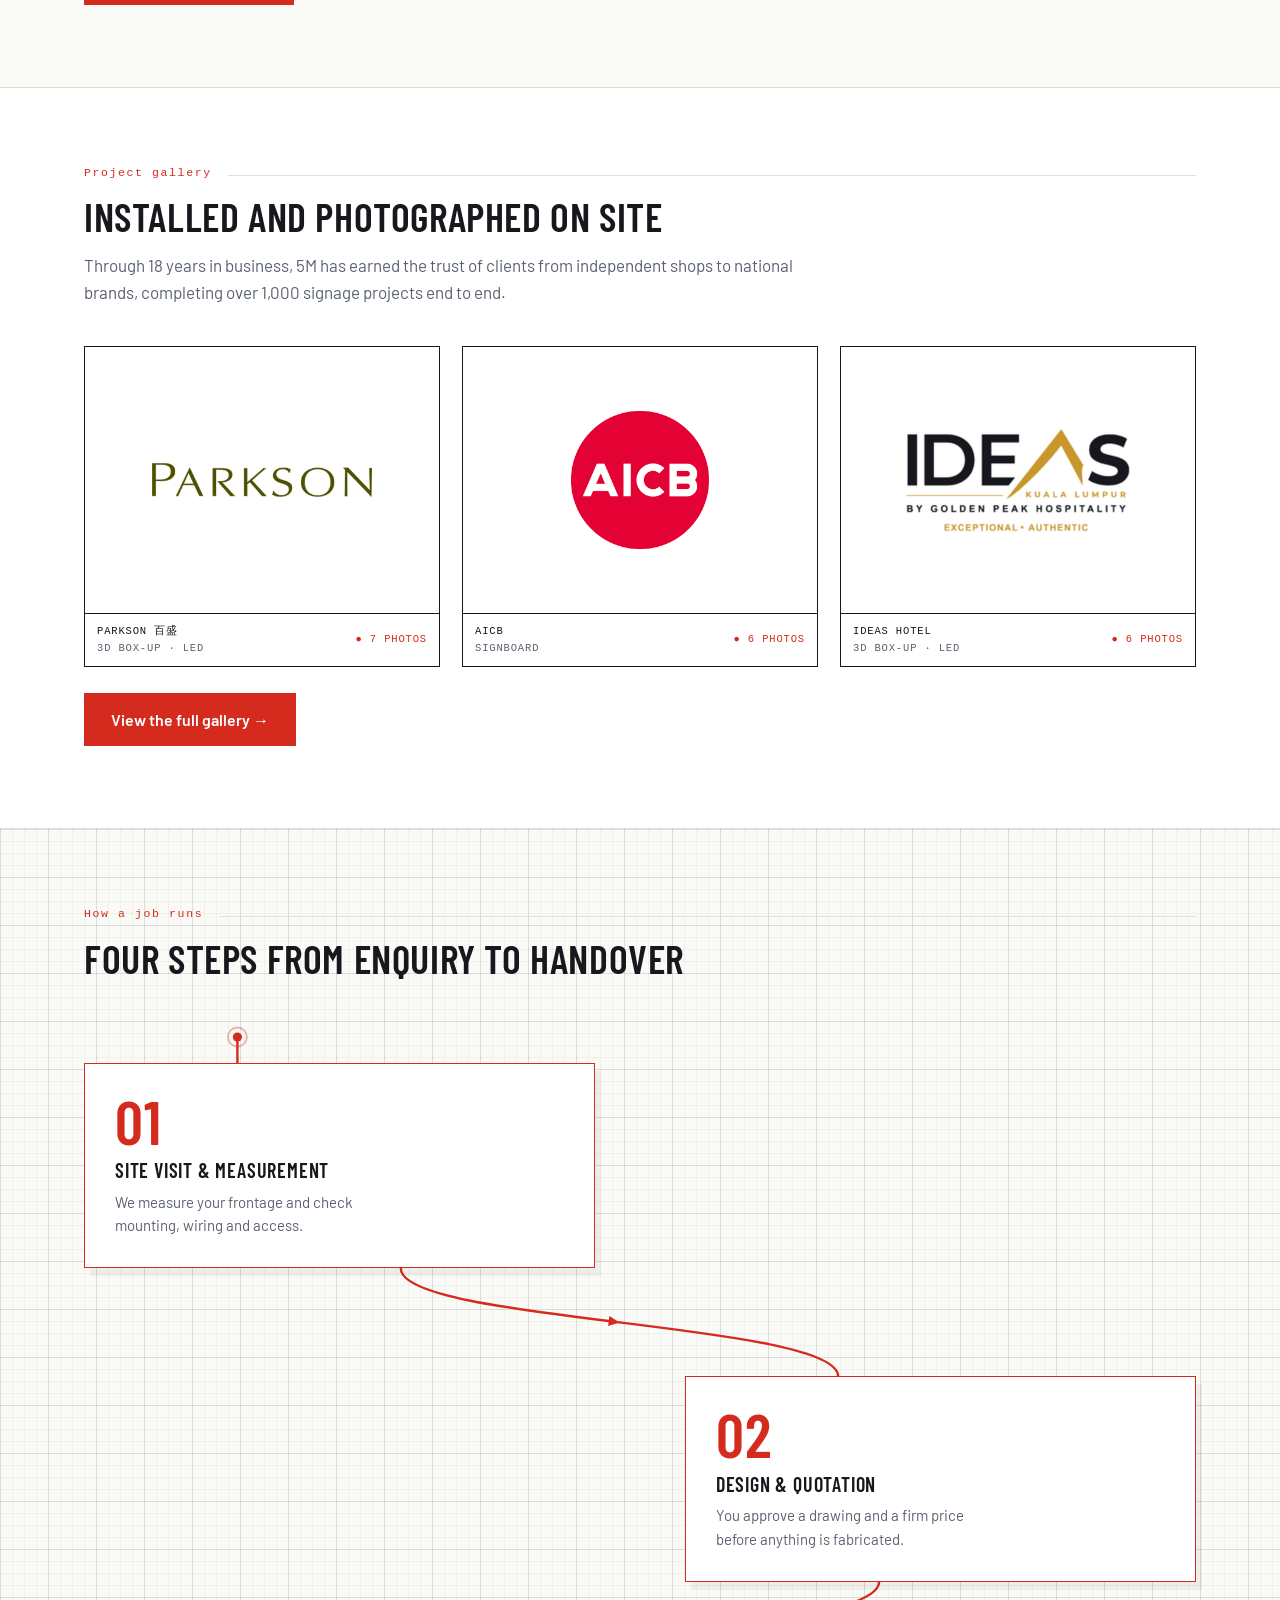
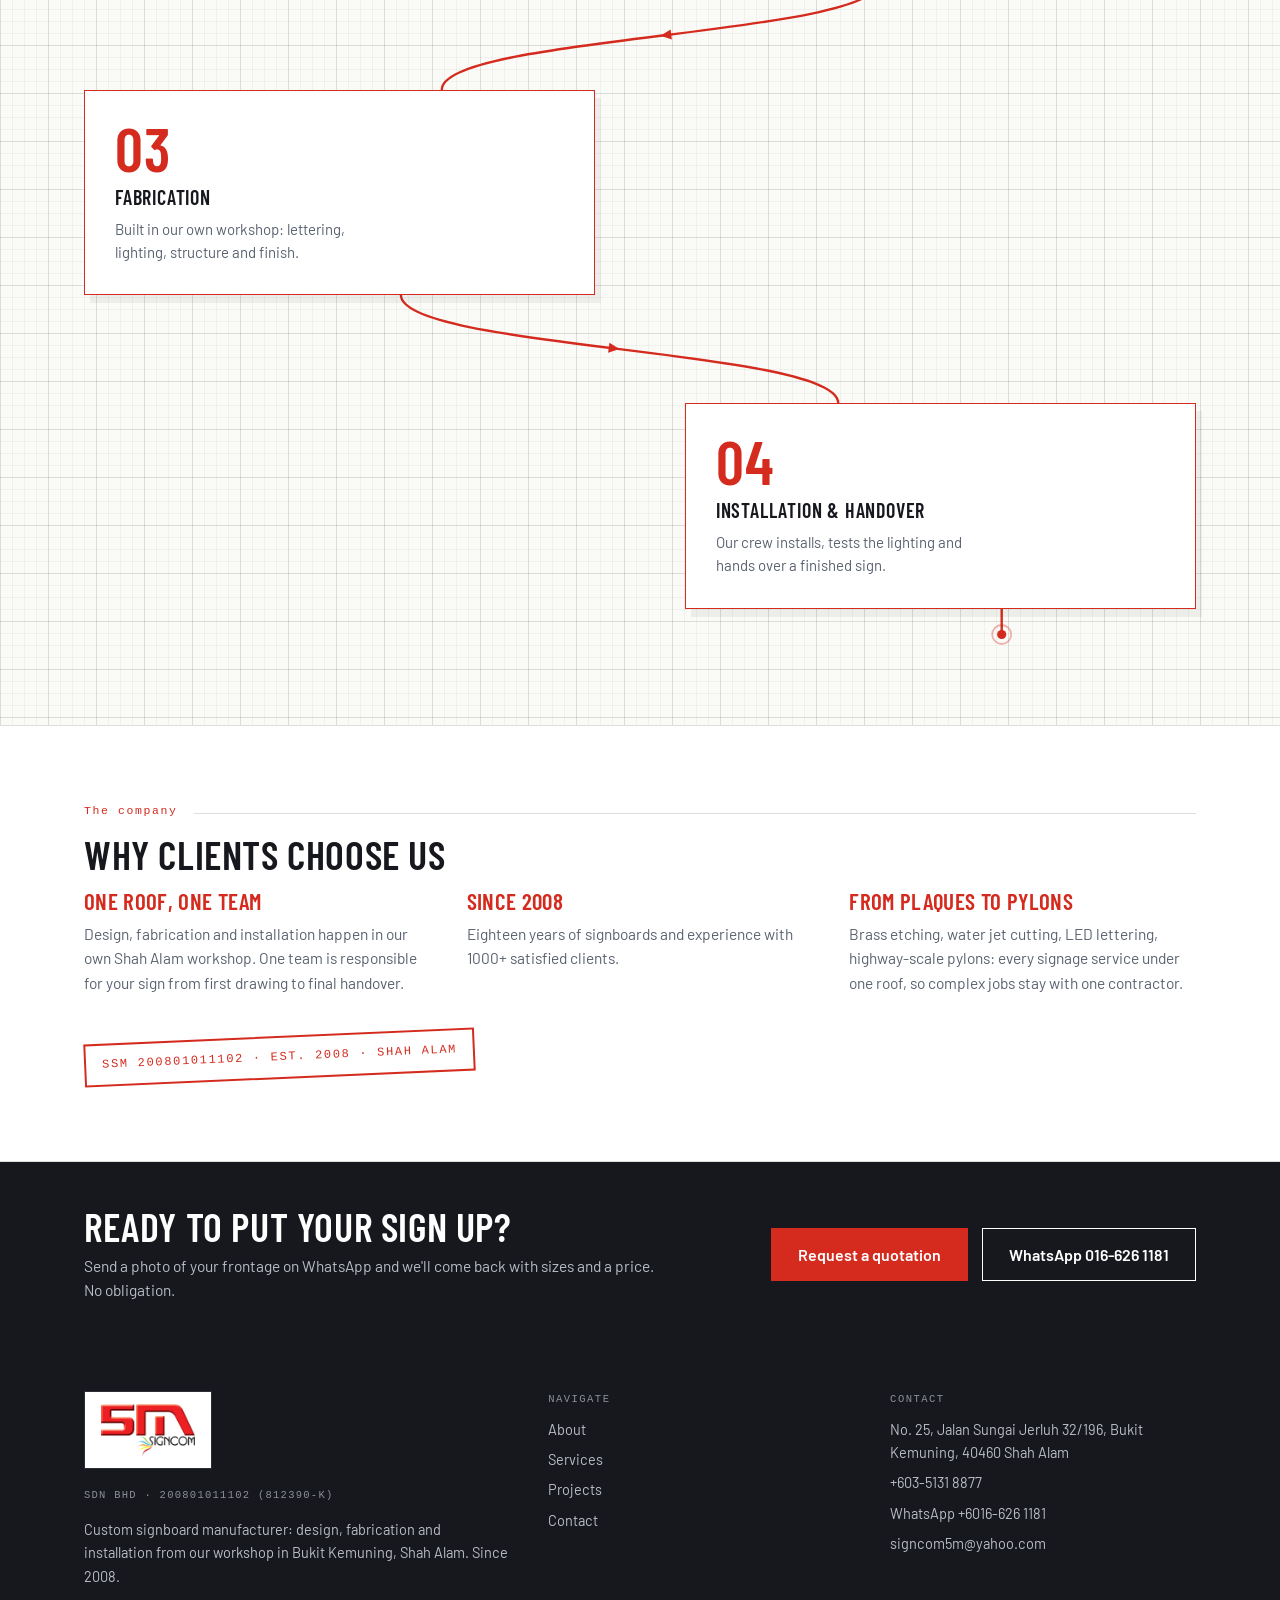
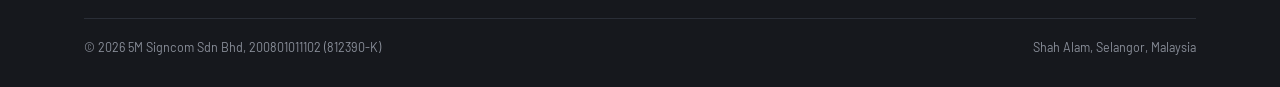
==== commit 76e14045: "Tidy the tagline and CIDB block on tablet and mobile - Centre the tagline text once the plate spans " ====
--- a/site/index.html
+++ b/site/index.html
@@ -33,7 +33,7 @@
 }
 </script>
 <link rel="icon" type="image/png" href="assets/img/favicon.png">
-<link rel="stylesheet" href="assets/css/site.css?v=20260716c">
+<link rel="stylesheet" href="assets/css/site.css?v=20260716d">
 </head>
 <body class="home-page">
 
@@ -353,9 +353,9 @@
   </div>
 </footer>
 
-<script src="assets/js/gallery-data.js?v=20260716c"></script>
-<script src="assets/js/gallery.js?v=20260716c"></script>
-<script src="assets/js/flow.js?v=20260716c"></script>
-<script src="assets/js/site.js?v=20260716c"></script>
+<script src="assets/js/gallery-data.js?v=20260716d"></script>
+<script src="assets/js/gallery.js?v=20260716d"></script>
+<script src="assets/js/flow.js?v=20260716d"></script>
+<script src="assets/js/site.js?v=20260716d"></script>
 </body>
 </html>
--- a/site/assets/css/site.css
+++ b/site/assets/css/site.css
@@ -280,7 +280,8 @@
   margin-top:8px;padding-bottom:46px;margin-bottom:44px;border-bottom:1px solid var(--line);
 }
 .cidb-facts{
-  display:flex;flex-wrap:wrap;gap:12px 34px;margin:22px 0 26px;
+  display:grid;grid-template-columns:repeat(3,auto);justify-content:start;
+  gap:12px 34px;margin:22px 0 26px;
   font-size:10.5px;letter-spacing:.1em;text-transform:uppercase;color:var(--steel);
 }
 .cidb-facts span span{display:block;margin-bottom:3px;}
@@ -529,9 +530,11 @@
   .prose-grid{grid-template-columns:1fr;gap:30px;}
   /* the tagline plate is sized to its own text in the two-column layout; once
      stacked it's alone on its row, so let it span rather than leave a gap */
-  .prose .tag-sign{display:block;max-width:none;}
-  .cidb{grid-template-columns:1fr;gap:28px;}
-  .cidb-doc{justify-self:start;max-width:260px;}
+  .prose .tag-sign{display:block;max-width:none;text-align:center;}
+  /* keep the certificate beside the copy on tablets — stacking it left a
+     small orphaned box with a column of dead space next to it — just tighter */
+  .cidb{grid-template-columns:1.4fr .6fr;gap:30px;}
+  .cidb-doc{max-width:210px;}
   .stat-row{grid-template-columns:1fr 1fr;}
   .install-grid{grid-template-columns:1fr;gap:30px;}
   .install-photos{height:440px;}
@@ -552,6 +555,12 @@
   .filterbar{flex-wrap:nowrap;overflow-x:auto;-webkit-overflow-scrolling:touch;scrollbar-width:none;padding-bottom:4px;}
   .filterbar::-webkit-scrollbar{display:none;}
   .filterbar button{white-space:nowrap;flex:0 0 auto;}
+  /* no room for two columns: stack, and centre the certificate so it reads as
+     part of the block rather than an offcut left hanging in the corner */
+  .cidb{grid-template-columns:1fr;gap:24px;padding-bottom:36px;margin-bottom:34px;}
+  .cidb-facts{grid-template-columns:1fr 1fr;gap:16px 24px;margin:20px 0 22px;}
+  .cidb-btn{width:100%;text-align:center;}
+  .cidb-doc{justify-self:center;max-width:250px;box-shadow:6px 6px 0 rgba(22,24,29,.06);}
 }
 @media (max-width:640px){
   /* --- mobile rhythm pass: tighter, deliberate spacing --- */
